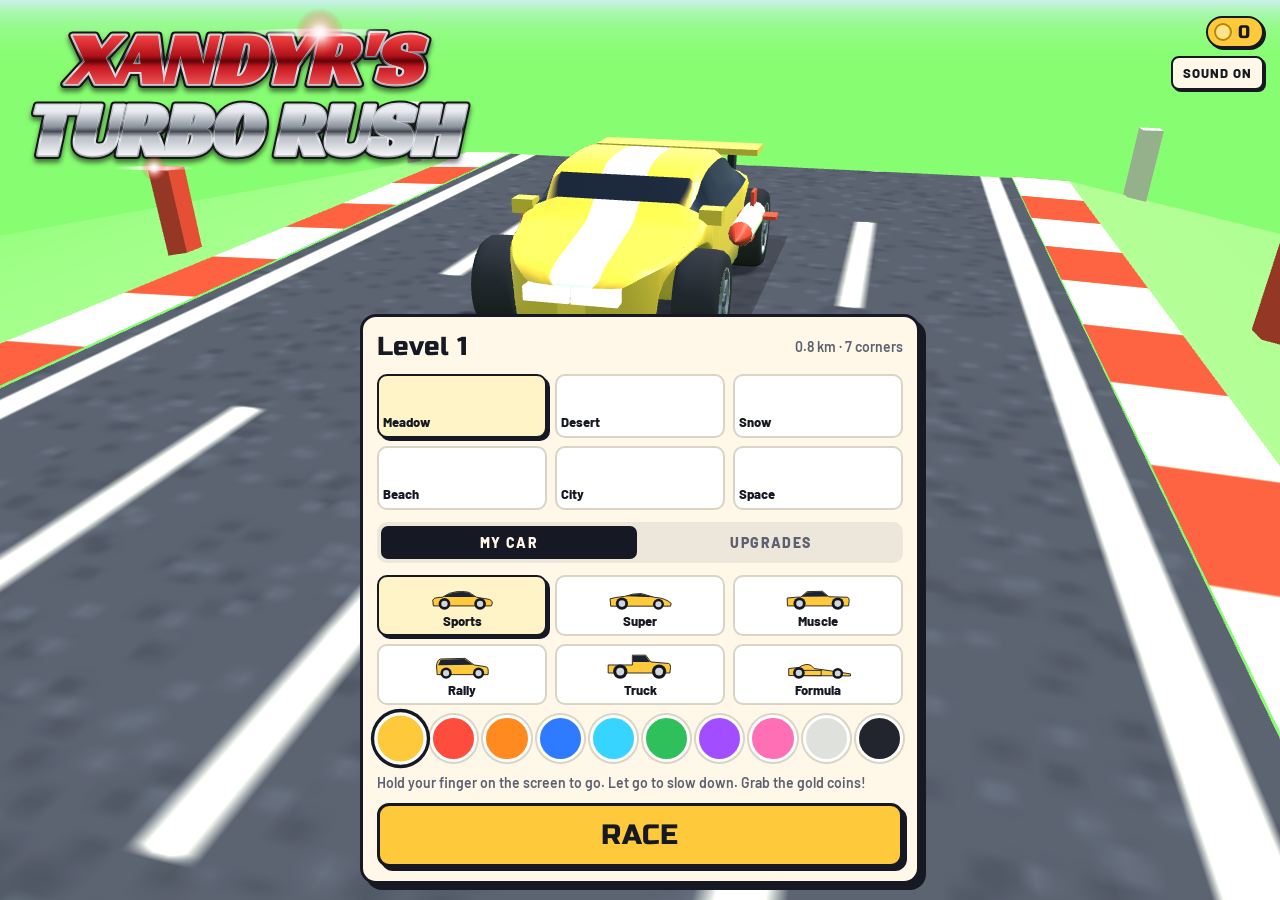
==== app/src/main/assets/game/index.html @ 8b6d951c "Add Xandyr's Turbo Rush Android app with Turbo Pass subscription Full-screen WebView wrapper for the" ====
<!doctype html><html lang="en"><head><meta charset="utf-8">
<meta name="viewport" content="width=device-width, initial-scale=1, viewport-fit=cover, user-scalable=no">
<style>:root{padding-top:env(safe-area-inset-top,0px);padding-bottom:env(safe-area-inset-bottom,0px)}[hidden]{display:none!important}img{max-width:100%}</style>
</head><body>
<link rel="stylesheet" href="fonts/fonts.css">
<title>Xandyr's Turbo Rush</title>
<meta name="claude:viewport-fit-sides" content="cover">
<style>
/* Layout: full-bleed 3D canvas; HUD pinned to the edges; menus are sticker-style panels docked to the bottom so the car stays in view. */
:root {
  --ink: #161823;
  --paper: #fff8e8;
  --sun: #ffc93c;
  --hot: #ff4d3d;
  --sky: #9ad8ff;
  --grass: #5aa64c;
  --muted: #5d6070;
  --turbo: #37d4ff;
  --racing: "Racing Sans One", "Russo One", "Arial Black", sans-serif;
  --display: "Russo One", "Arial Black", Impact, sans-serif;
  --body: "Barlow", "Segoe UI", Roboto, system-ui, sans-serif;
  color-scheme: light;
}
[hidden] { display: none !important; }
html, body { height: 100%; margin: 0; overflow: hidden; }
body {
  background: var(--sky); color: var(--ink); font-family: var(--body);
  user-select: none; -webkit-user-select: none; -webkit-touch-callout: none;
  -webkit-tap-highlight-color: transparent;
}
#cv { position: fixed; inset: 0; width: 100%; height: 100%; display: block; touch-action: none; }

/* HUD */
#hud { position: fixed; inset: 0; pointer-events: none; }
.hud-top {
  position: absolute; left: 0; right: 0; top: 0;
  padding-top: calc(env(safe-area-inset-top, 0px) + 12px);
  padding-left: max(16px, env(safe-area-inset-left, 0px));
  padding-right: max(16px, env(safe-area-inset-right, 0px));
  display: flex; align-items: center; gap: 14px;
}
.pos { flex: none; width: 112px; line-height: 0; }
.pos svg { width: 100%; height: auto; }

/* Chrome racing lettering (title, countdown, pop-ups, results). Gradients live in #chromeDefs. */
.chrome { display: block; width: 100%; height: auto; overflow: visible; font-family: var(--racing); }
.chrome text { paint-order: stroke; stroke-linejoin: round; }
.cs-outer { fill: #121318; stroke: #121318; stroke-width: 18px; filter: url(#cs-drop); }
.cs-bevel { fill: none; stroke: url(#cs-chrome); stroke-width: 9px; }
.cs-fill { stroke: rgba(255, 255, 255, .6); stroke-width: 1.3px; }
.prog {
  position: relative; flex: 1; min-width: 0; height: 12px; border-radius: 6px;
  background: rgba(22, 24, 35, .45); border: 2px solid var(--ink);
}
.prog .flag {
  position: absolute; right: -4px; top: -9px; width: 10px; height: 26px; border-radius: 2px;
  background: repeating-conic-gradient(var(--ink) 0 25%, var(--paper) 0 50%) 0 0 / 6px 6px;
  border: 2px solid var(--ink);
}
.dot {
  position: absolute; top: 50%; width: 14px; height: 14px; margin: -7px 0 0 -7px;
  border-radius: 50%; border: 2px solid var(--ink);
}
.dot.me { width: 20px; height: 20px; margin: -10px 0 0 -10px; z-index: 2; }
.coin-pill {
  flex: none; display: flex; align-items: center; gap: 6px;
  font-family: var(--display); font-size: 18px; color: var(--ink);
  background: var(--sun); border: 2px solid var(--ink); border-radius: 999px; padding: 3px 12px 3px 6px;
  box-shadow: 2px 2px 0 var(--ink); font-variant-numeric: tabular-nums;
}
.coin-ico {
  width: 18px; height: 18px; border-radius: 50%; background: #ffe48a;
  border: 2px solid #b8860b; box-sizing: border-box;
}
.speedo {
  position: absolute; right: max(16px, env(safe-area-inset-right, 0px));
  bottom: calc(env(safe-area-inset-bottom, 0px) + 130px);
  font-family: var(--display); color: var(--paper); text-shadow: 3px 3px 0 var(--ink);
  text-align: right; font-variant-numeric: tabular-nums;
}
.speedo b { font-size: 52px; font-weight: 400; display: block; line-height: 1; }
.speedo span { font-size: 15px; letter-spacing: .08em; }
.grip {
  margin-top: 8px; width: 132px; height: 10px; margin-left: auto;
  border: 2px solid var(--ink); border-radius: 5px; background: rgba(22, 24, 35, .45); overflow: hidden;
}
.grip i { display: block; height: 100%; width: 0; background: var(--sun); }
.grip-label { font-family: var(--body); font-weight: 800; font-size: 11px; letter-spacing: .12em; margin-top: 3px; text-shadow: 1px 1px 0 var(--ink); }
.warn {
  position: absolute; left: 50%; top: 24%; transform: translateX(-50%);
  font-family: var(--display); font-size: clamp(22px, 6vw, 34px); color: var(--paper);
  background: var(--hot); border: 3px solid var(--ink); border-radius: 10px; padding: 6px 16px;
  box-shadow: 4px 4px 0 var(--ink); white-space: nowrap; display: flex; gap: 10px; align-items: center;
}
.warn.blink { animation: blink .35s steps(2) infinite; }
@keyframes blink { 50% { opacity: .55; } }
.count { position: absolute; left: 50%; top: 30%; width: min(46vw, 230px); transform: translateX(-50%); }
.hint {
  position: absolute; left: 0; right: 0; bottom: calc(env(safe-area-inset-bottom, 0px) + 240px);
  padding-left: max(16px, env(safe-area-inset-left, 0px)); padding-right: max(16px, env(safe-area-inset-right, 0px));
  text-align: center; font-weight: 800; font-size: 17px; color: var(--paper);
  text-shadow: 2px 2px 0 var(--ink); transition: opacity .6s;
}
.fx { position: absolute; inset: 0; width: 100%; height: 100%; }
.horn {
  position: absolute; pointer-events: auto; touch-action: none;
  left: max(16px, env(safe-area-inset-left, 0px)); bottom: calc(env(safe-area-inset-bottom, 0px) + 18px);
  width: 92px; height: 92px; border-radius: 50%;
  font-family: var(--display); font-size: 20px; color: var(--ink);
  background: radial-gradient(circle at 35% 30%, #fff1b8, var(--sun) 55%, #e0a400);
  border: 4px solid var(--ink); box-shadow: 4px 4px 0 var(--ink); cursor: pointer;
}
.turbo {
  --charge: 1;
  position: absolute; pointer-events: auto; touch-action: none;
  right: max(16px, env(safe-area-inset-right, 0px)); bottom: calc(env(safe-area-inset-bottom, 0px) + 18px);
  width: 100px; height: 100px; border-radius: 50%; padding: 7px; box-sizing: border-box;
  border: 4px solid var(--ink); box-shadow: 4px 4px 0 var(--ink); cursor: pointer;
  background: conic-gradient(var(--turbo) calc(var(--charge) * 360deg), #c9ccd6 0);
}
.turbo span {
  display: grid; place-items: center; width: 100%; height: 100%; border-radius: 50%;
  border: 3px solid var(--ink); box-sizing: border-box;
  background: radial-gradient(circle at 35% 30%, #d6fbff, var(--turbo) 60%, #1c86c9);
  font-family: var(--display); font-size: 17px; color: var(--ink);
}
.turbo:disabled span { background: #e4e6ee; color: #8d8f9a; }
.turbo.on span { animation: pulse .25s ease-in-out infinite alternate; }
@keyframes pulse { to { transform: scale(1.08); } }
.rocket {
  --charge: 1;
  position: absolute; pointer-events: auto; touch-action: none;
  left: 50%; transform: translateX(-50%); bottom: calc(env(safe-area-inset-bottom, 0px) + 18px);
  width: 100px; height: 100px; border-radius: 50%; padding: 7px; box-sizing: border-box;
  border: 4px solid var(--ink); box-shadow: 4px 4px 0 var(--ink); cursor: pointer;
  background: conic-gradient(var(--hot) calc(var(--charge) * 360deg), #c9ccd6 0);
}
.rocket span {
  display: grid; place-items: center; width: 100%; height: 100%; border-radius: 50%;
  border: 3px solid var(--ink); box-sizing: border-box;
  background: radial-gradient(circle at 35% 30%, #ffd2cc, var(--hot) 60%, #c22a1d);
  font-family: var(--display); font-size: 15px; color: var(--paper); text-shadow: 1px 1px 0 var(--ink);
}
.rocket b { position: absolute; left: 0; right: 0; bottom: -2px; display: flex; justify-content: center; gap: 5px; }
.rocket b i { width: 12px; height: 12px; border-radius: 50%; background: #c9ccd6; border: 2px solid var(--ink); }
.rocket b i.on { background: var(--sun); }
.rocket:disabled span { background: #e4e6ee; color: #8d8f9a; text-shadow: none; }
.rocket.press { transform: translateX(-50%) translate(3px, 3px) scale(.96); box-shadow: 1px 1px 0 var(--ink); }
.turbo-pop {
  position: absolute; left: 50%; top: 27%; width: min(84vw, 440px); margin-left: calc(min(84vw, 440px) / -2);
  animation: pop .9s ease-out forwards;
}
@keyframes pop { 0% { opacity: 0; transform: scale(.4); } 25% { opacity: 1; transform: scale(1.12); } 70% { opacity: 1; transform: scale(1); } 100% { opacity: 0; transform: scale(1.3); } }
.horn:active, .horn.press { transform: translate(3px, 3px) scale(.96); box-shadow: 1px 1px 0 var(--ink); }

/* Screens */
.screen {
  position: fixed; inset: 0; display: flex; flex-direction: column; justify-content: space-between;
  padding-left: max(16px, env(safe-area-inset-left, 0px)); padding-right: max(16px, env(safe-area-inset-right, 0px));
  padding-block: calc(env(safe-area-inset-top, 0px) + 16px) calc(env(safe-area-inset-bottom, 0px) + 16px);
  box-sizing: border-box; overflow-y: auto;
}
.topbar { display: flex; justify-content: space-between; align-items: flex-start; gap: 12px; }
.logo { margin: 0; flex: 1; max-width: 460px; min-width: 0; line-height: 0; }
.sr-only { position: absolute; width: 1px; height: 1px; overflow: hidden; clip: rect(0 0 0 0); white-space: nowrap; }
.iconbtn {
  pointer-events: auto; font: 800 13px var(--body); letter-spacing: .08em; text-transform: uppercase;
  background: var(--paper); color: var(--ink); border: 2px solid var(--ink); border-radius: 8px; padding: 7px 10px;
  box-shadow: 2px 2px 0 var(--ink); cursor: pointer;
}
.panel {
  width: 100%; max-width: 560px; margin: 0 auto; box-sizing: border-box; gap: 12px;
  background: var(--paper); border: 3px solid var(--ink); border-radius: 16px;
  box-shadow: 6px 6px 0 var(--ink); padding: 14px; display: flex; flex-direction: column;
}
.row { display: flex; justify-content: space-between; align-items: center; gap: 10px; flex-wrap: wrap; }
.lvl { font-family: var(--display); font-size: 26px; }
.meta { color: var(--muted); font-weight: 600; font-size: 14px; }
.label { font-weight: 800; font-size: 12px; letter-spacing: .14em; text-transform: uppercase; color: var(--muted); }
.garage { display: grid; grid-template-columns: repeat(3, 1fr); gap: 8px; }
.tracks { display: grid; grid-template-columns: repeat(3, 1fr); gap: 8px; }
/* Turbo Pass (Android app only) */
.pass-bar {
  display: flex; align-items: center; justify-content: space-between; gap: 10px; flex-wrap: wrap;
  background: linear-gradient(180deg, #454a54, #1b1d23); color: #eef1f5; border: 2px solid #121318;
  box-shadow: inset 0 0 0 1px #aeb4bd; border-radius: 10px; padding: 8px 10px; font-weight: 800; font-size: 14px;
}
.pass-bar b { color: var(--sun); font-variant-numeric: tabular-nums; }
.pass-bar button {
  font: 400 15px var(--racing); letter-spacing: .03em; color: #fff; text-shadow: 1px 1px 0 #3a0003; cursor: pointer;
  border: 2px solid #121318; border-radius: 8px; padding: 6px 12px;
  background: linear-gradient(180deg, #ffa3a3 0%, #e0262b 38%, #7a0a10 50%, #c4161f 66%, #ff6a6a 100%);
}
.is-locked { position: relative; }
.is-locked > * { opacity: .45; }
.is-locked::after {
  content: ""; position: absolute; top: 3px; right: 3px; width: 18px; height: 18px; border-radius: 50%;
  background: #121318 url("data:image/svg+xml,%3Csvg xmlns='http://www.w3.org/2000/svg' viewBox='0 0 24 24'%3E%3Crect x='5' y='11' width='14' height='10' rx='2' fill='%23ffc93c'/%3E%3Cpath d='M8 11V8a4 4 0 0 1 8 0v3' fill='none' stroke='%23ffc93c' stroke-width='2.5'/%3E%3C/svg%3E") no-repeat center / 12px;
}
.swatch.is-locked { opacity: .45; }
.swatch.is-locked::after { top: 50%; right: 50%; transform: translate(50%, -50%); }
#paywall .panel { gap: 12px;
  background: linear-gradient(180deg, #454a54 0%, #24272e 38%, #17191e 62%, #2b2e36 100%); border: 3px solid #121318; color: #eef1f5;
  box-shadow: inset 0 0 0 2px #aeb4bd, inset 0 3px 0 2px rgba(255, 255, 255, .35), 6px 6px 0 #121318; }
#paywall .perks { margin: 0; padding: 0; list-style: none; display: grid; gap: 6px; font-weight: 700; }
#paywall .perks li::before { content: "\2713"; color: var(--sun); font-weight: 800; margin-right: 8px; }
#paywall .price { text-align: center; font: 400 22px var(--racing); color: #fff; }
#paywall .fine { font-size: 12px; color: #b9bec8; margin: 0; text-align: center; }
#paywall .go { font-family: var(--racing); color: #fff; text-shadow: 2px 2px 0 #3a0003; border-color: #121318;
  background: linear-gradient(180deg, #ffa3a3 0%, #e0262b 38%, #7a0a10 50%, #c4161f 66%, #ff6a6a 100%); }
#paywall .go.alt { color: #121318; text-shadow: 0 1px 0 #fff; font-size: 18px;
  background: linear-gradient(180deg, #ffffff 0%, #dfe3e8 35%, #858c96 50%, #c4c9d1 65%, #f7f8fa 100%); }
.gate { display: grid; gap: 10px; text-align: center; }
.gate p { margin: 0; font-weight: 800; }
.gate .q { font: 400 34px var(--racing); color: #fff; }
.gate .answers { display: grid; grid-template-columns: repeat(4, 1fr); gap: 8px; }
.gate .answers button { font: 400 22px var(--racing); padding: 10px 0; border-radius: 10px; border: 2px solid #121318; cursor: pointer;
  background: linear-gradient(180deg, #ffffff 0%, #dfe3e8 35%, #858c96 50%, #c4c9d1 65%, #f7f8fa 100%); color: #121318; }
.gate .msg { min-height: 1.2em; color: #ffb3b3; }
.track {
  display: flex; flex-direction: column; gap: 4px; padding: 4px 4px 6px; min-width: 0;
  background: #fff; border: 2px solid #d9d4c6; border-radius: 10px; cursor: pointer;
  font: 800 13px var(--body); color: var(--ink);
}
.track i { display: block; height: 30px; border-radius: 6px; }
.track[aria-pressed="true"] { border-color: var(--ink); box-shadow: 3px 3px 0 var(--ink); background: #fff3c8; }
.tabs { display: grid; grid-template-columns: 1fr 1fr; gap: 6px; background: #ece7da; border-radius: 10px; padding: 4px; }
.tabs button {
  font: 800 14px var(--body); letter-spacing: .1em; border: 0; border-radius: 7px; padding: 8px;
  background: transparent; color: var(--muted); cursor: pointer;
}
.tabs button[aria-selected="true"] { background: var(--ink); color: var(--paper); }
.pane { display: flex; flex-direction: column; gap: 10px; }
.styles { display: grid; grid-template-columns: repeat(3, 1fr); gap: 8px; }
.style {
  display: flex; flex-direction: column; align-items: center; gap: 2px; padding: 6px 4px 5px;
  background: #fff; border: 2px solid #d9d4c6; border-radius: 10px; cursor: pointer; min-width: 0;
  font: 800 13px var(--body); color: var(--ink);
}
.style svg { width: 100%; height: 28px; }
.style[aria-pressed="true"] { border-color: var(--ink); box-shadow: 3px 3px 0 var(--ink); background: #fff3c8; }
.swatches { display: grid; grid-template-columns: repeat(10, 1fr); gap: 6px; }
.swatch {
  width: 100%; aspect-ratio: 1; max-width: 100%; border-radius: 50%; border: 3px solid #fff; box-shadow: 0 0 0 2px #d9d4c6;
  cursor: pointer; padding: 0;
}
.swatch[aria-pressed="true"] { box-shadow: 0 0 0 3px var(--ink); transform: scale(1.12); }
.upg {
  border: 2px solid var(--ink); border-radius: 10px; padding: 9px; display: flex; flex-direction: column; gap: 6px;
  background: #fff; min-width: 0;
}
.upg h3 { margin: 0; font-family: var(--display); font-weight: 400; font-size: 16px; }
.upg p { margin: 0; font-size: 12px; color: var(--muted); font-weight: 600; }
.pips { display: flex; gap: 2px; }
.pips i { flex: 1; height: 6px; border-radius: 2px; background: #e4dfd2; }
.pips i.on { background: var(--hot); }
.upg button {
  font: 800 13px var(--body); border: 2px solid var(--ink); border-radius: 7px; padding: 6px 4px;
  background: var(--sun); color: var(--ink); cursor: pointer; display: flex; justify-content: center; align-items: center; gap: 4px;
  font-variant-numeric: tabular-nums;
}
.upg button:disabled { background: #ece7da; color: #8d8f9a; border-color: #b9b6ad; cursor: default; }
.upg button .coin-ico { width: 13px; height: 13px; border-width: 1.5px; }
.go {
  font-family: var(--display); font-size: 28px; letter-spacing: .04em; color: var(--ink);
  background: var(--sun); border: 3px solid var(--ink); border-radius: 12px; padding: 12px;
  box-shadow: 4px 4px 0 var(--ink); cursor: pointer; transition: transform .08s, box-shadow .08s;
}
.go:active { transform: translate(3px, 3px); box-shadow: 1px 1px 0 var(--ink); }
.go.alt { background: var(--paper); font-size: 20px; padding: 10px; }
button:focus-visible { outline: 3px solid var(--hot); outline-offset: 2px; }
.how { font-size: 14px; font-weight: 600; color: var(--muted); margin: 0; }
.place { width: min(60%, 260px); margin: 0 auto; line-height: 0; }
/* Results box: dark brushed metal with a chrome rim, like the title. */
#results .panel {
  background: linear-gradient(180deg, #454a54 0%, #24272e 38%, #17191e 62%, #2b2e36 100%);
  border: 3px solid #121318; color: #eef1f5;
  box-shadow: inset 0 0 0 2px #aeb4bd, inset 0 3px 0 2px rgba(255, 255, 255, .35), 6px 6px 0 #121318;
}
#results .ledger .total { border-top-color: #aeb4bd; }
#results .verdict { color: #ffffff; }
#results .go {
  font-family: var(--racing); color: #fff; text-shadow: 2px 2px 0 #3a0003; border-color: #121318;
  background: linear-gradient(180deg, #ffa3a3 0%, #e0262b 38%, #7a0a10 50%, #c4161f 66%, #ff6a6a 100%);
}
#results .go.alt {
  color: #121318; text-shadow: 0 1px 0 #fff;
  background: linear-gradient(180deg, #ffffff 0%, #dfe3e8 35%, #858c96 50%, #c4c9d1 65%, #f7f8fa 100%);
}
.verdict { text-align: center; font-weight: 800; font-size: 18px; margin: 0; }
.ledger { display: flex; flex-direction: column; gap: 6px; font-weight: 600; font-variant-numeric: tabular-nums; }
.ledger div { display: flex; justify-content: space-between; gap: 12px; }
.ledger .total { border-top: 2px dashed var(--ink); padding-top: 6px; font-weight: 800; font-size: 18px; }
.btns { display: grid; grid-template-columns: 1fr 1fr; gap: 10px; }
@media (max-width: 380px) { .garage { grid-template-columns: 1fr; } .btns { grid-template-columns: 1fr; } }
@media (prefers-reduced-motion: reduce) { .turbo.on span, .turbo-pop { animation: none; } .warn.blink { animation: none; } .go { transition: none; } }
</style>

<canvas id="cv"></canvas>
<svg width="0" height="0" style="position:absolute" aria-hidden="true" id="chromeDefs">
  <defs>
    <linearGradient id="cs-red" x1="0" y1="0" x2="0" y2="1">
      <stop offset="0" stop-color="#ffc2c2"/><stop offset=".2" stop-color="#ff4b4b"/><stop offset=".46" stop-color="#b3121a"/>
      <stop offset=".52" stop-color="#5c0408"/><stop offset=".58" stop-color="#c4161f"/><stop offset=".86" stop-color="#ff6a6a"/><stop offset="1" stop-color="#ffd0d0"/>
    </linearGradient>
    <linearGradient id="cs-silver" x1="0" y1="0" x2="0" y2="1">
      <stop offset="0" stop-color="#ffffff"/><stop offset=".3" stop-color="#e6e9ee"/><stop offset=".47" stop-color="#8b929c"/>
      <stop offset=".52" stop-color="#454a52"/><stop offset=".58" stop-color="#b9bec6"/><stop offset=".82" stop-color="#ffffff"/><stop offset="1" stop-color="#a3a9b2"/>
    </linearGradient>
    <linearGradient id="cs-blue" x1="0" y1="0" x2="0" y2="1">
      <stop offset="0" stop-color="#e2fbff"/><stop offset=".22" stop-color="#4fd9ff"/><stop offset=".47" stop-color="#0d6fb0"/>
      <stop offset=".52" stop-color="#06345a"/><stop offset=".58" stop-color="#1287cc"/><stop offset=".86" stop-color="#6fe2ff"/><stop offset="1" stop-color="#d8f7ff"/>
    </linearGradient>
    <linearGradient id="cs-gold" x1="0" y1="0" x2="0" y2="1">
      <stop offset="0" stop-color="#fff6c8"/><stop offset=".22" stop-color="#ffd23f"/><stop offset=".47" stop-color="#b8790a"/>
      <stop offset=".52" stop-color="#5e3a02"/><stop offset=".58" stop-color="#d69a12"/><stop offset=".86" stop-color="#ffe27a"/><stop offset="1" stop-color="#fff3c0"/>
    </linearGradient>
    <linearGradient id="cs-chrome" x1="0" y1="0" x2="0" y2="1">
      <stop offset="0" stop-color="#ffffff"/><stop offset=".4" stop-color="#a5acb6"/><stop offset=".5" stop-color="#2c2f35"/>
      <stop offset=".6" stop-color="#e2e6eb"/><stop offset="1" stop-color="#6b717b"/>
    </linearGradient>
    <radialGradient id="cs-flare">
      <stop offset="0" stop-color="#ffffff"/><stop offset=".25" stop-color="#ffe9e9" stop-opacity=".9"/><stop offset="1" stop-color="#ff3b3b" stop-opacity="0"/>
    </radialGradient>
    <linearGradient id="cs-streak" x1="0" y1="0" x2="1" y2="0">
      <stop offset="0" stop-color="#fff" stop-opacity="0"/><stop offset=".5" stop-color="#fff"/><stop offset="1" stop-color="#fff" stop-opacity="0"/>
    </linearGradient>
    <filter id="cs-drop" x="-10%" y="-20%" width="120%" height="150%">
      <feDropShadow dx="0" dy="5" stdDeviation="4" flood-color="#000" flood-opacity=".55"/>
    </filter>
  </defs>
</svg>

<div id="hud" hidden>
  <canvas class="fx" id="fx"></canvas>
  <div class="hud-top">
    <div class="pos" id="pos" aria-live="polite"></div>
    <div class="prog" id="prog"><div class="flag"></div></div>
    <div class="coin-pill"><span class="coin-ico"></span><span id="raceCoins">0</span></div>
  </div>
  <div class="count" id="count" hidden></div>
  <div class="warn" id="warn" hidden><span id="warnArrow">◀</span><span id="warnText">SLOW DOWN</span></div>
  <button class="horn" id="horn" type="button" aria-label="Honk the horn">HONK</button>
  <button class="rocket" id="rocket" type="button" aria-label="Fire a rocket"><span>ROCKET</span><b id="ammo"></b></button>
  <button class="turbo" id="turbo" type="button" aria-label="Turbo boost"><span>TURBO</span></button>
  <div class="turbo-pop" id="turboPop" hidden></div>
  <div class="hint" id="hint">Hold your finger on the screen to go!</div>
  <div class="speedo">
    <b id="spd">0</b><span>KM/H</span>
  </div>
</div>

<section class="screen" id="menu">
  <div class="topbar">
    <h1 class="logo" id="logo"><span class="sr-only">Xandyr's Turbo Rush</span></h1>
    <div style="display:flex;flex-direction:column;align-items:flex-end;gap:8px">
      <div class="coin-pill"><span class="coin-ico"></span><span id="bank">0</span></div>
      <button class="iconbtn" id="muteBtn" type="button">Sound on</button>
    </div>
  </div>
  <div class="panel">
    <div class="row">
      <div class="lvl" id="lvlName">Level 1</div>
      <div class="meta" id="lvlMeta">1.4 km · 9 corners</div>
    </div>
    <div class="pass-bar" id="passBar" hidden></div>
    <div class="tracks" id="tracks"></div>
    <div class="tabs" role="tablist">
      <button type="button" role="tab" id="tabCar" aria-selected="true" aria-controls="paneCar">MY CAR</button>
      <button type="button" role="tab" id="tabGarage" aria-selected="false" aria-controls="paneGarage">UPGRADES</button>
    </div>
    <div class="pane" id="paneCar" role="tabpanel">
      <div class="styles" id="styles"></div>
      <div class="swatches" id="swatches"></div>
    </div>
    <div class="pane" id="paneGarage" role="tabpanel" hidden>
      <div class="garage" id="garage"></div>
    </div>
    <p class="how">Hold your finger on the screen to go. Let go to slow down. Grab the gold coins!</p>
    <button class="go" id="startBtn" type="button">RACE</button>
  </div>
</section>

<section class="screen" id="paywall" hidden>
  <div></div>
  <div class="panel" role="dialog" aria-labelledby="payTitle">
    <h2 class="sr-only" id="payTitle">Turbo Pass</h2>
    <div id="payLogo" style="width:min(80%,320px);margin:0 auto;line-height:0"></div>
    <div id="payOffer">
      <ul class="perks">
        <li>All 6 tracks: Desert, Snow, Beach, City and Space</li>
        <li>Rockets and Turbo boost</li>
        <li>All 6 car shapes and 10 paint colors</li>
      </ul>
    </div>
    <div class="price" id="payPrice"></div>
    <p class="fine" id="payFine">Billed through Google Play. Cancel any time in Google Play subscriptions.</p>
    <div class="gate" id="gate" hidden>
      <p>Grown-ups only</p>
      <div class="q" id="gateQ"></div>
      <div class="answers" id="gateA"></div>
      <p class="msg" id="gateMsg" aria-live="polite"></p>
    </div>
    <button class="go" id="payBtn" type="button">ASK A GROWN-UP</button>
    <div class="btns">
      <button class="go alt" id="restoreBtn" type="button">RESTORE</button>
      <button class="go alt" id="payClose" type="button">NOT NOW</button>
    </div>
  </div>
</section>

<section class="screen" id="results" hidden>
  <div></div>
  <div class="panel">
    <div class="place" id="place"></div>
    <p class="verdict" id="verdict">Track cleared. Level 2 unlocked.</p>
    <div class="ledger" id="ledger"></div>
    <div class="btns">
      <button class="go alt" id="garageBtn" type="button">GARAGE</button>
      <button class="go" id="againBtn" type="button">NEXT</button>
    </div>
  </div>
</section>

<script src="three.min.js"></script>
<script>
(() => {
'use strict';

// ---------- Save data ----------
const SAVE_KEY = 'hairpin-rush-v1';
const save = { track: 'meadow', level: 1, coins: 0, eng: 0, acc: 0, grip: 0, mute: false, carStyle: 'gt', carColor: '#ffc93c' };
try { Object.assign(save, JSON.parse(localStorage.getItem(SAVE_KEY)) || {}); } catch (e) {}
function persist() { try { localStorage.setItem(SAVE_KEY, JSON.stringify(save)); } catch (e) {} }

const UPGRADES = [
  { key: 'eng', name: 'Engine', desc: 'Top speed' },
  { key: 'acc', name: 'Turbo', desc: 'Acceleration' },
  { key: 'grip', name: 'Tires', desc: 'Corner grip' },
];
const MAX_UPG = 10;
const upgCost = lv => Math.round(60 * Math.pow(1.45, lv));
function playerStats() {
  return { vmax: 33 + save.eng * 1.6, accel: 10 + save.acc * 1.3, grip: 13 + save.grip * 1.1, brake: 5 };
}

// ---------- Constants ----------
const HALF_W = 6;        // road half width (m)
const CURB = 1.2;
const SKIRT = 40;
const GROUND_Y = -8;
const START_S = 10;
const ROCKET_MAX = 2, ROCKET_RELOAD = 2.5, SPIN_TIME = 1.4;
const TURBO_TIME = 2.5, TURBO_RECHARGE = 6, TURBO_SPEED = 1.45;
const PAINTS = [
  ['#ffc93c', 'Yellow'], ['#ff4d3d', 'Red'], ['#ff8a1f', 'Orange'], ['#2f7bff', 'Blue'], ['#37d4ff', 'Sky blue'],
  ['#2fbf5b', 'Green'], ['#a24dff', 'Purple'], ['#ff6fb5', 'Pink'], ['#dfe1dc', 'White'], ['#23252e', 'Black'],
];
let racerColors = [];

// ---------- Chrome lettering ----------
// lines: [{ t: text, fill: 'red' | 'silver' | 'blue' | 'gold', fit: 0..1 share of width to stretch to }]
const escXml = t => String(t).replace(/[&<>"']/g, c => ({ '&': '&amp;', '<': '&lt;', '>': '&gt;', '"': '&quot;', "'": '&#39;' })[c]);
function chromeSvg(lines, { size = 100, width, flares = [], edge = 1 } = {}) {
  const W = width || Math.max(...lines.map(l => String(l.t).length)) * size * 0.62 + 60;
  const lineH = size * 0.98, H = lines.length * lineH + 34;
  let out = '';
  lines.forEach((l, i) => {
    const y = 14 + (i + 1) * lineH - size * 0.17;
    const fit = l.fit ? ` textLength="${Math.round((W - 40) * l.fit)}" lengthAdjust="spacingAndGlyphs"` : '';
    const at = `x="${W / 2}" y="${y}" text-anchor="middle" font-size="${l.size || size}"${fit}`;
    const t = escXml(l.t);
    out += `<text ${at} class="cs-outer" style="stroke-width:${18 * edge}px">${t}</text><text ${at} class="cs-bevel" style="stroke-width:${9 * edge}px">${t}</text><text ${at} class="cs-fill" fill="url(#cs-${l.fill})">${t}</text>`;
  });
  for (const [fx, fy, fr] of flares) {
    out += `<ellipse cx="${fx * W}" cy="${fy * H}" rx="${fr * 3.2}" ry="${fr * 0.16}" fill="url(#cs-streak)"/>` +
      `<circle cx="${fx * W}" cy="${fy * H}" r="${fr}" fill="url(#cs-flare)"/>`;
  }
  return `<svg class="chrome" viewBox="0 0 ${W} ${H}" aria-hidden="true">${out}</svg>`;
}

// ---------- Helpers ----------
const clamp = (v, a, b) => Math.min(b, Math.max(a, v));
const lerp = (a, b, t) => a + (b - a) * t;
const smooth = (e0, e1, x) => { const t = clamp((x - e0) / (e1 - e0), 0, 1); return t * t * (3 - 2 * t); };
function mulberry(seed) {
  return () => {
    seed = seed + 0x6D2B79F5 | 0;
    let t = Math.imul(seed ^ seed >>> 15, 1 | seed);
    t = t + Math.imul(t ^ t >>> 7, 61 | t) ^ t;
    return ((t ^ t >>> 14) >>> 0) / 4294967296;
  };
}

// ---------- Track themes ----------
const THEMES = {
  meadow: { name: 'Meadow', sky: '#9ad8ff', fog: '#d4efff', hemiSky: 0xe8f6ff, hemiGround: 0x4f8a42, sun: 0xfff3d6,
    inner: '#74c463', outer: '#5aa64c', ground: '#5aa64c', curb: '#e8412c', scenery: [['pine', 1]] },
  desert: { name: 'Desert', sky: '#a9d9f2', fog: '#f4ddb4', hemiSky: 0xfff1d8, hemiGround: 0xb98a4f, sun: 0xffe2b0,
    inner: '#ecc98c', outer: '#dcab64', ground: '#dcab64', curb: '#ff8a1f', scenery: [['cactus', 0.6], ['rock', 0.4]] },
  snow: { name: 'Snow', sky: '#bfd6ee', fog: '#eef4fb', hemiSky: 0xf2f7ff, hemiGround: 0x9fb4cc, sun: 0xffffff,
    inner: '#ffffff', outer: '#e3ecf6', ground: '#e3ecf6', curb: '#2f7bff', scenery: [['snowpine', 0.85], ['snowman', 0.15]], snow: true },
  beach: { name: 'Beach', sky: '#74ccff', fog: '#d6f2ff', hemiSky: 0xeefaff, hemiGround: 0x5fb9cf, sun: 0xfff6dc,
    inner: '#f6e3ab', outer: '#ecd08a', ground: '#2fb3d6', curb: '#ffc93c', scenery: [['palm', 1]] },
  city: { name: 'City', sky: '#8fd6ff', fog: '#dff3ff', hemiSky: 0xf4fbff, hemiGround: 0x8e95a5, sun: 0xffffff,
    inner: '#d4d7df', outer: '#b9bdc8', ground: '#9aa0ae', curb: '#ffc93c', scenery: [['roundtree', 1]], sparse: 0.8, buildings: true },
  space: { name: 'Space', sky: '#0b0f2a', fog: '#1d1645', hemiSky: 0xd6ceff, hemiGround: 0x4a3c8a, sun: 0xffffff,
    inner: '#7a68b8', outer: '#4f3f8f', ground: '#3b2f6b', curb: '#a24dff', scenery: [['crystal', 0.55], ['moonrock', 0.45]], sparse: 0.6, space: true },
};
const THEME_KEYS = Object.keys(THEMES);
const theme = () => THEMES[save.track] || THEMES.meadow;

// ---------- Track generation (1 sample per metre) ----------
function genTrack(level, trackKey = save.track) {
  const R = mulberry(level * 7919 + 13 + Math.max(0, THEME_KEYS.indexOf(trackKey)) * 977);
  const segs = [{ len: 80, k: 0 }];
  const lim = 85 * Math.PI / 180;
  let h = 0, corners = 0;
  const n = Math.min(6 + level, 16);
  for (let i = 0; i < n; i++) {
    const radius = Math.max(15, 58 - level * 2.4 - R() * 22);
    let ang = (35 + R() * 95) * Math.PI / 180;
    let dir = R() < 0.5 ? 1 : -1;
    if (Math.abs(h) > 0.6) dir = -Math.sign(h);
    let room = dir > 0 ? lim - h : lim + h;
    if (room < 0.4) { dir = -dir; room = dir > 0 ? lim - h : lim + h; }
    ang = Math.min(ang, room);
    segs.push({ len: ang * radius, k: dir / radius });
    h += dir * ang; corners++;
    segs.push({ len: 25 + R() * 70, k: 0 });
  }
  segs.push({ len: 140, k: 0 });

  const raw = [];
  for (const sg of segs) for (let j = 0; j < Math.round(sg.len); j++) raw.push(sg.k);
  const N = raw.length;
  // Smooth curvature so corners ease in like real road transitions.
  const K = new Float32Array(N), RW = 9;
  for (let i = 0; i < N; i++) {
    let s = 0, c = 0;
    for (let j = i - RW; j <= i + RW; j++) if (j >= 0 && j < N) { s += raw[j]; c++; }
    K[i] = s / c;
  }
  const X = new Float32Array(N), Z = new Float32Array(N), Y = new Float32Array(N), H = new Float32Array(N);
  const amp = Math.min(1 + level * 0.7, 7), p1 = R() * 6, p2 = R() * 6;
  let x = 0, z = 0; h = 0;
  for (let i = 0; i < N; i++) {
    X[i] = x; Z[i] = z; H[i] = h;
    const win = smooth(0, 120, i) * smooth(0, 160, N - i);
    Y[i] = amp * (Math.sin(i * 0.019 + p1) * 0.6 + Math.sin(i * 0.043 + p2) * 0.4) * win;
    h += K[i]; x += Math.sin(h); z += Math.cos(h);
  }
  const finish = N - 90;
  return { N, X, Y, Z, H, K, finish, corners, length: finish - START_S };
}

function trackAt(T, s, d, out) {
  s = clamp(s, 0, T.N - 1.001);
  const i = Math.floor(s), t = s - i;
  const h = lerp(T.H[i], T.H[i + 1], t);
  const nx = Math.cos(h), nz = -Math.sin(h);
  out.x = lerp(T.X[i], T.X[i + 1], t) + nx * d;
  out.z = lerp(T.Z[i], T.Z[i + 1], t) + nz * d;
  out.y = lerp(T.Y[i], T.Y[i + 1], t);
  out.h = h; out.k = T.K[i];
  out.slope = T.Y[i + 1] - T.Y[i];
  return out;
}

// ---------- Three.js setup ----------
const canvas = document.getElementById('cv');
const renderer = new THREE.WebGLRenderer({ canvas, antialias: true, powerPreference: 'high-performance' });
renderer.setPixelRatio(Math.min(window.devicePixelRatio || 1, 2));
renderer.shadowMap.enabled = true;
renderer.shadowMap.type = THREE.PCFSoftShadowMap;
const scene = new THREE.Scene();
scene.background = new THREE.Color('#9ad8ff');
scene.fog = new THREE.Fog('#d4efff', 110, 480);
const camera = new THREE.PerspectiveCamera(60, 1, 0.5, 900);
const hemi = new THREE.HemisphereLight(0xe8f6ff, 0x4f8a42, 0.95);
scene.add(hemi);
const sunLight = new THREE.DirectionalLight(0xfff3d6, 0.75);
sunLight.position.set(80, 120, -50);
sunLight.castShadow = true;
sunLight.shadow.mapSize.set(1024, 1024);
Object.assign(sunLight.shadow.camera, { left: -24, right: 24, top: 24, bottom: -24, near: 1, far: 160 });
sunLight.shadow.bias = -0.0006;
sunLight.shadow.normalBias = 0.03;
scene.add(sunLight, sunLight.target);
// Sky reflections for car paint, glass and chrome, rebuilt from each track's colours.
const pmrem = new THREE.PMREMGenerator(renderer);
let envRT = null;
function setEnvironment(TH) {
  const dim = (c, f) => '#' + new THREE.Color(c).multiplyScalar(f).getHexString();
  const tex = canvasTex(512, 256, (g, w, h) => {
    const grd = g.createLinearGradient(0, 0, 0, h);
    grd.addColorStop(0, dim(TH.sky, 0.75)); grd.addColorStop(0.42, TH.sky); grd.addColorStop(0.49, TH.fog);
    grd.addColorStop(0.53, dim(TH.outer, 0.55)); grd.addColorStop(0.6, '#3f424a'); grd.addColorStop(1, '#202227');
    g.fillStyle = grd; g.fillRect(0, 0, w, h);
    g.fillStyle = 'rgba(0,0,0,0.3)'; g.fillRect(0, 0, w, h * 0.5);
    // Soft light panels give the paint long highlights; the sun gives a bright spot.
    g.fillStyle = 'rgba(255,255,255,0.55)';
    for (const x of [40, 170, 300, 430]) g.fillRect(x, 70, 50, 18);
    const sun = g.createRadialGradient(140, 40, 0, 140, 40, 30);
    sun.addColorStop(0, '#ffffff'); sun.addColorStop(1, 'rgba(255,255,255,0)');
    g.fillStyle = sun; g.fillRect(100, 0, 80, 80);
  }, false, false);
  tex.mapping = THREE.EquirectangularReflectionMapping;
  if (envRT) envRT.dispose();
  envRT = pmrem.fromEquirectangular(tex);
  scene.environment = envRT.texture;
  tex.dispose();
}

function resize() {
  const w = window.innerWidth, h = window.innerHeight;
  renderer.setSize(w, h, false);
  camera.aspect = w / h;
  camera.updateProjectionMatrix();
}
window.addEventListener('resize', resize);
resize();

function canvasTex(w, h, draw, rx, ry) {
  const c = document.createElement('canvas'); c.width = w; c.height = h;
  draw(c.getContext('2d'), w, h);
  const t = new THREE.CanvasTexture(c);
  t.wrapS = rx ? THREE.RepeatWrapping : THREE.ClampToEdgeWrapping;
  t.wrapT = ry ? THREE.RepeatWrapping : THREE.ClampToEdgeWrapping;
  t.anisotropy = renderer.capabilities.getMaxAnisotropy();
  return t;
}
const roadTex = canvasTex(128, 128, (g, w, h) => {
  g.fillStyle = '#3d414c'; g.fillRect(0, 0, w, h);
  const r = mulberry(5);
  for (let i = 0; i < 900; i++) { g.fillStyle = r() < .5 ? '#363a44' : '#454a56'; g.fillRect(r() * w, r() * h, 2, 2); }
  g.fillStyle = '#f4f1e8'; g.fillRect(3, 0, 4, h); g.fillRect(w - 7, 0, 4, h);
  for (const u of [w / 4, w / 2, 3 * w / 4]) g.fillRect(u - 1.5, 0, 3, h / 2);
}, false, true);
const curbTexCache = {};
const curbTex = col => curbTexCache[col] || (curbTexCache[col] = canvasTex(8, 64, (g, w, h) => {
  g.fillStyle = col; g.fillRect(0, 0, w, h / 2);
  g.fillStyle = '#f7f3ea'; g.fillRect(0, h / 2, w, h / 2);
}, false, true));
const checkTex = canvasTex(64, 16, (g) => {
  for (let x = 0; x < 16; x++) for (let y = 0; y < 4; y++) { g.fillStyle = (x + y) % 2 ? '#161823' : '#fff8e8'; g.fillRect(x * 4, y * 4, 4, 4); }
}, true, true);
checkTex.magFilter = THREE.NearestFilter;
function arrowTex(left) {
  return canvasTex(128, 64, (g, w, h) => {
    g.fillStyle = '#ffc93c'; g.fillRect(0, 0, w, h);
    g.fillStyle = '#161823'; g.fillRect(0, 0, w, 5); g.fillRect(0, h - 5, w, 5);
    for (const x0 of [22, 58, 94]) {
      g.beginPath();
      if (left) { g.moveTo(x0 + 14, 10); g.lineTo(x0 - 8, 32); g.lineTo(x0 + 14, 54); g.lineTo(x0 + 24, 54); g.lineTo(x0 + 2, 32); g.lineTo(x0 + 24, 10); }
      else { g.moveTo(x0 - 14, 10); g.lineTo(x0 + 8, 32); g.lineTo(x0 - 14, 54); g.lineTo(x0 - 24, 54); g.lineTo(x0 - 2, 32); g.lineTo(x0 - 24, 10); }
      g.fill();
    }
  });
}
const arrowTexL = arrowTex(true), arrowTexR = arrowTex(false);

// ---------- Scenery models (parts share one transform per instance) ----------
const matCache = {};
const sceneryMat = c => matCache[c] || (matCache[c] = c[0] === '*'
  ? new THREE.MeshLambertMaterial({ color: c.slice(1), emissive: c.slice(1), emissiveIntensity: 0.55 })
  : new THREE.MeshLambertMaterial({ color: c }));
function part(geo, color, x, y, z, rx = 0, ry = 0, rz = 0, sx = 1, sy = 1, sz = 1) {
  const mm = new THREE.Matrix4().compose(new THREE.Vector3(x, y, z), new THREE.Quaternion().setFromEuler(new THREE.Euler(rx, ry, rz, 'YXZ')), new THREE.Vector3(sx, sy, sz));
  return { geo, color, m: mm };
}
const trunkGeo = new THREE.CylinderGeometry(0.35, 0.45, 2, 6);
const cactusGeo = new THREE.CylinderGeometry(0.42, 0.48, 5, 8);
const armGeo = new THREE.CylinderGeometry(0.28, 0.28, 1.5, 8);
const elbowGeo = new THREE.CylinderGeometry(0.28, 0.28, 0.9, 8);
const leafGeo = new THREE.BoxGeometry(3.2, 0.1, 0.8);
const crystalGeo = new THREE.OctahedronGeometry(1, 0);
const SCENERY = {
  roundtree: [
    part(new THREE.SphereGeometry(1.8, 10, 8), '#3fae55', 0, 3.6, 0),
    part(new THREE.CylinderGeometry(0.25, 0.32, 2.4, 6), '#7a5233', 0, 1.2, 0),
  ],
  crystal: [
    part(crystalGeo, '*#37d4ff', 0, 2.2, 0, 0, 0, 0, 0.9, 2.4, 0.9),
    part(crystalGeo, '*#ff6fb5', 1.3, 1.2, 0.4, 0, 0, -0.5, 0.5, 1.4, 0.5),
    part(crystalGeo, '*#a24dff', -1.1, 1.0, -0.3, 0, 0, 0.45, 0.45, 1.2, 0.45),
  ],
  moonrock: [
    part(new THREE.DodecahedronGeometry(1.5, 0), '#8c86a8', 0, 0.5, 0, 0, 0, 0, 1, 0.6, 1),
    part(new THREE.TorusGeometry(1.6, 0.35, 6, 14), '#6f6a8f', 2.8, 0.05, 1.0, Math.PI / 2), // crater rim
  ],
  pine: [part(new THREE.ConeGeometry(2.2, 6, 7), '#2f7d4a', 0, 4.8, 0), part(trunkGeo, '#7a5233', 0, 1, 0)],
  snowpine: [
    part(new THREE.ConeGeometry(2.2, 6, 7), '#2b6b47', 0, 4.8, 0),
    part(new THREE.ConeGeometry(1.25, 2.4, 7), '#ffffff', 0, 6.75, 0),
    part(new THREE.CylinderGeometry(2.0, 2.15, 0.5, 7), '#ffffff', 0, 2.05, 0),
    part(trunkGeo, '#7a5233', 0, 1, 0),
  ],
  snowman: [
    part(new THREE.SphereGeometry(1.0, 14, 10), '#ffffff', 0, 0.95, 0),
    part(new THREE.SphereGeometry(0.72, 14, 10), '#ffffff', 0, 2.35, 0),
    part(new THREE.SphereGeometry(0.48, 14, 10), '#ffffff', 0, 3.35, 0),
    part(new THREE.ConeGeometry(0.11, 0.6, 8), '#ff8a1f', 0, 3.35, 0.7, Math.PI / 2),
    part(new THREE.CylinderGeometry(0.36, 0.36, 0.55, 12), '#161823', 0, 3.95, 0),
    part(new THREE.CylinderGeometry(0.55, 0.55, 0.06, 12), '#161823', 0, 3.7, 0),
    part(new THREE.BoxGeometry(1.2, 0.18, 0.18), '#ff4d3d', 0, 2.85, 0.35), // scarf
    part(new THREE.SphereGeometry(0.07, 8, 6), '#161823', 0.17, 3.48, 0.42),
    part(new THREE.SphereGeometry(0.07, 8, 6), '#161823', -0.17, 3.48, 0.42),
  ],
  cactus: [
    part(cactusGeo, '#3f9a4a', 0, 2.5, 0),
    part(elbowGeo, '#3f9a4a', 0.75, 2.2, 0, 0, 0, Math.PI / 2),
    part(armGeo, '#3f9a4a', 1.15, 2.85, 0),
    part(elbowGeo, '#3f9a4a', -0.7, 3.0, 0, 0, 0, Math.PI / 2),
    part(armGeo, '#3f9a4a', -1.1, 3.6, 0),
    part(new THREE.SphereGeometry(0.28, 10, 8), '#ff6fb5', 0, 5.05, 0), // flower
  ],
  rock: [
    part(new THREE.DodecahedronGeometry(1.4, 0), '#c98f5a', 0, 0.6, 0),
    part(new THREE.DodecahedronGeometry(0.8, 0), '#b77d4b', 1.4, 0.3, 0.5),
  ],
  palm: [
    part(new THREE.CylinderGeometry(0.22, 0.34, 7, 7), '#a07a4c', 0.35, 3.5, 0, 0, 0, -0.1),
    ...Array.from({ length: 6 }, (_, k) => {
      const a = k * Math.PI / 3;
      return part(leafGeo, k % 2 ? '#3aa35a' : '#2f8f4c', 0.7 + Math.cos(a) * 1.4, 6.8, Math.sin(a) * 1.4, 0, -a, -0.38);
    }),
    part(new THREE.SphereGeometry(0.26, 10, 8), '#6b4a2b', 0.9, 6.6, 0.25),
    part(new THREE.SphereGeometry(0.26, 10, 8), '#6b4a2b', 0.5, 6.6, -0.2),
  ],
};

// ---------- City buildings ----------
const windowTex = canvasTex(64, 128, (g, w, h) => {
  g.fillStyle = '#ffffff'; g.fillRect(0, 0, w, h);
  g.fillStyle = '#3a4560';
  for (let y = 6; y < h - 4; y += 16) for (let x = 6; x < w - 4; x += 15) g.fillRect(x, y, 9, 10);
}, true, true);
const BUILDING_COLORS = ['#ff5e7e', '#ffb627', '#3ec1d3', '#8f6bff', '#ff8a1f', '#2fbf71', '#ff6fb5', '#4d8bff'];
function addBuildings(T, group) {
  const R = mulberry(T.N * 17 + 5), spots = [];
  for (let i = 30; i < T.N; i += 13) {
    for (const sgn of [1, -1]) {
      if (R() < 0.15) continue;
      const w = 8 + R() * 8, dpt = 8 + R() * 8, hgt = 10 + R() * 34;
      const off = sgn * (HALF_W + CURB + 6 + w / 2 + R() * 6);
      const nx = Math.cos(T.H[i]), nz = -Math.sin(T.H[i]);
      const x = T.X[i] + nx * off, z = T.Z[i] + nz * off;
      const clear = (HALF_W + CURB + 3 + Math.hypot(w, dpt) / 2) ** 2;
      let ok = true;
      for (let j = Math.max(0, i - 150); j < Math.min(T.N, i + 150); j += 3) {
        const dx = T.X[j] - x, dz = T.Z[j] - z;
        if (dx * dx + dz * dz < clear) { ok = false; break; }
      }
      for (const b of spots) if ((b.x - x) ** 2 + (b.z - z) ** 2 < ((b.w + w) / 2 + 1) ** 2) { ok = false; break; }
      if (ok) spots.push({ x, z, w, dpt, hgt, yaw: T.H[i], col: BUILDING_COLORS[Math.floor(R() * BUILDING_COLORS.length)] });
    }
  }
  const side = new THREE.MeshLambertMaterial({ map: windowTex }), roof = new THREE.MeshLambertMaterial({ color: '#ffffff' });
  const geo = new THREE.BoxGeometry(1, 1, 1).translate(0, 0.5, 0);
  const im = new THREE.InstancedMesh(geo, [side, side, roof, roof, side, side], spots.length);
  const m = new THREE.Matrix4(), q = new THREE.Quaternion(), up = new THREE.Vector3(0, 1, 0), col = new THREE.Color();
  spots.forEach((b, i) => {
    m.compose(new THREE.Vector3(b.x, GROUND_Y, b.z), q.setFromAxisAngle(up, b.yaw), new THREE.Vector3(b.w, b.hgt - GROUND_Y, b.dpt));
    im.setMatrixAt(i, m);
    im.setColorAt(i, col.set(b.col));
  });
  group.add(im);
}

// ---------- Space sky: stars and planets that stay far away ----------
const skyDome = new THREE.Group();
{
  const n = 1600, pos = new Float32Array(n * 3);
  for (let i = 0; i < n; i++) {
    const u = Math.random() * 2 - 1, a = Math.random() * Math.PI * 2, rr = Math.sqrt(1 - u * u);
    pos[i * 3] = rr * Math.cos(a) * 700; pos[i * 3 + 1] = Math.abs(u) * 700 - 60; pos[i * 3 + 2] = rr * Math.sin(a) * 700;
  }
  const g = new THREE.BufferGeometry(); g.setAttribute('position', new THREE.BufferAttribute(pos, 3));
  skyDome.add(new THREE.Points(g, new THREE.PointsMaterial({ color: '#ffffff', size: 2.2, sizeAttenuation: false, fog: false })));
  const planet = (rad, col, x, y, z) => {
    const m = new THREE.Mesh(new THREE.SphereGeometry(rad, 32, 20), new THREE.MeshBasicMaterial({ color: col, fog: false }));
    m.position.set(x, y, z); skyDome.add(m); return m;
  };
  // Low in the sky in every direction, so a planet is in view whichever way the road turns.
  const ringed = planet(60, '#ffb35c', 330, 105, 470);
  const ring = new THREE.Mesh(new THREE.TorusGeometry(100, 8, 4, 60), new THREE.MeshBasicMaterial({ color: '#ffe0a8', fog: false }));
  ring.rotation.set(1.2, 0, 0.35); ringed.add(ring);
  planet(40, '#3ec1d3', -380, 80, 470);
  planet(30, '#ff6fb5', -560, 120, -120);
  planet(75, '#8f6bff', 470, 95, -380);
  planet(35, '#2fbf71', 590, 70, 90);
  planet(50, '#ff8a1f', -60, 115, -590);
}
skyDome.visible = false;
skyDome.frustumCulled = false;
scene.add(skyDome);

// Falling snow: a box of flakes that follows the camera.
const SNOW_N = 1400;
const snowPos = new Float32Array(SNOW_N * 3);
for (let i = 0; i < SNOW_N; i++) { snowPos[i * 3] = (Math.random() - .5) * 80; snowPos[i * 3 + 1] = Math.random() * 40; snowPos[i * 3 + 2] = (Math.random() - .5) * 80; }
const snowGeo = new THREE.BufferGeometry();
snowGeo.setAttribute('position', new THREE.BufferAttribute(snowPos, 3));
const snowfall = new THREE.Points(snowGeo, new THREE.PointsMaterial({ color: '#ffffff', size: 0.35, transparent: true, opacity: 0.9, depthWrite: false }));
snowfall.frustumCulled = false;
scene.add(snowfall);
function updateSnow(dt) {
  if (skyDome.visible) skyDome.position.copy(camera.position);
  if (!snowfall.visible) return;
  snowfall.position.set(camera.position.x, camera.position.y - 20, camera.position.z);
  for (let i = 0; i < SNOW_N; i++) {
    let y = snowPos[i * 3 + 1] - dt * (2.5 + (i % 5) * 0.4);
    if (y < 0) y += 40;
    snowPos[i * 3 + 1] = y;
    snowPos[i * 3] += Math.sin(clock * 1.3 + i) * dt * 0.4;
  }
  snowGeo.attributes.position.needsUpdate = true;
}

// ---------- Track meshes ----------
let trackGroup = null;
function strip(T, step, offA, offB, yA, yB, uvA, uvB, colA, colB) {
  const pos = [], uv = [], col = [], idx = [];
  let j = 0;
  for (let i = 0; i < T.N; i += step, j++) {
    const nx = Math.cos(T.H[i]), nz = -Math.sin(T.H[i]);
    const ya = typeof yA === 'function' ? yA(i) : T.Y[i] + yA;
    const yb = typeof yB === 'function' ? yB(i) : T.Y[i] + yB;
    pos.push(T.X[i] + nx * offA, ya, T.Z[i] + nz * offA, T.X[i] + nx * offB, yb, T.Z[i] + nz * offB);
    uv.push(uvA, i, uvB, i);
    if (colA) col.push(colA.r, colA.g, colA.b, colB.r, colB.g, colB.b);
    if (j > 0) { const a = 2 * (j - 1); idx.push(a, a + 1, a + 2, a + 1, a + 3, a + 2); }
  }
  const g = new THREE.BufferGeometry();
  g.setAttribute('position', new THREE.Float32BufferAttribute(pos, 3));
  g.setAttribute('uv', new THREE.Float32BufferAttribute(uv, 2));
  if (colA) g.setAttribute('color', new THREE.Float32BufferAttribute(col, 3));
  g.setIndex(idx);
  g.computeVertexNormals();
  return g;
}

function buildTrackMeshes(T, coins) {
  const TH = theme();
  scene.background = new THREE.Color(TH.sky);
  scene.fog.color.set(TH.fog);
  hemi.color.setHex(TH.hemiSky); hemi.groundColor.setHex(TH.hemiGround);
  sunLight.color.setHex(TH.sun);
  setEnvironment(TH);
  snowfall.visible = !!TH.snow;
  if (trackGroup) {
    scene.remove(trackGroup);
    trackGroup.traverse(o => { if (o.geometry) o.geometry.dispose(); });
  }
  trackGroup = new THREE.Group();
  const DS = THREE.DoubleSide;

  const roadGeo = strip(T, 2, HALF_W, -HALF_W, 0.03, 0.03, 0, 1);
  const uvs = roadGeo.attributes.uv;
  for (let i = 0; i < uvs.count; i++) uvs.setY(i, uvs.getY(i) / 10);
  trackGroup.add(new THREE.Mesh(roadGeo, new THREE.MeshLambertMaterial({ map: roadTex, side: DS })));

  for (const sgn of [1, -1]) {
    const cg = strip(T, 1, sgn * HALF_W, sgn * (HALF_W + CURB), 0.06, 0.02, 0, 1);
    const cu = cg.attributes.uv;
    for (let i = 0; i < cu.count; i++) cu.setY(i, cu.getY(i) / 4);
    trackGroup.add(new THREE.Mesh(cg, new THREE.MeshLambertMaterial({ map: curbTex(TH.curb), side: DS })));
    const inner = new THREE.Color(TH.inner), outer = new THREE.Color(TH.outer);
    trackGroup.add(new THREE.Mesh(
      strip(T, 3, sgn * (HALF_W + CURB), sgn * (HALF_W + CURB + SKIRT), 0.02, () => GROUND_Y, 0, 1, inner, outer),
      new THREE.MeshLambertMaterial({ vertexColors: true, side: DS })));
  }

  const ground = new THREE.Mesh(new THREE.PlaneGeometry(5000, 5000), new THREE.MeshLambertMaterial({ color: TH.ground }));
  ground.rotation.x = -Math.PI / 2;
  ground.position.set(T.X[T.N >> 1], GROUND_Y - 0.05, T.Z[T.N >> 1]);
  trackGroup.add(ground);

  // Roadside posts flick past to give a sense of speed.
  const postGeo = new THREE.BoxGeometry(0.4, 1.5, 0.4);
  const posts = [[], []];
  for (let i = 0; i < T.N; i += 9) {
    const nx = Math.cos(T.H[i]), nz = -Math.sin(T.H[i]);
    const y = lerp(T.Y[i], GROUND_Y, 1.4 / SKIRT) + 0.7;
    for (const sgn of [1, -1]) {
      const off = sgn * (HALF_W + CURB + 1.4);
      posts[(i / 9) % 2].push([T.X[i] + nx * off, y, T.Z[i] + nz * off]);
    }
  }
  const pm = new THREE.Matrix4();
  ['#fff8e8', '#ff4d3d'].forEach((col, k) => {
    const im = new THREE.InstancedMesh(postGeo, new THREE.MeshLambertMaterial({ color: col }), posts[k].length);
    posts[k].forEach(([x, y, z], i) => { pm.makeTranslation(x, y, z); im.setMatrixAt(i, pm); });
    trackGroup.add(im);
  });
  // Yellow arrow boards on the outside of tight corners.
  const boardGeo = new THREE.PlaneGeometry(2.6, 1.3);
  const legGeo = new THREE.BoxGeometry(0.15, 1.2, 0.15);
  const legMat = new THREE.MeshLambertMaterial({ color: '#161823' });
  for (let i = 30; i < T.finish; i += 14) {
    const k = T.K[i];
    if (Math.abs(k) < 0.022) continue;
    const sgn = -Math.sign(k), nx = Math.cos(T.H[i]), nz = -Math.sin(T.H[i]);
    const off = sgn * (HALF_W + CURB + 2.5);
    const b = new THREE.Group();
    b.position.set(T.X[i] + nx * off, lerp(T.Y[i], GROUND_Y, 2.5 / SKIRT), T.Z[i] + nz * off);
    b.rotation.y = T.H[i] + Math.PI;
    const face = new THREE.Mesh(boardGeo, new THREE.MeshBasicMaterial({ map: k > 0 ? arrowTexL : arrowTexR, side: THREE.DoubleSide }));
    face.position.y = 1.9; b.add(face);
    const leg = new THREE.Mesh(legGeo, legMat); leg.position.y = 0.6; b.add(leg);
    trackGroup.add(b);
  }

  // Start + finish gantries
  const p = {};
  for (const [s, label] of [[START_S + 24, 'start'], [T.finish, 'finish']]) {
    trackAt(T, s, 0, p);
    const g = new THREE.Group();
    g.position.set(p.x, p.y, p.z); g.rotation.y = p.h;
    const line = new THREE.Mesh(new THREE.PlaneGeometry(HALF_W * 2, 2), new THREE.MeshLambertMaterial({ map: checkTex }));
    line.rotation.x = -Math.PI / 2; line.position.y = 0.05;
    g.add(line);
    if (label === 'finish') {
      const poleMat = new THREE.MeshLambertMaterial({ color: '#161823' });
      for (const sx of [-1, 1]) {
        const pole = new THREE.Mesh(new THREE.BoxGeometry(0.6, 7, 0.6), poleMat);
        pole.position.set(sx * (HALF_W + 1), 3.5, 0); g.add(pole);
      }
      const ban = new THREE.Mesh(new THREE.BoxGeometry(HALF_W * 2 + 2.6, 1.6, 0.4), new THREE.MeshLambertMaterial({ map: checkTex }));
      ban.position.y = 6.6; g.add(ban);
    }
    trackGroup.add(g);
  }

  // Trees
  const R = mulberry(T.N * 31);
  const spots = [];
  for (let i = 20; i < T.N; i += 5) {
    for (const sgn of [1, -1]) {
      if (R() < (TH.sparse || 0.45)) continue;
      const off = sgn * (HALF_W + CURB + 5 + R() * 45);
      const nx = Math.cos(T.H[i]), nz = -Math.sin(T.H[i]);
      const x = T.X[i] + nx * off, z = T.Z[i] + nz * off;
      let ok = true;
      for (let j = Math.max(0, i - 120); j < Math.min(T.N, i + 120); j += 3) {
        const dx = T.X[j] - x, dz = T.Z[j] - z;
        if (dx * dx + dz * dz < (HALF_W + CURB + 4) ** 2) { ok = false; break; }
      }
      if (!ok) continue;
      const a = Math.abs(off) - (HALF_W + CURB);
      const y = a >= SKIRT ? GROUND_Y : lerp(T.Y[i], GROUND_Y, a / SKIRT);
      // Pick a scenery type by weight; face it toward the road (snowmen look at the cars).
      let roll = R(), type = TH.scenery[0][0];
      for (const [t, wgt] of TH.scenery) { if (roll < wgt) { type = t; break; } roll -= wgt; }
      spots.push({ type, x, y, z, s: 0.7 + R() * 0.8, yaw: Math.atan2(T.X[i] - x, T.Z[i] - z) });
    }
  }
  const m = new THREE.Matrix4(), partM = new THREE.Matrix4(), q = new THREE.Quaternion(), sc = new THREE.Vector3(), v = new THREE.Vector3(), up = new THREE.Vector3(0, 1, 0);
  for (const type of new Set(spots.map(sp => sp.type))) {
    const mine = spots.filter(sp => sp.type === type);
    for (const part of SCENERY[type]) {
      const im = new THREE.InstancedMesh(part.geo, sceneryMat(part.color), mine.length);
      mine.forEach((sp, i) => {
        m.compose(v.set(sp.x, sp.y, sp.z), q.setFromAxisAngle(up, sp.yaw), sc.set(sp.s, sp.s, sp.s));
        im.setMatrixAt(i, partM.multiplyMatrices(m, part.m));
      });
      trackGroup.add(im);
    }
  }

  if (TH.buildings) addBuildings(T, trackGroup);
  skyDome.visible = !!TH.space;

  // Coins
  const coinGeo = new THREE.CylinderGeometry(0.75, 0.75, 0.2, 18);
  coinGeo.rotateX(Math.PI / 2);
  const coinMat = new THREE.MeshLambertMaterial({ color: '#ffd23f', emissive: '#7a5500' });
  for (const c of coins) {
    trackAt(T, c.s, c.d, p);
    c.mesh = new THREE.Mesh(coinGeo, coinMat);
    c.mesh.position.set(p.x, p.y + 1.1, p.z);
    trackGroup.add(c.mesh);
  }
  trackGroup.children.forEach(o => { if (o.isMesh && !o.isInstancedMesh) o.receiveShadow = true; });
  scene.add(trackGroup);
}

function placeCoins(T) {
  const coins = [];
  const R = mulberry(T.N * 7 + 3);
  let s = 70;
  while (s < T.finish - 20) {
    const k = T.K[Math.floor(s)];
    if (Math.abs(k) < 0.002) {
      for (let j = 0; j < 5; j++) coins.push({ s: s + j * 5, d: 0 });
      s += 25 + 40 + R() * 60;
    } else if (Math.abs(k) > 0.012) {
      // Coins on the outside of a corner: only a car sliding near its limit can grab them.
      const d = 0;
      for (let j = 0; j < 4; j++) coins.push({ s: s + j * 4, d });
      s += 16 + 50 + R() * 50;
    } else s += 6;
  }
  return coins;
}

// ---------- Cars ----------
const CAR_SCALE = 1.3;
// Side profiles are drawn nose-right in metres: 'm' move, 'l' line, 'q' quadratic curve.
// The underside is added automatically, with a wheel arch cut over each wheel.
const CAR_STYLES = {
  gt: {
    name: 'Sports', w: 1.8, belt: 1.05, bottom: 0.3, archTop: 0.86, stripe: true,
    wheels: [[1.42, 0.46], [-1.38, 0.46]], track: 0.98,
    body: [['m', -2.25, 0.3], ['l', -2.3, 0.75], ['q', -2.25, 0.93, -1.9, 0.96], ['l', -1.55, 0.98], ['q', -1.0, 1.38, -0.4, 1.42], ['q', 0.3, 1.46, 0.55, 1.36], ['l', 1.15, 0.98], ['q', 1.6, 0.9, 2.0, 0.84], ['q', 2.4, 0.78, 2.38, 0.5], ['l', 2.3, 0.3]],
    glass: [['m', -1.45, 1.0], ['q', -0.95, 1.33, -0.4, 1.37], ['q', 0.28, 1.41, 0.5, 1.33], ['l', 1.07, 1.0]],
    head: [0.62, 0.62, 2.3], tail: [0.62, 0.74, -2.33], exhaust: [0.45, 0.36, -2.3], mirror: [1.08, 1.02, 0.9],
    wing: { y: 1.27, z: -1.95, w: 2.0, strut: 0.32 },
  },
  super: {
    name: 'Super', w: 1.95, belt: 1.03, bottom: 0.28, archTop: 0.84,
    wheels: [[1.45, 0.43], [-1.42, 0.48]], track: 1.04,
    body: [['m', -2.3, 0.28], ['l', -2.35, 0.86], ['l', -1.9, 0.96], ['l', -1.2, 1.05], ['q', -0.5, 1.3, 0.1, 1.27], ['l', 1.15, 0.97], ['q', 2.0, 0.93, 2.45, 0.5], ['l', 2.4, 0.28]],
    glass: [['m', -1.1, 1.06], ['q', -0.5, 1.25, 0.05, 1.23], ['l', 1.08, 0.98]],
    head: [0.7, 0.66, 2.24], tail: [0.66, 0.76, -2.38], exhaust: [0.3, 0.42, -2.35], mirror: [1.12, 1.0, 0.95],
    wing: { y: 1.48, z: -1.95, w: 2.15, strut: 0.55 },
    extras: [['box', [0.06, 0.32, 0.9], 'trim', 1.09, 0.68, -0.85, true]], // side air intakes
  },
  muscle: {
    name: 'Muscle', w: 1.9, belt: 1.08, bottom: 0.3, archTop: 0.9, stripe: true,
    wheels: [[1.55, 0.48], [-1.45, 0.48]], track: 1.0,
    body: [['m', -2.4, 0.3], ['l', -2.42, 0.92], ['l', -1.75, 0.98], ['l', -1.35, 1.0], ['l', -0.85, 1.42], ['l', 0.35, 1.45], ['l', 0.85, 1.02], ['l', 2.3, 0.98], ['q', 2.46, 0.96, 2.45, 0.7], ['l', 2.4, 0.3]],
    glass: [['m', -1.3, 1.01], ['l', -0.83, 1.38], ['l', 0.33, 1.41], ['l', 0.8, 1.03]],
    head: [0.68, 0.72, 2.42], tail: [0.66, 0.8, -2.45], exhaust: [0.5, 0.34, -2.42], mirror: [1.1, 1.08, 0.75],
    extras: [
      ['box', [0.7, 0.16, 0.9], 'paint', 0, 1.14, 1.35], // hood scoop
      ['box', [0.5, 0.08, 0.06], 'trim', 0, 1.17, 1.81],
      ['box', [2.05, 0.14, 0.16], 'chrome', 0, 0.42, 2.5], // bumpers
      ['box', [2.05, 0.14, 0.16], 'chrome', 0, 0.42, -2.52],
      ['box', [1.3, 0.24, 0.08], 'trim', 0, 0.68, 2.5], // grille
    ],
  },
  rally: {
    name: 'Rally', w: 1.8, belt: 1.12, bottom: 0.32, archTop: 0.9, stripe: true,
    wheels: [[1.3, 0.44], [-1.25, 0.44]], track: 0.98,
    body: [['m', -1.95, 0.32], ['l', -2.0, 1.0], ['q', -1.98, 1.45, -1.7, 1.55], ['l', 0.25, 1.6], ['l', 0.95, 1.08], ['q', 1.6, 1.0, 1.95, 0.92], ['q', 2.1, 0.85, 2.05, 0.32]],
    glass: [['m', -1.88, 1.05], ['l', -1.68, 1.5], ['l', 0.2, 1.55], ['l', 0.88, 1.09]],
    head: [0.6, 0.7, 2.0], tail: [0.68, 0.95, -2.02], exhaust: [0.5, 0.38, -2.0], mirror: [1.06, 1.15, 0.8],
    wing: { y: 1.62, z: -1.75, w: 1.85, strut: 0 },
    extras: [
      ['box', [0.55, 0.16, 0.6], 'paint', 0, 1.74, -0.3], // roof scoop
      ['lamp', 0.42, 0.98, 1.98], ['lamp', 0.14, 0.98, 1.98], ['lamp', -0.14, 0.98, 1.98], ['lamp', -0.42, 0.98, 1.98], // light pod
      ['box', [0.4, 0.35, 0.04], 'trim', 0.95, 0.3, -1.78, true], // mud flaps
    ],
  },
  truck: {
    name: 'Truck', w: 1.95, belt: 1.38, bottom: 0.45, archTop: 1.02,
    wheels: [[1.5, 0.56], [-1.55, 0.56]], track: 1.04,
    body: [['m', -2.5, 0.45], ['l', -2.5, 1.08], ['l', -0.6, 1.08], ['l', -0.6, 1.85], ['l', 0.45, 1.85], ['l', 0.85, 1.32], ['l', 2.25, 1.2], ['q', 2.42, 1.15, 2.4, 0.9], ['l', 2.35, 0.45]],
    glass: [['m', -0.55, 1.32], ['l', -0.55, 1.8], ['l', 0.42, 1.8], ['l', 0.78, 1.32]],
    head: [0.72, 1.0, 2.36], tail: [0.78, 0.95, -2.52], exhaust: [0.6, 0.5, -2.5], mirror: [1.15, 1.4, 0.7],
    extras: [
      ['box', [1.72, 0.06, 1.75], 'trim', 0, 1.07, -1.55], // open bed
      ['box', [1.25, 0.32, 0.08], 'chrome', 0, 0.98, 2.43], // grille
      ['box', [2.1, 0.16, 0.18], 'chrome', 0, 0.55, 2.47],
      ['box', [1.3, 0.12, 0.22], 'trim', 0, 1.98, 0.15], // roof light bar
      ['lamp', 0.45, 1.98, 0.27], ['lamp', 0.15, 1.98, 0.27], ['lamp', -0.15, 1.98, 0.27], ['lamp', -0.45, 1.98, 0.27],
    ],
  },
  formula: {
    name: 'Formula', w: 0.75, bottom: 0.22, formula: true,
    wheels: [[1.55, 0.42], [-1.5, 0.46]], track: 1.0, tireW: 0.52,
    body: [['m', -2.3, 0.25], ['l', -2.3, 0.8], ['l', -1.5, 0.88], ['q', -1.0, 1.25, -0.55, 1.05], ['l', -0.3, 0.8], ['l', 1.0, 0.62], ['l', 2.55, 0.38], ['l', 2.55, 0.22]],
    tail: [0, 0.5, -2.36], exhaust: [0, 0.62, -2.34],
    wing: { y: 1.2, z: -2.15, w: 1.7, strut: 0.4, plates: true },
    extras: [
      ['box', [1.75, 0.42, 1.7], 'paint', 0, 0.45, -0.6], // sidepods
      ['box', [2.3, 0.06, 0.5], 'paint', 0, 0.2, 2.35], // front wing
      ['box', [0.06, 0.26, 0.55], 'trim', 1.15, 0.28, 2.35, true],
      ['box', [0.5, 0.05, 0.6], 'trim', 0, 0.8, 0.0], // cockpit opening
      ['helmet', 0, 0.98, -0.12],
    ],
  },
};
const STYLE_KEYS = Object.keys(CAR_STYLES);

function buildShape(cmds, st, withArches) {
  const shape = new THREE.Shape();
  for (const c of cmds) {
    if (c[0] === 'm') shape.moveTo(c[1], c[2]);
    else if (c[0] === 'l') shape.lineTo(c[1], c[2]);
    else shape.quadraticCurveTo(c[1], c[2], c[3], c[4]);
  }
  if (withArches && !st.formula) {
    for (const [x, r] of st.wheels) {
      const ra = r + 0.09;
      shape.lineTo(x + ra, st.bottom);
      shape.absellipse(x, r, ra, st.archTop - r, 0, Math.PI, false);
      shape.lineTo(x - ra, st.bottom);
    }
  }
  return shape;
}
function sideExtrude(shape, width, bevel) {
  const g = new THREE.ExtrudeGeometry(shape, { depth: width, bevelEnabled: true, bevelThickness: bevel, bevelSize: bevel, bevelSegments: 3, curveSegments: 10 });
  g.translate(0, 0, -width / 2);
  g.rotateY(-Math.PI / 2); // profile x becomes the car's length (+z = nose)
  return g;
}
// ---------- Lofted car bodies ----------
// The body is swept along the car from cross-sections: a rounded lower body that tapers at the nose
// and tail in plan view, and a cabin that narrows toward the roof. Height comes from the side profile.
function profileFn(st) {
  const pts = buildShape(st.body, st, false).getPoints(16);
  let minX = Infinity, maxX = -Infinity;
  for (const p of pts) { minX = Math.min(minX, p.x); maxX = Math.max(maxX, p.x); }
  const at = x => {
    let lo = Infinity, hi = -Infinity;
    for (let i = 0; i < pts.length; i++) {
      const a = pts[i], b = pts[(i + 1) % pts.length];
      if (a.x === b.x || (a.x - x) * (b.x - x) > 0) continue;
      const y = a.y + (b.y - a.y) * (x - a.x) / (b.x - a.x);
      lo = Math.min(lo, y); hi = Math.max(hi, y);
    }
    return [lo, hi];
  };
  return { minX, maxX, at };
}
function bodyRows(key) {
  const st = CAR_STYLES[key], pf = profileFn(st);
  const N = 96, Wmax = st.w / 2 + 0.1, L = pf.maxX - pf.minX, zc = (pf.maxX + pf.minX) / 2;
  const rows = [];
  for (let i = 0; i < N; i++) {
    const z = zc - Math.cos(Math.PI * i / (N - 1)) * L / 2 * 0.998;
    let [b, t] = pf.at(z);
    b -= 0.08; t += 0.08;
    // Wheel arches: lift the underside over each wheel.
    for (const [wx, rad] of st.wheels) {
      const ra = rad + 0.1, dz = (z - wx) / ra;
      if (Math.abs(dz) < 1) b = Math.max(b, rad + (st.archTop + 0.04 - rad) * Math.sqrt(1 - dz * dz));
    }
    b = Math.min(b, t - 0.06);
    const tn = (z - zc) / (L / 2), pw = tn > 0 ? 2.6 : 4; // rounder nose, squarer tail
    const W = Math.max(0.03, Wmax * Math.pow(Math.max(0, 1 - Math.pow(Math.abs(tn), pw)), 1 / pw));
    const belt = Math.min(st.belt, t - 0.06);
    rows.push({ z, b, t, W, belt, c: clamp((t - belt - 0.08) / 0.2, 0, 1) });
  }
  rows.forEach((row, i) => {
    const a = rows[Math.max(0, i - 1)], n = rows[Math.min(N - 1, i + 1)];
    row.slope = Math.abs((n.t - a.t) / ((n.z - a.z) || 1));
  });
  return rows;
}
function section(row, stripe) {
  const { b, t, W, belt, c } = row, roofW = W * 0.74;
  const mix = (cabin, flat) => lerp(flat, cabin, c);
  const side = c > 0.5 ? 'g' : 'p';
  const top = c > 0.5 && row.slope > 0.45 ? 'g' : 'p';
  const x7 = mix(roofW * 0.9, W * 0.6);
  const x6 = mix(roofW + (W * 0.9 - roofW) * 0.2, W * 0.74), y6 = mix(t - 0.08, t - 0.015);
  return [
    [0, b, 'p'], [W * 0.8, b, 'p'], [W * 0.97, b + 0.07, 'p'], [W, b + (belt - b) * 0.45, 'p'], [W * 0.97, belt, 'p'],
    // Repeated points with a new colour give the windows crisp edges instead of a blur.
    [W * 0.97, belt, side],
    [mix(W * 0.9, W * 0.88), mix(belt + 0.04, belt + (t - belt) * 0.55), side],
    [x6, y6, side], [x6, y6, 'p'],
    [x7, t, top],
    [Math.min(0.24, x7 * 0.9), t, top],
    [Math.min(0.22, x7 * 0.86), t, top === 'g' ? 'g' : stripe ? 's' : 'p'],
    [0, t, top === 'g' ? 'g' : stripe ? 's' : 'p'],
  ];
}
const loftCache = {};
function loftGeo(key, color, stripeCol) {
  const ck = key + color + stripeCol;
  if (loftCache[ck]) return loftCache[ck];
  const st = CAR_STYLES[key], rows = bodyRows(key);
  const pal = { p: new THREE.Color(color), g: new THREE.Color('#141b29'), s: new THREE.Color(stripeCol) };
  const pos = [], col = [], idx = [];
  let base = 0;
  // Where the colours change from one cross-section to the next (windscreen edges), repeat the
  // section with the old colours so the edge is sharp.
  const secs = [];
  rows.forEach((row, i) => {
    const sec = section(row, st.stripe).map(p => [p[0], p[1], row.z, p[2]]);
    const prev = secs[secs.length - 1];
    if (prev && prev.some((p, j) => p[3] !== sec[j][3])) secs.push(sec.map((p, j) => [p[0], p[1], p[2], prev[j][3]]));
    secs.push(sec);
  });
  for (const sx of [1, -1]) {
    const M = secs[0].length;
    for (const sec of secs) for (const [x, y, z, k] of sec) { pos.push(sx * x, y, z); const cc = pal[k]; col.push(cc.r, cc.g, cc.b); }
    for (let i = 0; i < secs.length - 1; i++) for (let j = 0; j < M - 1; j++) {
      const a = base + i * M + j, b2 = a + M;
      if (sx > 0) idx.push(a, b2, a + 1, a + 1, b2, b2 + 1); else idx.push(a, a + 1, b2, a + 1, b2 + 1, b2);
    }
    base += secs.length * M;
  }
  const g = new THREE.BufferGeometry();
  g.setAttribute('position', new THREE.Float32BufferAttribute(pos, 3));
  g.setAttribute('color', new THREE.Float32BufferAttribute(col, 3));
  g.setIndex(idx);
  g.computeVertexNormals();
  const front = rows[rows.length - 9], back = rows[6];
  const mz = st.mirror ? st.mirror[2] : 0;
  const mRow = rows.reduce((best, row) => Math.abs(row.z - mz) < Math.abs(best.z - mz) ? row : best, rows[0]);
  return (loftCache[ck] = {
    geo: g,
    head: [front.W * 0.55, front.t - 0.1, front.z],
    tail: [back.W * 0.58, back.t - 0.13, back.z],
    mirror: [mRow.W * 0.98, mRow.belt + 0.07, mRow.z],
  });
}

const geoCache = {};
function styleGeo(key) {
  if (geoCache[key]) return geoCache[key];
  const st = CAR_STYLES[key];
  return (geoCache[key] = st.formula ? { body: sideExtrude(buildShape(st.body, st, true), st.w, 0.1) } : {});
}
const tireCache = {};
function tireGeo(r, w) {
  const k = r + ':' + w;
  // Rounded tyre (lathed cross-section), alloy rim with five spokes, brake disc and caliper.
  const prof = [[0.66, -0.5], [0.9, -0.5], [0.98, -0.38], [1, -0.2], [1, 0.2], [0.98, 0.38], [0.9, 0.5], [0.66, 0.5]]
    .map(([a, b]) => new THREE.Vector2(a * r, b * w));
  return tireCache[k] || (tireCache[k] = {
    tire: new THREE.LatheGeometry(prof, 30).rotateZ(Math.PI / 2),
    barrel: new THREE.CylinderGeometry(r * 0.66, r * 0.66, w * 0.92, 26, 1, true).rotateZ(Math.PI / 2),
    face: new THREE.CylinderGeometry(r * 0.64, r * 0.64, 0.03, 26).rotateZ(Math.PI / 2),
    lip: new THREE.TorusGeometry(r * 0.64, 0.035, 6, 30).rotateY(Math.PI / 2),
    spoke: new THREE.BoxGeometry(0.06, r * 0.56, 0.1).translate(0, r * 0.33, 0),
    cap: new THREE.CylinderGeometry(r * 0.13, r * 0.13, 0.07, 14).rotateZ(Math.PI / 2),
    disc: new THREE.CylinderGeometry(r * 0.5, r * 0.5, 0.04, 22).rotateZ(Math.PI / 2),
    caliper: new THREE.BoxGeometry(0.12, r * 0.36, r * 0.3),
  });
}
const CAR_GEO = {
  lamp: new THREE.BoxGeometry(0.42, 0.13, 0.24),
  roundLamp: new THREE.CylinderGeometry(0.11, 0.11, 0.1, 12).rotateX(Math.PI / 2),
  strut: new THREE.BoxGeometry(0.08, 1, 0.2),
  plate: new THREE.BoxGeometry(0.06, 0.5, 0.55),
  mirror: new THREE.BoxGeometry(0.22, 0.14, 0.2),
  pipe: new THREE.CylinderGeometry(0.1, 0.1, 0.3, 10).rotateX(Math.PI / 2),
  flame: new THREE.ConeGeometry(0.2, 1.0, 10).translate(0, 0.5, 0).rotateX(-Math.PI / 2),
  helmet: new THREE.SphereGeometry(0.26, 16, 12),
  visor: new THREE.BoxGeometry(0.34, 0.1, 0.2),
  shadow: new THREE.PlaneGeometry(2.7, 5.2).rotateX(-Math.PI / 2),
};
const paintMat = (color, extra = {}) => new THREE.MeshPhysicalMaterial({
  color, metalness: 0.25, roughness: 0.42, clearcoat: 1, clearcoatRoughness: 0.05, envMapIntensity: 0.6, ...extra,
});
const CAR_MAT = {
  glass: new THREE.MeshStandardMaterial({ color: '#0d121b', metalness: 0.9, roughness: 0.08 }),
  tire: new THREE.MeshStandardMaterial({ color: '#1c1d21', roughness: 0.88, metalness: 0 }),
  chrome: new THREE.MeshStandardMaterial({ color: '#f2f4f7', metalness: 1, roughness: 0.12 }),
  alloy: new THREE.MeshStandardMaterial({ color: '#d7dbe2', metalness: 0.85, roughness: 0.3 }),
  wheelFace: new THREE.MeshStandardMaterial({ color: '#2a2d33', metalness: 0.6, roughness: 0.45 }),
  disc: new THREE.MeshStandardMaterial({ color: '#80858d', metalness: 0.9, roughness: 0.45 }),
  caliper: new THREE.MeshStandardMaterial({ color: '#d8232a', metalness: 0.2, roughness: 0.35 }),
  trim: new THREE.MeshStandardMaterial({ color: '#16181d', metalness: 0.2, roughness: 0.5 }),
  head: new THREE.MeshStandardMaterial({ color: '#ffffff', emissive: '#fff4d6', emissiveIntensity: 1.1, roughness: 0.1 }),
  tail: new THREE.MeshStandardMaterial({ color: '#ff2a1f', emissive: '#ff1a10', emissiveIntensity: 0.9, roughness: 0.2 }),
  helmet: paintMat('#fff8e8'),
  flame: new THREE.MeshBasicMaterial({ color: '#ff8a1f', transparent: true, opacity: 0.9, depthWrite: false }),
  turboFlame: new THREE.MeshBasicMaterial({ color: '#37d4ff', transparent: true, opacity: 0.95, depthWrite: false }),
  shadow: new THREE.MeshBasicMaterial({ color: '#000', transparent: true, opacity: 0.22, depthWrite: false }),
};
const boxCache = {};
const boxGeo = ([x, y, z]) => boxCache[x + ',' + y + ',' + z] || (boxCache[x + ',' + y + ',' + z] = new THREE.BoxGeometry(x, y, z));

function makeCar(color, key = 'gt') {
  if (!CAR_STYLES[key]) key = 'gt';
  const st = CAR_STYLES[key] || CAR_STYLES.gt, geo = styleGeo(key);
  const g = new THREE.Group();
  const paint = paintMat(color);
  const light = new THREE.Color(color).getHSL({}).l > 0.75;
  const mats = { paint, trim: CAR_MAT.trim, chrome: CAR_MAT.chrome };
  const add = (gm, mat, x, y, z, parent = g) => { const m = new THREE.Mesh(gm, mat); m.position.set(x, y, z); parent.add(m); return m; };
  let head = st.head, tail = st.tail, mirror = st.mirror;
  if (st.formula) {
    add(geo.body, paint, 0, 0, 0);
  } else {
    const loft = loftGeo(key, color, light ? '#23252e' : '#fff8e8');
    add(loft.geo, paintMat('#ffffff', { vertexColors: true, side: THREE.DoubleSide }), 0, 0, 0);
    head = loft.head; tail = loft.tail; mirror = st.mirror && loft.mirror;
  }
  const both = (fn, x) => (x ? [-1, 1] : [0]).forEach(sx => fn(sx * x));
  if (head) both(x => add(CAR_GEO.lamp, CAR_MAT.head, x, head[1], head[2]), head[0]);
  both(x => add(CAR_GEO.lamp, CAR_MAT.tail, x, tail[1], tail[2]), tail[0]);
  if (mirror) both(x => add(CAR_GEO.mirror, paint, x, mirror[1], mirror[2]), mirror[0]);
  const [ex, ey, ez] = st.exhaust;
  both(x => add(CAR_GEO.pipe, CAR_MAT.chrome, x, ey, ez), ex);
  const flames = [];
  both(x => flames.push(add(CAR_GEO.flame, CAR_MAT.flame, x, ey, ez - 0.12)), ex);
  if (st.wing) {
    const wg = st.wing;
    add(boxGeo([wg.w, 0.07, 0.48]), paint, 0, wg.y, wg.z);
    if (wg.strut) both(x => add(CAR_GEO.strut, CAR_MAT.trim, x, wg.y - wg.strut / 2, wg.z).scale.set(1, wg.strut, 1), wg.plates ? 0.001 : wg.w * 0.33);
    if (wg.plates) both(x => add(CAR_GEO.plate, CAR_MAT.trim, x, wg.y - 0.12, wg.z), wg.w / 2);
  }
  for (const e of st.extras || []) {
    if (e[0] === 'box') both(x => add(boxGeo(e[1]), mats[e[2]], x, e[4], e[5]), e[6] ? e[3] : 0);
    else if (e[0] === 'lamp') add(CAR_GEO.roundLamp, CAR_MAT.head, e[1], e[2], e[3]);
    else if (e[0] === 'helmet') {
      add(CAR_GEO.helmet, CAR_MAT.helmet, e[1], e[2], e[3]);
      add(CAR_GEO.visor, CAR_MAT.glass, e[1], e[2] + 0.02, e[3] + 0.18);
    }
  }
  const wheels = [];
  for (const [z, rad] of st.wheels) {
    const tw = st.tireW || 0.42, tg = tireGeo(rad, tw);
    for (const sx of [-1, 1]) {
      // mount (steers) > spin (rolls) > tyre, rim, spokes. The caliper stays put on the mount.
      const mount = new THREE.Group(), spin = new THREE.Group();
      mount.position.set(sx * st.track, rad, z);
      mount.rotation.order = 'YXZ';
      mount.add(spin);
      add(tg.tire, CAR_MAT.tire, 0, 0, 0, spin);
      add(tg.barrel, CAR_MAT.wheelFace, 0, 0, 0, spin);
      add(tg.face, CAR_MAT.wheelFace, sx * tw * 0.2, 0, 0, spin);
      add(tg.disc, CAR_MAT.disc, sx * tw * 0.05, 0, 0, spin);
      add(tg.lip, CAR_MAT.alloy, sx * tw * 0.42, 0, 0, spin);
      for (let k = 0; k < 5; k++) add(tg.spoke, CAR_MAT.alloy, sx * tw * 0.4, 0, 0, spin).rotation.x = k * Math.PI * 2 / 5;
      add(tg.cap, CAR_MAT.chrome, sx * tw * 0.44, 0, 0, spin);
      add(tg.caliper, CAR_MAT.caliper, sx * tw * 0.12, rad * 0.3, -rad * 0.28, mount);
      g.add(mount);
      mount.spin = spin;
      wheels.push(mount);
    }
  }
  add(CAR_GEO.shadow, CAR_MAT.shadow, 0, 0.07, 0);
  g.traverse(o => { if (o.isMesh && o.material !== CAR_MAT.shadow && !flames.includes(o)) o.castShadow = true; });
  g.scale.setScalar(CAR_SCALE);
  g.rotation.order = 'YXZ';
  const root = new THREE.Group();
  root.add(g);
  scene.add(root);
  return { root, body: g, wheels, flames, wheelR: st.wheels[0][1] };
}

// Flat side view of a car style for the picker buttons.
function carSvg(key, color) {
  const st = CAR_STYLES[key];
  const Y = y => (2.1 - y).toFixed(2);
  const path = cmds => cmds.map(c => c[0] === 'q' ? `Q${c[1]} ${Y(c[2])} ${c[3]} ${Y(c[4])}` : `${c[0].toUpperCase()}${c[1]} ${Y(c[2])}`).join(' ') + 'Z';
  let out = `<path d="${path(st.body)}" fill="${color}" stroke="#161823" stroke-width="0.07"/>`;
  if (st.glass) out += `<path d="${path(st.glass)}" fill="#1a2233"/>`;
  if (st.formula) out += `<rect x="-1.45" y="${Y(0.66)}" width="1.7" height="0.42" fill="${color}" stroke="#161823" stroke-width="0.07"/>`;
  for (const [x, r] of st.wheels) out += `<circle cx="${x}" cy="${Y(r)}" r="${r}" fill="#16171c"/><circle cx="${x}" cy="${Y(r)}" r="${(r * 0.55).toFixed(2)}" fill="#cfd6e0"/>`;
  return `<svg viewBox="-2.7 0 5.4 2.2" aria-hidden="true">${out}</svg>`;
}

// ---------- Audio ----------
let audio = null;
function initAudio() {
  if (audio || save.mute) return;
  try {
    const ctx = new (window.AudioContext || window.webkitAudioContext)();
    const master = ctx.createGain(); master.gain.value = 0.9; master.connect(ctx.destination);
    // Cartoon engine: two oscillators through a resonant filter, with a fast tremolo for the "brrrm".
    const o1 = ctx.createOscillator(); o1.type = 'sawtooth';
    const o2 = ctx.createOscillator(); o2.type = 'square';
    const lp = ctx.createBiquadFilter(); lp.type = 'lowpass'; lp.frequency.value = 600; lp.Q.value = 5;
    const trem = ctx.createGain(); trem.gain.value = 0.6;
    const lfo = ctx.createOscillator(); lfo.frequency.value = 18;
    const lfoAmt = ctx.createGain(); lfoAmt.gain.value = 0.4;
    lfo.connect(lfoAmt).connect(trem.gain);
    const eng = ctx.createGain(); eng.gain.value = 0;
    o1.connect(lp); o2.connect(lp); lp.connect(trem).connect(eng).connect(master);
    o1.start(); o2.start(); lfo.start();
    const buf = ctx.createBuffer(1, ctx.sampleRate, ctx.sampleRate);
    const ch = buf.getChannelData(0);
    for (let i = 0; i < ch.length; i++) ch[i] = Math.random() * 2 - 1;
    audio = { ctx, master, eng, o1, o2, lp, lfo, noise: buf };
  } catch (e) { audio = null; }
}
function tone(freq, start, dur, type = 'square', vol = 0.08, slideTo = 0) {
  if (!audio) return;
  const { ctx, master } = audio, t = ctx.currentTime + start;
  const o = ctx.createOscillator(), g = ctx.createGain();
  o.type = type; o.frequency.setValueAtTime(freq, t);
  if (slideTo) o.frequency.exponentialRampToValueAtTime(slideTo, t + dur);
  g.gain.setValueAtTime(0.0001, t);
  g.gain.exponentialRampToValueAtTime(vol, t + 0.012);
  g.gain.exponentialRampToValueAtTime(0.0001, t + dur);
  o.connect(g).connect(master); o.start(t); o.stop(t + dur + 0.05);
}
function whoosh(start, dur, vol, from = 300, to = 2600) {
  if (!audio) return;
  const { ctx, master } = audio, t = ctx.currentTime + start;
  const n = ctx.createBufferSource(); n.buffer = audio.noise;
  const bp = ctx.createBiquadFilter(); bp.type = 'bandpass'; bp.Q.value = 1.4;
  bp.frequency.setValueAtTime(from, t); bp.frequency.exponentialRampToValueAtTime(to, t + dur);
  const g = ctx.createGain();
  g.gain.setValueAtTime(0.0001, t);
  g.gain.exponentialRampToValueAtTime(vol, t + dur * 0.4);
  g.gain.exponentialRampToValueAtTime(0.0001, t + dur);
  n.connect(bp).connect(g).connect(master); n.start(t); n.stop(t + dur + 0.05);
}
const sfx = {
  coin() { tone(988, 0, 0.09, 'triangle', 0.14); tone(1319, 0.07, 0.25, 'triangle', 0.14); },
  horn() { tone(370, 0, 0.38, 'square', 0.08); tone(466, 0, 0.38, 'square', 0.08); },
  beepBeep() { tone(740, 0, 0.09, 'square', 0.05); tone(740, 0.14, 0.09, 'square', 0.05); },
  boing() { tone(160, 0, 0.35, 'sine', 0.22, 560); },
  vroom() { tone(80, 0, 0.55, 'sawtooth', 0.07, 240); },
  pass() { whoosh(0, 0.5, 0.18); sfx.beepBeep(); },
  launch() { whoosh(0, 0.6, 0.22, 500, 3500); tone(300, 0, 0.5, 'sawtooth', 0.06, 1200); },
  bonk() {
    tone(220, 0, 0.12, 'square', 0.1, 110); sfx.boing();
    [1568, 2093, 2637].forEach((f, i) => tone(f, 0.12 + i * 0.07, 0.15, 'triangle', 0.08)); // twinkle stars
  },
  turbo() { whoosh(0, 1.0, 0.3, 200, 4500); tone(180, 0, 0.9, 'sawtooth', 0.09, 900); tone(360, 0.05, 0.85, 'square', 0.04, 1500); },
  count(go) { go ? tone(1046, 0, 0.5, 'square', 0.08) : tone(523, 0, 0.22, 'square', 0.07); },
  upgrade() { tone(660, 0, 0.1, 'triangle', 0.12); tone(880, 0.08, 0.1, 'triangle', 0.12); tone(1320, 0.16, 0.3, 'triangle', 0.12); },
  fanfare() {
    [523, 659, 784].forEach((f, i) => tone(f, i * 0.14, 0.14, 'square', 0.07));
    tone(1046, 0.42, 0.7, 'square', 0.08); tone(784, 0.42, 0.7, 'triangle', 0.07);
    whoosh(0.4, 1.6, 0.07, 1200, 1800); // crowd cheer
  },
};
function setEngine(v, vmax, slip, on) {
  if (!audio) return;
  const t = audio.ctx.currentTime, r = clamp(v / vmax, 0, 1);
  const f = 52 + r * 160 + (throttle ? 10 : 0);
  audio.o1.frequency.setTargetAtTime(f, t, 0.06);
  audio.o2.frequency.setTargetAtTime(f * 0.5, t, 0.06);
  audio.lfo.frequency.setTargetAtTime(14 + r * 28, t, 0.1);
  audio.lp.frequency.setTargetAtTime(450 + r * 1500 + (throttle ? 300 : 0), t, 0.1);
  audio.eng.gain.setTargetAtTime(on ? (throttle ? 0.055 : 0.03) : 0, t, 0.1);
}

// ---------- Game state ----------
let T = null, coins = [], player = null, ais = [], cars = [];
let state = 'menu', stateT = 0, finishOrder = [], raceCoins = 0, throttle = false, hintShown = 0;
const tmp = {}, tmp2 = {};

function newRace() {
  T = genTrack(save.level);
  coins = placeCoins(T);
  buildTrackMeshes(T, coins);
  cars.forEach(c => scene.remove(c.root));
  // Rivals get their own paint and a random body, different each level.
  const pick = mulberry(save.level * 131 + 7);
  const others = PAINTS.map(p => p[0]).filter(c => c !== save.carColor).sort(() => pick() - 0.5);
  racerColors = [save.carColor, others[0], others[1], others[2]];
  cars = racerColors.map((c, i) => makeCar(c, i === 0 ? save.carStyle : STYLE_KEYS[Math.floor(pick() * STYLE_KEYS.length)]));
  const st = playerStats();
  player = { id: 0, ammo: ROCKET_MAX, reload: 0, turbo: 0, charge: 1, s: START_S, d: 0, lane: 0, v: 0, vl: 0, load: 0, crash: null, finished: false, invuln: 0, stats: st, car: cars[0], spin: 0 };
  // Corner speed limit for the player: holding the screen never takes a corner too fast.
  player.safe = new Float32Array(T.N);
  for (let i = 0; i < T.N; i++) player.safe[i] = Math.sqrt(st.grip * 0.95 / Math.max(Math.abs(T.K[i]), 1e-4));
  for (let i = T.N - 2; i >= 0; i--) player.safe[i] = Math.min(player.safe[i], Math.sqrt(player.safe[i + 1] ** 2 + 2 * 12));
  const L = save.level;
  // Rivals are kept well below the player's speed so a young driver can win.
  const vmaxAI = Math.min(21 + L * 0.6, 28), gripAI = 10;
  const base = 0.88;
  // Corner speed profile with look-ahead braking, shared by all AI drivers.
  const safe = new Float32Array(T.N);
  for (let i = 0; i < T.N; i++) safe[i] = Math.min(60, Math.sqrt(gripAI / Math.max(Math.abs(T.K[i]), 1e-4)));
  for (let i = T.N - 2; i >= 0; i--) safe[i] = Math.min(safe[i], Math.sqrt(safe[i + 1] ** 2 + 2 * 15));
  const grid = [[START_S + 10, -3.6], [START_S + 10, 3.6], [START_S + 20, 0]];
  ais = grid.map(([s, d], i) => ({
    id: i + 1, s, d, lane: d, v: 0, vmax: vmaxAI, accel: 9 + L * 0.6, skill: base + [-0.06, -0.03, 0][i],
    safe, finished: false, car: cars[i + 1], spin: 0,
  }));
  finishOrder = []; raceCoins = 0;
  clearRockets();
  addRocketPods(player.car, save.carStyle);
  buildProgressDots();
  placeCars(0);
}

function placeCars(dt) {
  for (const r of [player, ...ais]) {
    const c = r.car;
    if (r.crash) continue;
    trackAt(T, r.s, r.d, tmp);
    c.root.position.set(tmp.x, tmp.y + (r.spinT > 0 ? Math.abs(Math.sin(r.spinT * 7)) * 0.9 : 0), tmp.z);
    const yawSlide = r === player ? clamp(-player.vl * 0.09, -0.6, 0.6) : 0;
    // Nose lifts a little when speeding up and dips when slowing (suspension feel).
    if (dt > 0) {
      const accel = (r.v - (r.prevV ?? r.v)) / dt;
      r.pitch = lerp(r.pitch || 0, clamp(-accel * 0.004, -0.05, 0.05), Math.min(1, dt * 6));
    }
    r.prevV = r.v;
    c.body.rotation.set(-Math.atan(tmp.slope) + (r.pitch || 0), tmp.h + yawSlide + (r.yawLean || 0), clamp((r.v * r.v * tmp.k) * -0.004, -0.08, 0.08));
    r.spin += r.v * dt / (c.wheelR * CAR_SCALE);
    const steer = clamp(tmp.k * 3.8, -0.4, 0.4);
    c.wheels.forEach((w, i) => { w.spin.rotation.x = r.spin; if (i < 2) w.rotation.y = steer; });
    const racing = state === 'race' || state === 'done';
    const flameOn = racing && !r.finished && (r === player ? throttle : r.v > 4);
    const boosting = r === player && r.turbo > 0;
    for (const f of c.flames) {
      f.visible = flameOn || boosting;
      f.material = boosting ? CAR_MAT.turboFlame : CAR_MAT.flame;
      if (f.visible) { const big = boosting ? 2.2 : 1; f.scale.set(big * 0.8, big * 0.8, (0.6 + Math.random() * 0.8) * big); }
    }
    c.root.visible = !(r.invuln > 0 && Math.floor(r.invuln * 10) % 2) && (r === player || state !== 'menu');
  }
}

function updatePlayer(dt) {
  const P = player, st = P.stats;
  if (P.crash) {
    const c = P.crash;
    c.t -= dt; c.vy -= 26 * dt;
    const pos = P.car.root.position;
    pos.x += c.vx * dt; pos.y += c.vy * dt; pos.z += c.vz * dt;
    if (pos.y < GROUND_Y + 0.4 && c.vy < 0) { pos.y = GROUND_Y + 0.4; c.vy *= -0.35; c.vx *= 0.6; c.vz *= 0.6; }
    P.car.body.rotation.x += c.rx * dt; P.car.body.rotation.z += c.rz * dt;
    if (c.t <= 0) { P.crash = null; P.d = 0; P.vl = 0; P.v = 0; P.lane = 0; P.invuln = 1.2; }
    return;
  }
  P.invuln = Math.max(0, P.invuln - dt);
  P.bumpCd = (P.bumpCd || 0) - dt;
  if (P.ammo < ROCKET_MAX && state === 'race') {
    P.reload += dt / ROCKET_RELOAD;
    if (P.reload >= 1) { P.ammo++; P.reload = 0; }
  }
  if (P.turbo > 0) P.turbo = Math.max(0, P.turbo - dt);
  else if (state === 'race') P.charge = Math.min(1, P.charge + dt / TURBO_RECHARGE);
  if (P.finished) P.v = Math.max(0, P.v - 14 * dt);
  else if (P.turbo > 0) {
    // Turbo: a big push past normal top speed, and the car drives itself while it lasts.
    P.v += st.accel * 2.6 * (1 - (P.v / (st.vmax * TURBO_SPEED)) ** 2) * dt;
  }
  else if (throttle && state === 'race') P.v += st.accel * (1 - (P.v / st.vmax) ** 2) * dt;
  else P.v = Math.max(0, P.v - st.brake * dt);
  const cornerMax = P.safe[Math.floor(clamp(P.s, 0, T.N - 1))] * (P.turbo > 0 ? 1.15 : 1);
  if (P.v > cornerMax) P.v = Math.max(cornerMax, P.v - 14 * dt);

  const k = T.K[Math.floor(clamp(P.s, 0, T.N - 1))];
  const lat = P.v * P.v * Math.abs(k);
  const excess = lat - st.grip;
  P.load = lat / st.grip;
  if (excess > 0) {
    P.vl += -Math.sign(k) * excess * 1.4 * dt;
    P.v *= 1 - 0.12 * dt;
  } else {
    P.vl += (-(P.d - P.lane) * 2.2 - P.vl * 2.8) * dt;
  }
  // Auto-steer around a slower car directly ahead.
  let blocked = null;
  for (const a of ais) {
    const ds = a.s - P.s;
    if (ds > 0 && ds < 18 && Math.abs(a.d - P.d) < 2.8) blocked = a;
  }
  if (blocked) P.lane = clamp(blocked.d + (blocked.d > 0.3 ? -3.7 : 3.7), -HALF_W + 1.5, HALF_W - 1.5);
  else if (excess <= 0) P.lane *= 1 - 0.4 * dt;
  P.d += P.vl * dt;
  P.s += P.v * dt;

  for (const a of ais) {
    const ds = a.s - P.s, dd = P.d - a.d;
    if (Math.abs(ds) < 6.2 && Math.abs(dd) < 2.7) {
      const push = (2.7 - Math.abs(dd)) * 0.5 * (Math.sign(dd) || 1);
      if (P.bumpCd <= 0) { sfx.boing(); P.bumpCd = 0.8; }
      P.d += push; a.d -= push;
      if (ds > 0) P.v = Math.min(P.v, a.v + 1);
    }
  }

  P.d = clamp(P.d, -HALF_W + 1.4, HALF_W - 1.4);
  for (const a of ais) {
    const ahead = a.s > P.s;
    if (a.wasAhead && !ahead && state === 'race') sfx.pass();
    a.wasAhead = ahead;
  }
  if (!P.finished && P.s >= T.finish) { P.finished = true; finishOrder.push(0); onPlayerFinish(); }

  for (const c of coins) {
    if (c.taken) continue;
    if (Math.abs(c.s - P.s) < 1.8 && Math.abs(c.d - P.d) < 1.9) {
      c.taken = true; c.mesh.visible = false; raceCoins++; sfx.coin();
    }
  }
}

function updateAI(dt) {
  const gap = player.s;
  for (const a of ais) {
    const i = Math.floor(clamp(a.s, 0, T.N - 1));
    let rb = 1;
    if (a.s - gap > 30) rb = 0.75; else if (gap - a.s > 80) rb = 1.08;
    let target = state === 'race' || state === 'done' ? Math.min(a.vmax * a.skill * rb, a.safe[i] * a.skill) : 0;
    if (a.finished) target = 0;
    if (a.spinT > 0) {
      a.spinT = Math.max(0, a.spinT - dt);
      target = Math.min(target, 4);
      a.yawLean = (1 - a.spinT / SPIN_TIME) * Math.PI * 4; // two full spins
    } else a.yawLean = 0;
    if (a.v < target) a.v = Math.min(target, a.v + a.accel * (1.1 - (a.v / a.vmax) ** 2) * dt);
    else a.v = Math.max(target, a.v - 20 * dt);
    a.s = Math.min(a.s + a.v * dt, T.N - 2);
    const k = T.K[i];
    a.d += ((a.lane - Math.sign(k) * Math.min(a.v * a.v * Math.abs(k) / 14, 1) * 1.2) - a.d) * Math.min(1, 1.5 * dt);
    a.d = clamp(a.d, -HALF_W + 1.1, HALF_W - 1.1);
    if (!a.finished && a.s >= T.finish) { a.finished = true; finishOrder.push(a.id); }
  }
}

function playerRank() {
  if (player.finished) return finishOrder.indexOf(0) + 1;
  let r = 1;
  for (const a of ais) if (a.finished || a.s > player.s) r++;
  return r;
}

// ---------- Camera ----------
let shake = 0;
const camTarget = new THREE.Vector3(), camLook = new THREE.Vector3();
function updateCamera(dt, t) {
  const P = player;
  if (state === 'menu') {
    const pos = P.car.root.position;
    const a = t * 0.25;
    camera.position.set(pos.x + Math.sin(a) * 13, pos.y + 4.2, pos.z + Math.cos(a) * 13);
    camera.lookAt(pos.x, pos.y - 2.6, pos.z);
    camera.fov = 52; camera.updateProjectionMatrix();
    return;
  }
  if (!P.crash) {
    trackAt(T, P.s, P.d * 0.6, tmp);
    const back = 11.5 - Math.min(P.v / 40, 1) * 1.5;
    camTarget.set(tmp.x - Math.sin(tmp.h) * back, tmp.y + 4.8, tmp.z - Math.cos(tmp.h) * back);
    trackAt(T, P.s + 10, P.d * 0.4, tmp2);
    camLook.set(tmp2.x, tmp2.y + 1.2, tmp2.z);
    camera.position.lerp(camTarget, 1 - Math.exp(-7 * dt));
  } else {
    camLook.lerp(P.car.root.position, 1 - Math.exp(-5 * dt));
  }
  if (shake > 0) {
    shake = Math.max(0, shake - dt);
    camera.position.x += (Math.random() - .5) * shake;
    camera.position.y += (Math.random() - .5) * shake;
  }
  const rumble = clamp((P.v - 18) / 20, 0, 1) * 0.05;
  camera.position.y += (Math.random() - .5) * rumble;
  camera.lookAt(camLook);
  camera.fov = 60 + clamp(P.v / P.stats.vmax, 0, 1.4) * 14;
  camera.updateProjectionMatrix();
}

// ---------- HUD ----------
const $ = id => document.getElementById(id);
const hud = $('hud'), menu = $('menu'), results = $('results');
const ord = n => ['th', 'st', 'nd', 'rd'][n] || 'th';
let dots = [];
function buildProgressDots() {
  const prog = $('prog');
  prog.querySelectorAll('.dot').forEach(d => d.remove());
  dots = racerColors.map((c, i) => {
    const d = document.createElement('div');
    d.className = 'dot' + (i === 0 ? ' me' : '');
    d.style.background = c;
    prog.appendChild(d);
    return d;
  });
}
function updateHud() {
  rocketBtn.style.setProperty('--charge', player.ammo >= ROCKET_MAX ? 1 : player.reload);
  rocketBtn.disabled = player.ammo < 1;
  ammoEl.innerHTML = Array.from({ length: ROCKET_MAX }, (_, i) => `<i class="${i < player.ammo ? 'on' : ''}"></i>`).join('');
  player.car.pods?.forEach((pd, i) => { pd.visible = i < player.ammo; });
  turboBtn.style.setProperty('--charge', player.turbo > 0 ? player.turbo / TURBO_TIME : player.charge);
  turboBtn.disabled = !(player.turbo > 0) && player.charge < 1;
  turboBtn.classList.toggle('on', player.turbo > 0);
  const P = player;
  const r = playerRank();
  if (r !== updateHud.rank) {
    updateHud.rank = r;
    $('pos').innerHTML = chromeSvg([{ t: r + ord(r), fill: r === 1 ? 'gold' : 'silver' }], { size: 100, width: 250, edge: 0.65 });
    $('pos').setAttribute('aria-label', r + ord(r) + ' place');
  }
  $('raceCoins').textContent = raceCoins;
  $('spd').textContent = Math.round(P.v * 3.6);
  const racers = [P, ...ais];
  racers.forEach((rc, i) => { dots[i].style.left = clamp((rc.s - START_S) / T.length, 0, 1) * 100 + '%'; });

}

function swapPlayerCar() {
  scene.remove(player.car.root);
  cars[0] = player.car = makeCar(save.carColor, save.carStyle);
  addRocketPods(player.car, save.carStyle);
  racerColors[0] = save.carColor;
  if (dots[0]) dots[0].style.background = save.carColor;
}
function renderPicker() {
  const sEl = $('styles'), cEl = $('swatches');
  sEl.innerHTML = ''; cEl.innerHTML = '';
  for (const key of STYLE_KEYS) {
    const b = document.createElement('button');
    b.type = 'button'; b.className = 'style'; b.id = 'style-' + key;
    b.setAttribute('aria-pressed', key === save.carStyle);
    b.innerHTML = carSvg(key, save.carColor) + `<span>${CAR_STYLES[key].name}</span>`;
    b.classList.toggle('is-locked', !freeStyle(key));
    b.addEventListener('click', () => {
      if (!freeStyle(key)) return openPaywall();
      save.carStyle = key; persist(); initAudio(); sfx.vroom(); swapPlayerCar(); renderPicker();
    });
    sEl.appendChild(b);
  }
  for (const [col, name] of PAINTS) {
    const b = document.createElement('button');
    b.type = 'button'; b.className = 'swatch'; b.id = 'paint-' + name.replace(' ', '-').toLowerCase();
    b.style.background = col;
    b.setAttribute('aria-label', name + ' paint');
    b.setAttribute('aria-pressed', col === save.carColor);
    b.classList.toggle('is-locked', !freePaint(col));
    b.addEventListener('click', () => {
      if (!freePaint(col)) return openPaywall();
      save.carColor = col; persist(); initAudio(); sfx.coin(); swapPlayerCar(); renderPicker();
    });
    cEl.appendChild(b);
  }
}
function showTab(car) {
  $('tabCar').setAttribute('aria-selected', car);
  $('tabGarage').setAttribute('aria-selected', !car);
  $('paneCar').hidden = !car; $('paneGarage').hidden = car;
}
$('tabCar').addEventListener('click', () => showTab(true));
$('tabGarage').addEventListener('click', () => showTab(false));

function renderTracks() {
  const el = $('tracks');
  el.innerHTML = '';
  for (const key of THEME_KEYS) {
    const th = THEMES[key], b = document.createElement('button');
    b.type = 'button'; b.className = 'track'; b.id = 'track-' + key;
    b.setAttribute('aria-pressed', key === save.track);
    b.innerHTML = `<i style="background:linear-gradient(${th.sky} 0 45%, ${th.inner} 45% 72%, ${th.ground} 72%)"></i>${th.name}`;
    b.classList.toggle('is-locked', !freeTrack(key));
    b.addEventListener('click', () => {
      if (!freeTrack(key)) return openPaywall();
      if (save.track === key) return;
      save.track = key; persist(); initAudio(); sfx.beepBeep();
      newRace(); renderGarage();
    });
    el.appendChild(b);
  }
}

function renderGarage() {
  renderPicker();
  renderTracks();
  $('bank').textContent = save.coins;
  $('lvlName').textContent = 'Level ' + save.level;
  const preview = genTrack(save.level);
  $('lvlMeta').textContent = (preview.length / 1000).toFixed(1) + ' km · ' + preview.corners + ' corners';
  const g = $('garage');
  g.innerHTML = '';
  for (const u of UPGRADES) {
    const lv = save[u.key], cost = upgCost(lv), maxed = lv >= MAX_UPG;
    const el = document.createElement('div');
    el.className = 'upg';
    el.innerHTML = `<h3>${u.name}</h3><p>${u.desc}</p><div class="pips">${Array.from({ length: MAX_UPG }, (_, i) => `<i class="${i < lv ? 'on' : ''}"></i>`).join('')}</div>`;
    const b = document.createElement('button');
    b.type = 'button'; b.id = 'upg-' + u.key;
    b.innerHTML = maxed ? 'MAX' : `<span class="coin-ico"></span>${cost}`;
    b.disabled = maxed || save.coins < cost;
    b.setAttribute('aria-label', maxed ? `${u.name} maxed` : `Upgrade ${u.name} for ${cost} coins`);
    b.addEventListener('click', () => {
      if (save.coins < cost || maxed) return;
      save.coins -= cost; save[u.key]++; persist();
      initAudio(); sfx.upgrade();
      player.stats = playerStats();
      renderGarage();
    });
    el.appendChild(b);
    g.appendChild(el);
  }
  $('muteBtn').textContent = save.mute ? 'Sound off' : 'Sound on';
}

// ---------- Speed lines ----------
const fx = $('fx'), fxc = fx.getContext('2d');
const reduceMotion = window.matchMedia && matchMedia('(prefers-reduced-motion: reduce)').matches;
const newStreak = any => ({ a: Math.random() * Math.PI * 2, r: any ? Math.random() : 0.2 + Math.random() * 0.15, len: 0.06 + Math.random() * 0.12 });
const streaks = Array.from({ length: 48 }, () => newStreak(true));
function drawSpeedLines(dt, v) {
  const w = window.innerWidth, h = window.innerHeight;
  if (fx.width !== w || fx.height !== h) { fx.width = w; fx.height = h; }
  fxc.clearRect(0, 0, w, h);
  const k = reduceMotion ? 0 : clamp((v - 14) / 14, 0, 1);
  if (k <= 0) return;
  const cx = w / 2, cy = h * 0.45, R = Math.hypot(w, h) * 0.6;
  fxc.strokeStyle = player.turbo > 0 ? `rgba(120, 230, 255, ${0.8 * k})` : `rgba(255, 255, 255, ${0.5 * k})`;
  fxc.lineWidth = player.turbo > 0 ? 5 : 3;
  fxc.lineCap = 'round';
  fxc.beginPath();
  for (const st of streaks) {
    st.r += dt * (0.5 + v / 18) * (0.3 + st.r);
    if (st.r > 1.1) Object.assign(st, newStreak(false));
    if (st.r < 0.38) continue; // keep the middle of the screen clear
    const r0 = st.r * R, r1 = (st.r + st.len * k) * R;
    fxc.moveTo(cx + Math.cos(st.a) * r0, cy + Math.sin(st.a) * r0 * 0.8);
    fxc.lineTo(cx + Math.cos(st.a) * r1, cy + Math.sin(st.a) * r1 * 0.8);
  }
  fxc.stroke();
}

// ---------- Flow ----------
let wakeLock = null;
function startRace() {
  updateHud.rank = 0; $('count').dataset.label = '';
  initAudio();
  if (audio && audio.ctx.state === 'suspended') audio.ctx.resume();
  if (navigator.wakeLock) navigator.wakeLock.request('screen').then(l => { wakeLock = l; }).catch(() => {});
  newRace();
  menu.hidden = true; results.hidden = true; hud.hidden = false;
  rocketBtn.hidden = turboBtn.hidden = locked();
  $('hint').style.opacity = 1;
  hintShown = 0;
  state = 'countdown'; stateT = 3;
  // Put the chase camera behind the grid right away.
  trackAt(T, player.s, 0, tmp);
  camera.position.set(tmp.x - Math.sin(tmp.h) * 12, tmp.y + 5, tmp.z - Math.cos(tmp.h) * 12);
  camLook.set(tmp.x, tmp.y + 1, tmp.z);
}

function onPlayerFinish() {
  state = 'done'; stateT = 1.6;
  sfx.fanfare();
}

function showResults() {
  const place = finishOrder.indexOf(0) + 1;
  const prize = [100, 60, 35, 20][place - 1] + save.level * 15;
  const pickup = raceCoins * 5;
  const won = place === 1;
  const lvl = save.level;
  save.coins += prize + pickup;
  save.level++;
  persist();
  hud.hidden = true; results.hidden = false;
  $('place').innerHTML = chromeSvg([{ t: place + ord(place), fill: place === 1 ? 'red' : 'silver' }], { size: 120, width: 300, flares: [[0.7, 0.18, 22]] });
  $('verdict').textContent = won ? 'You won! Great driving!' : 'Great driving! Ready for the next race?';
  $('ledger').innerHTML =
    `<div><span>Level ${lvl} prize, ${place}${ord(place)} place</span><span>${prize}</span></div>` +
    `<div><span>Coins picked up: ${raceCoins} × 5</span><span>${pickup}</span></div>` +
    `<div class="total"><span>Earned</span><span>${prize + pickup}</span></div>`;
  $('againBtn').textContent = 'NEXT';
  state = 'results';
  if (wakeLock) { wakeLock.release().catch(() => {}); wakeLock = null; }
}

function toMenu() {
  readPass(); applyPass();
  newRace();
  renderGarage();
  results.hidden = true; hud.hidden = true; menu.hidden = false;
  state = 'menu';
}

$('startBtn').addEventListener('click', startRace);

// ---------- Turbo Pass ----------
// Only the Android app provides window.XandyrApp (Google Play Billing + the 24-hour trial clock).
// Without it (web version) everything stays unlocked.
const bridge = window.XandyrApp || null;
const FREE = { track: 'meadow', style: 'gt', paint: '#ffc93c' };
const pass = { app: !!bridge, subscribed: false, trialEndsAt: 0, price: '', billingReady: false };
const locked = () => pass.app && !pass.subscribed && Date.now() >= pass.trialEndsAt;
const freeTrack = k => !locked() || k === FREE.track;
const freeStyle = k => !locked() || k === FREE.style;
const freePaint = c => !locked() || c === FREE.paint;
function readPass() {
  if (!bridge) return;
  try { Object.assign(pass, JSON.parse(bridge.getEntitlement())); } catch (e) {}
}
window.onEntitlement = data => {
  try { Object.assign(pass, typeof data === 'string' ? JSON.parse(data) : data); } catch (e) {}
  applyPass();
  if ($('paywall').hidden) return;
  if (pass.subscribed) { closePaywall(); popText('THANKS!', 'gold'); restoring = false; return; }
  $('payPrice').textContent = restoring ? 'No Turbo Pass found on this Google account.' : pass.price;
  restoring = false;
};
let restoring = false;
window.onPassMessage = msg => { $('payPrice').textContent = msg; };
let wasLocked = null;
function applyPass() {
  const lock = locked();
  if (lock && (save.track !== FREE.track || save.carStyle !== FREE.style || save.carColor !== FREE.paint)) {
    // Trial over: fall back to the free track and car (choices come back after subscribing).
    save.track = FREE.track; save.carStyle = FREE.style; save.carColor = FREE.paint; persist();
    if (state === 'menu') newRace();
  }
  if (lock !== wasLocked && state === 'menu') renderGarage();
  wasLocked = lock;
  updatePassBar();
}
function fmtLeft(ms) {
  const m = Math.max(0, Math.ceil(ms / 60000)), h = Math.floor(m / 60);
  return h ? `${h}h ${m % 60}m` : `${m}m`;
}
function updatePassBar() {
  const bar = $('passBar');
  bar.hidden = !pass.app;
  if (!pass.app) return;
  if (pass.subscribed) bar.innerHTML = '<span>Turbo Pass is on. Everything is unlocked!</span>';
  else if (!locked()) bar.innerHTML = `<span>Free trial: <b>${fmtLeft(pass.trialEndsAt - Date.now())}</b> left</span><button type="button" data-pay>TURBO PASS</button>`;
  else bar.innerHTML = '<span>Free trial is over</span><button type="button" data-pay>UNLOCK ALL</button>';
  bar.querySelector('[data-pay]')?.addEventListener('click', openPaywall);
}
$('payLogo').innerHTML = chromeSvg([{ t: 'TURBO PASS', fill: 'red', fit: 1 }], { size: 100, width: 600, edge: 0.6, flares: [[0.7, 0.15, 26]] });
function openPaywall() {
  readPass();
  $('payPrice').textContent = pass.price ? pass.price : (pass.billingReady ? '' : 'Connecting to Google Play...');
  $('gate').hidden = true; $('payBtn').hidden = false;
  menu.hidden = true; $('paywall').hidden = false;
}
function closePaywall() {
  $('paywall').hidden = true;
  if (state === 'menu') menu.hidden = false;
}
// Parent gate: a times-table question a young child can't answer, before Google Play opens.
function askGate() {
  const a = 3 + Math.floor(Math.random() * 7), b = 3 + Math.floor(Math.random() * 7), ans = a * b;
  const opts = new Set([ans]);
  while (opts.size < 4) opts.add(ans + (Math.floor(Math.random() * 9) - 4) * (Math.random() < .5 ? 1 : a) || ans + 1);
  $('gateQ').textContent = `${a} × ${b} = ?`;
  $('gateMsg').textContent = '';
  const box = $('gateA'); box.innerHTML = '';
  [...opts].sort(() => Math.random() - .5).forEach(v => {
    const btn = document.createElement('button');
    btn.type = 'button'; btn.textContent = v;
    btn.addEventListener('click', () => {
      if (v === ans) { $('gate').hidden = true; $('payBtn').hidden = false; bridge && bridge.subscribe(); }
      else { $('gateMsg').textContent = 'Not quite. Ask a grown-up to help.'; setTimeout(askGate, 900); }
    });
    box.appendChild(btn);
  });
  $('gate').hidden = false; $('payBtn').hidden = true;
}
$('payBtn').addEventListener('click', askGate);
$('restoreBtn').addEventListener('click', () => { if (!bridge) return; restoring = true; $('payPrice').textContent = 'Checking Google Play...'; bridge.restore(); });
$('payClose').addEventListener('click', closePaywall);
readPass();
applyPass();
setInterval(() => { readPass(); applyPass(); }, 20000);
$('againBtn').addEventListener('click', startRace);
$('garageBtn').addEventListener('click', toMenu);
$('muteBtn').addEventListener('click', () => {
  save.mute = !save.mute; persist();
  if (save.mute && audio) { audio.ctx.close(); audio = null; }
  else initAudio();
  renderGarage();
});

// ---------- Input ----------
canvas.addEventListener('pointerdown', e => {
  if (state !== 'race' && state !== 'countdown') return;
  if (!throttle && state === 'race') sfx.vroom();
  throttle = true; throttlePointer = e.pointerId;
  try { canvas.setPointerCapture(e.pointerId); } catch (err) {}
});
// Only the finger holding the road releases the gas, so tapping HONK with another finger keeps driving.
let throttlePointer = null;
for (const ev of ['pointerup', 'pointercancel']) window.addEventListener(ev, e => { if (e.pointerId === throttlePointer) { throttle = false; throttlePointer = null; } });
const THROTTLE_KEYS = ['Space', 'ArrowUp', 'KeyW'];
window.addEventListener('keydown', e => {
  if (THROTTLE_KEYS.includes(e.code) && (state === 'race' || state === 'countdown')) { if (!throttle && !e.repeat && state === 'race') sfx.vroom(); throttle = true; e.preventDefault(); }
});
window.addEventListener('keyup', e => { if (THROTTLE_KEYS.includes(e.code)) throttle = false; });
window.addEventListener('blur', () => { throttle = false; });
canvas.addEventListener('contextmenu', e => e.preventDefault());
const horn = $('horn');
function honk() {
  initAudio();
  sfx.horn();
  horn.classList.add('press'); setTimeout(() => horn.classList.remove('press'), 150);
  // Cars just ahead politely move over.
  for (const a of ais) {
    const ds = a.s - player.s;
    if (ds > 0 && ds < 40 && Math.abs(a.d - player.d) < 3) a.lane = player.d > a.d ? -3.7 : 3.7;
  }
}
horn.addEventListener('pointerdown', e => { e.preventDefault(); e.stopPropagation(); honk(); });
horn.addEventListener('keydown', e => { if (e.key === 'Enter' || e.key === ' ') { e.preventDefault(); e.stopPropagation(); honk(); } });
window.addEventListener('keydown', e => { if (e.code === 'KeyH' && !hud.hidden) honk(); });
const turboBtn = $('turbo'), turboPop = $('turboPop');
function fireTurbo() {
  if (locked()) return;
  if (state !== 'race' || player.finished || player.turbo > 0 || player.charge < 1) return;
  initAudio();
  player.turbo = TURBO_TIME; player.charge = 0;
  sfx.turbo(); shake = 0.35;
  popText('TURBO!', 'blue');
}
turboBtn.addEventListener('pointerdown', e => { e.preventDefault(); e.stopPropagation(); fireTurbo(); });
turboBtn.addEventListener('keydown', e => { if (e.key === 'Enter' || e.key === ' ') { e.preventDefault(); e.stopPropagation(); fireTurbo(); } });
window.addEventListener('keydown', e => { if ((e.code === 'KeyT' || e.code === 'ShiftLeft') && !hud.hidden) fireTurbo(); });

// ---------- Rockets ----------
const rocketBtn = $('rocket'), ammoEl = $('ammo');
const ROCKET_GEO = {
  body: new THREE.CylinderGeometry(0.17, 0.17, 1.3, 12).rotateX(Math.PI / 2),
  nose: new THREE.ConeGeometry(0.17, 0.45, 12).rotateX(Math.PI / 2),
  fin: new THREE.BoxGeometry(0.05, 0.32, 0.3),
};
const ROCKET_MAT = {
  body: new THREE.MeshPhongMaterial({ color: '#fff8e8', shininess: 60 }),
  red: new THREE.MeshPhongMaterial({ color: '#ff4d3d', shininess: 60 }),
};
function makeRocket(withFlame) {
  const g = new THREE.Group();
  g.add(new THREE.Mesh(ROCKET_GEO.body, ROCKET_MAT.body));
  const nose = new THREE.Mesh(ROCKET_GEO.nose, ROCKET_MAT.red); nose.position.z = 0.87; g.add(nose);
  for (let k = 0; k < 4; k++) {
    const f = new THREE.Mesh(ROCKET_GEO.fin, ROCKET_MAT.red);
    f.position.z = -0.5; f.rotation.z = k * Math.PI / 2; f.position.x = 0; f.translateY(0.2);
    g.add(f);
  }
  if (withFlame) {
    const fl = new THREE.Mesh(CAR_GEO.flame, CAR_MAT.flame); fl.position.z = -0.65; fl.scale.set(0.9, 0.9, 1.4); g.add(fl);
  }
  return g;
}
// Two rockets mounted on the sides of the player's car; they disappear when fired and come back on reload.
function addRocketPods(car, key) {
  const st = CAR_STYLES[key] || CAR_STYLES.gt;
  const y = st.formula ? 0.78 : st.bottom + 0.5;
  car.pods = [-1, 1].map(sx => {
    const pod = makeRocket(false);
    pod.scale.setScalar(0.75);
    pod.position.set(sx * (st.formula ? 0.98 : st.w / 2 + 0.24), y, -0.2);
    car.body.add(pod);
    return pod;
  });
}
let rockets = [], particles = [];
function clearRockets() {
  rockets.forEach(rk => scene.remove(rk.mesh));
  particles.forEach(pt => { scene.remove(pt.mesh); pt.mesh.material.dispose(); });
  rockets = []; particles = [];
}
function fireRocket() {
  if (locked()) return;
  if (state !== 'race' || player.finished || player.ammo < 1) return;
  initAudio();
  player.ammo--;
  if (player.reload === 0) player.reload = 0.001;
  sfx.launch();
  rocketBtn.classList.add('press'); setTimeout(() => rocketBtn.classList.remove('press'), 150);
  // Home in on the nearest car ahead that isn't already spinning.
  let target = null;
  for (const a of ais) {
    const ds = a.s - player.s;
    if (ds > -3 && ds < 160 && !(a.spinT > 0) && !a.finished && (!target || ds < target.s - player.s)) target = a;
  }
  const mesh = makeRocket(true);
  mesh.scale.setScalar(1.3);
  mesh.rotation.order = 'YXZ';
  scene.add(mesh);
  rockets.push({ s: player.s + 3, d: player.d, v: player.v + 25, life: 3.5, mesh, target, puff: 0 });
}
const STAR_GEO = new THREE.OctahedronGeometry(0.35, 0), PUFF_GEO = new THREE.SphereGeometry(0.35, 8, 6);
function spawnParticle(geo, color, pos, vel, life, grow) {
  const mesh = new THREE.Mesh(geo, new THREE.MeshBasicMaterial({ color, transparent: true, opacity: 1, depthWrite: false }));
  mesh.position.copy(pos);
  scene.add(mesh);
  particles.push({ mesh, vel, life, max: life, grow });
}
function bonk(a) {
  a.spinT = SPIN_TIME;
  a.v *= 0.35;
  sfx.bonk(); shake = Math.max(shake, 0.2);
  const pos = a.car.root.position.clone(); pos.y += 2;
  for (let k = 0; k < 14; k++) {
    const ang = k / 14 * Math.PI * 2;
    spawnParticle(STAR_GEO, k % 2 ? '#ffc93c' : '#fff8e8', pos, new THREE.Vector3(Math.cos(ang) * 5, 4 + Math.random() * 4, Math.sin(ang) * 5), 0.9, 0);
  }
  popText('BONK!', 'red');
}
function updateRockets(dt) {
  for (const rk of rockets) {
    rk.life -= dt;
    rk.v = Math.min(rk.v + 30 * dt, 80);
    if (rk.target && !(rk.target.spinT > 0)) rk.d += clamp(rk.target.d - rk.d, -7 * dt, 7 * dt);
    rk.s += rk.v * dt;
    if (rk.s > T.N - 3) rk.life = 0;
    trackAt(T, rk.s, rk.d, tmp);
    rk.mesh.position.set(tmp.x, tmp.y + 1.1, tmp.z);
    rk.mesh.rotation.set(0, tmp.h, rk.mesh.rotation.z + dt * 10);
    rk.puff -= dt;
    if (rk.puff <= 0) {
      rk.puff = 0.03;
      spawnParticle(PUFF_GEO, '#e9ecf4', rk.mesh.position, new THREE.Vector3((Math.random() - .5), 0.8, (Math.random() - .5)), 0.5, 2.2);
    }
    for (const a of ais) {
      if (!(a.spinT > 0) && Math.abs(a.s - rk.s) < 3.4 && Math.abs(a.d - rk.d) < 2.4) { bonk(a); rk.life = 0; break; }
    }
  }
  rockets = rockets.filter(rk => {
    if (rk.life > 0) return true;
    for (let k = 0; k < 6; k++) spawnParticle(PUFF_GEO, '#ffffff', rk.mesh.position, new THREE.Vector3((Math.random() - .5) * 4, Math.random() * 3, (Math.random() - .5) * 4), 0.5, 2.5);
    scene.remove(rk.mesh);
    return false;
  });
}
function updateParticles(dt) {
  particles = particles.filter(pt => {
    pt.life -= dt;
    if (pt.life <= 0) { scene.remove(pt.mesh); pt.mesh.material.dispose(); return false; }
    pt.vel.y -= (pt.grow ? 0 : 9) * dt;
    pt.mesh.position.addScaledVector(pt.vel, dt);
    pt.mesh.rotation.y += dt * 6;
    const k = pt.life / pt.max;
    pt.mesh.material.opacity = k;
    if (pt.grow) pt.mesh.scale.setScalar(1 + (1 - k) * pt.grow);
    return true;
  });
}
function popText(txt, fill) {
  turboPop.innerHTML = chromeSvg([{ t: txt, fill }], { size: 110, width: 520, flares: [[0.72, 0.2, 26]] });
  turboPop.hidden = true; void turboPop.offsetWidth; turboPop.hidden = false;
  clearTimeout(popText.t);
  popText.t = setTimeout(() => { turboPop.hidden = true; }, 900);
}
rocketBtn.addEventListener('pointerdown', e => { e.preventDefault(); e.stopPropagation(); fireRocket(); });
rocketBtn.addEventListener('keydown', e => { if (e.key === 'Enter' || e.key === ' ') { e.preventDefault(); e.stopPropagation(); fireRocket(); } });
window.addEventListener('keydown', e => { if ((e.code === 'KeyF' || e.code === 'KeyR') && !hud.hidden) fireRocket(); });

// ---------- Loop ----------
let last = performance.now(), clock = 0;
function frame(now) {
  const dt = Math.min((now - last) / 1000, 1 / 20);
  last = now; clock += dt;
  step(dt);
  renderer.render(scene, camera);
  requestAnimationFrame(frame);
}
function step(dt) {
  if (state === 'countdown') {
    const before = Math.ceil(stateT);
    stateT -= dt;
    const after = Math.ceil(stateT);
    const cnt = $('count');
    cnt.hidden = false;
    const label = after > 0 ? String(after) : 'GO!';
    if (cnt.dataset.label !== label) {
      cnt.dataset.label = label;
      cnt.innerHTML = chromeSvg([{ t: label, fill: after > 0 ? 'silver' : 'red' }], { size: 150, width: 300, flares: [[0.68, 0.2, 24]] });
    }
    if (after !== before) sfx.count(after <= 0);
    if (stateT <= 0) { state = 'race'; stateT = 0.7; }
  } else if (state === 'race' && stateT > 0) {
    stateT -= dt;
    if (stateT <= 0) $('count').hidden = true;
  }
  if (state === 'race' || state === 'done' || state === 'countdown') {
    for (let i = 0; i < 2; i++) { updatePlayer(dt / 2); updateAI(dt / 2); }
    if (state === 'race' && player.v > 5) { hintShown += dt; if (hintShown > 4) $('hint').style.opacity = 0; }
    if (state === 'done') {
      stateT -= dt;
      if (stateT <= 0) {
        // Rank anyone still running by distance so the result is final.
        ais.filter(a => !finishOrder.includes(a.id)).sort((a, b) => b.s - a.s).forEach(a => finishOrder.push(a.id));
        showResults();
      }
    }
    if (!hud.hidden) { updateHud(); drawSpeedLines(dt, player.v); }
    setEngine(player.v, player.stats.vmax, player.crash ? 0 : (player.load - 0.92) * 4, true);
  } else {
    setEngine(0, 1, 0, false);
  }
  if (state === 'results') updateAI(dt);
  for (const c of coins) if (c.mesh && c.mesh.visible) c.mesh.rotation.y = clock * 3;
  if (state === 'race' || state === 'done') updateRockets(dt);
  updateParticles(dt);
  placeCars(dt);
  updateCamera(dt, clock);
  updateSnow(dt);
  const pp = player.car.root.position;
  sunLight.position.set(pp.x + 35, pp.y + 70, pp.z - 25);
  sunLight.target.position.copy(pp);
}

$('logo').insertAdjacentHTML('beforeend', chromeSvg([
  { t: "XANDYR'S", fill: 'red', fit: 0.82 },
  { t: 'TURBO RUSH', fill: 'silver', fit: 1 },
], { size: 100, width: 640, edge: 0.6, flares: [[0.66, 0.1, 34], [0.3, 0.92, 18]] }));
newRace();
renderGarage();
requestAnimationFrame(frame);

window.__game = {
  get state() { return state; }, get player() { return player; }, get ais() { return ais; },
  get track() { return T; }, get finishOrder() { return finishOrder; }, save,
  setThrottle(b) { throttle = b; }, step, fireTurbo, fireRocket, pass,
};
})();
</script>
</body></html>
---- app/src/main/assets/game/fonts/fonts.css ----
@font-face{font-family:'Barlow';font-style:normal;font-weight:500;font-display:swap;src:url(Barlow-500.woff2) format('woff2');unicode-range:U+0000-00FF, U+0131, U+0152-0153, U+02BB-02BC, U+02C6, U+02DA, U+02DC, U+0304, U+0308, U+0329, U+2000-206F, U+20AC, U+2122, U+2191, U+2193, U+2212, U+2215, U+FEFF, U+FFFD}
@font-face{font-family:'Barlow';font-style:normal;font-weight:600;font-display:swap;src:url(Barlow-600.woff2) format('woff2');unicode-range:U+0000-00FF, U+0131, U+0152-0153, U+02BB-02BC, U+02C6, U+02DA, U+02DC, U+0304, U+0308, U+0329, U+2000-206F, U+20AC, U+2122, U+2191, U+2193, U+2212, U+2215, U+FEFF, U+FFFD}
@font-face{font-family:'Barlow';font-style:normal;font-weight:800;font-display:swap;src:url(Barlow-800.woff2) format('woff2');unicode-range:U+0000-00FF, U+0131, U+0152-0153, U+02BB-02BC, U+02C6, U+02DA, U+02DC, U+0304, U+0308, U+0329, U+2000-206F, U+20AC, U+2122, U+2191, U+2193, U+2212, U+2215, U+FEFF, U+FFFD}
@font-face{font-family:'Racing Sans One';font-style:normal;font-weight:400;font-display:swap;src:url(RacingSansOne-400.woff2) format('woff2');unicode-range:U+0000-00FF, U+0131, U+0152-0153, U+02BB-02BC, U+02C6, U+02DA, U+02DC, U+0304, U+0308, U+0329, U+2000-206F, U+20AC, U+2122, U+2191, U+2193, U+2212, U+2215, U+FEFF, U+FFFD}
@font-face{font-family:'Russo One';font-style:normal;font-weight:400;font-display:swap;src:url(RussoOne-400.woff2) format('woff2');unicode-range:U+0000-00FF, U+0131, U+0152-0153, U+02BB-02BC, U+02C6, U+02DA, U+02DC, U+0304, U+0308, U+0329, U+2000-206F, U+20AC, U+2122, U+2191, U+2193, U+2212, U+2215, U+FEFF, U+FFFD}
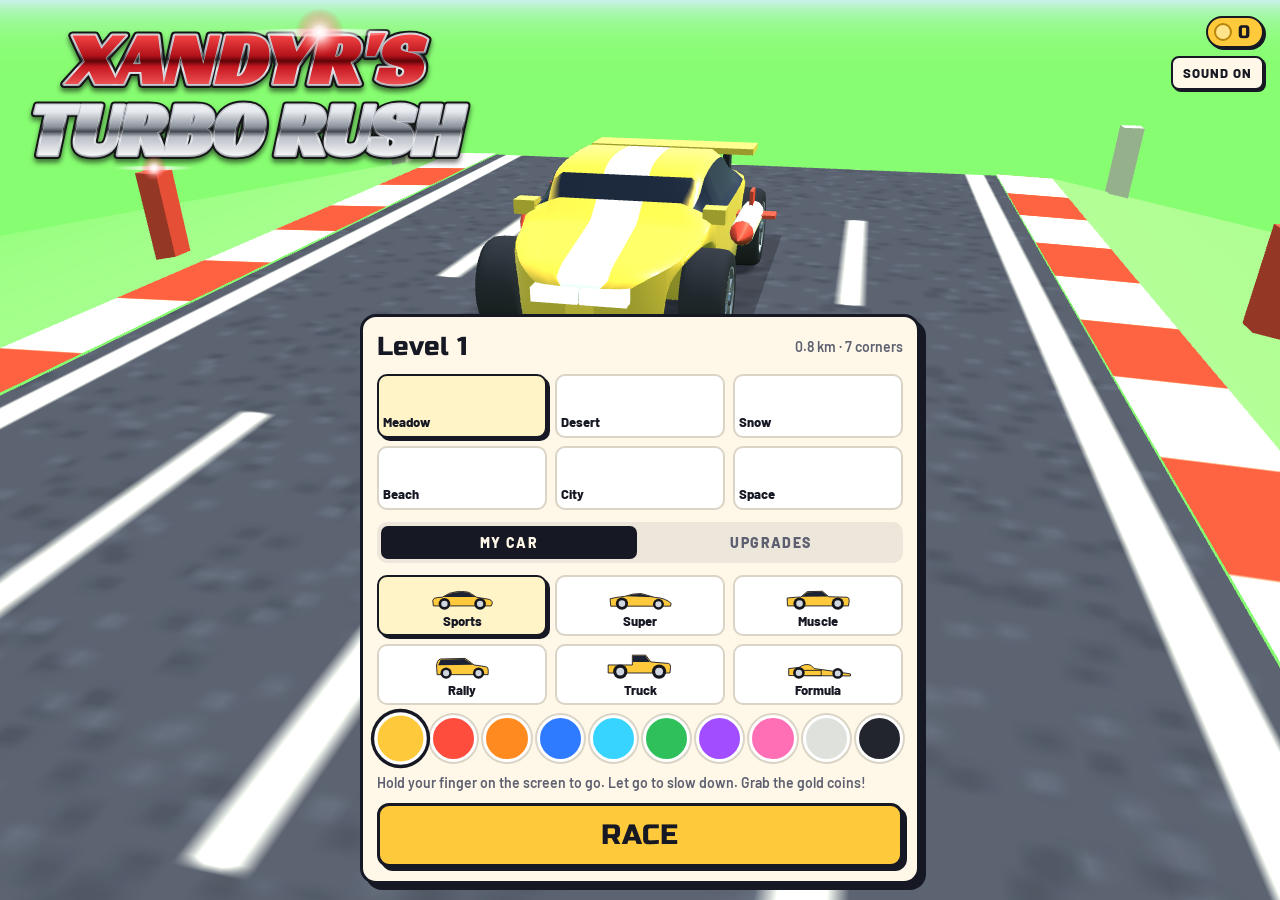
==== commit cf0c3e94: "Replace Play Store art with cinematic posters Seven 1080x1920 screenshots built from frozen in-game " ====
--- a/app/src/main/assets/game/index.html
+++ b/app/src/main/assets/game/index.html
@@ -2127,11 +2127,11 @@
 window.addEventListener('keydown', e => { if ((e.code === 'KeyF' || e.code === 'KeyR') && !hud.hidden) fireRocket(); });
 
 // ---------- Loop ----------
-let last = performance.now(), clock = 0;
+let last = performance.now(), clock = 0, paused = false;
 function frame(now) {
   const dt = Math.min((now - last) / 1000, 1 / 20);
   last = now; clock += dt;
-  step(dt);
+  if (!paused) step(dt); // paused only by store-screenshot tooling
   renderer.render(scene, camera);
   requestAnimationFrame(frame);
 }
@@ -2193,6 +2193,9 @@
   get state() { return state; }, get player() { return player; }, get ais() { return ais; },
   get track() { return T; }, get finishOrder() { return finishOrder; }, save,
   setThrottle(b) { throttle = b; }, step, fireTurbo, fireRocket, pass,
+  // For rendering store screenshots: freeze the simulation and aim the camera by hand.
+  get camera() { return camera; }, get scene() { return scene; }, get cars() { return cars; }, set paused(v) { paused = v; },
+  hideUi() { [hud, menu, results].forEach(el => { el.hidden = true; }); },
 };
 })();
 </script>
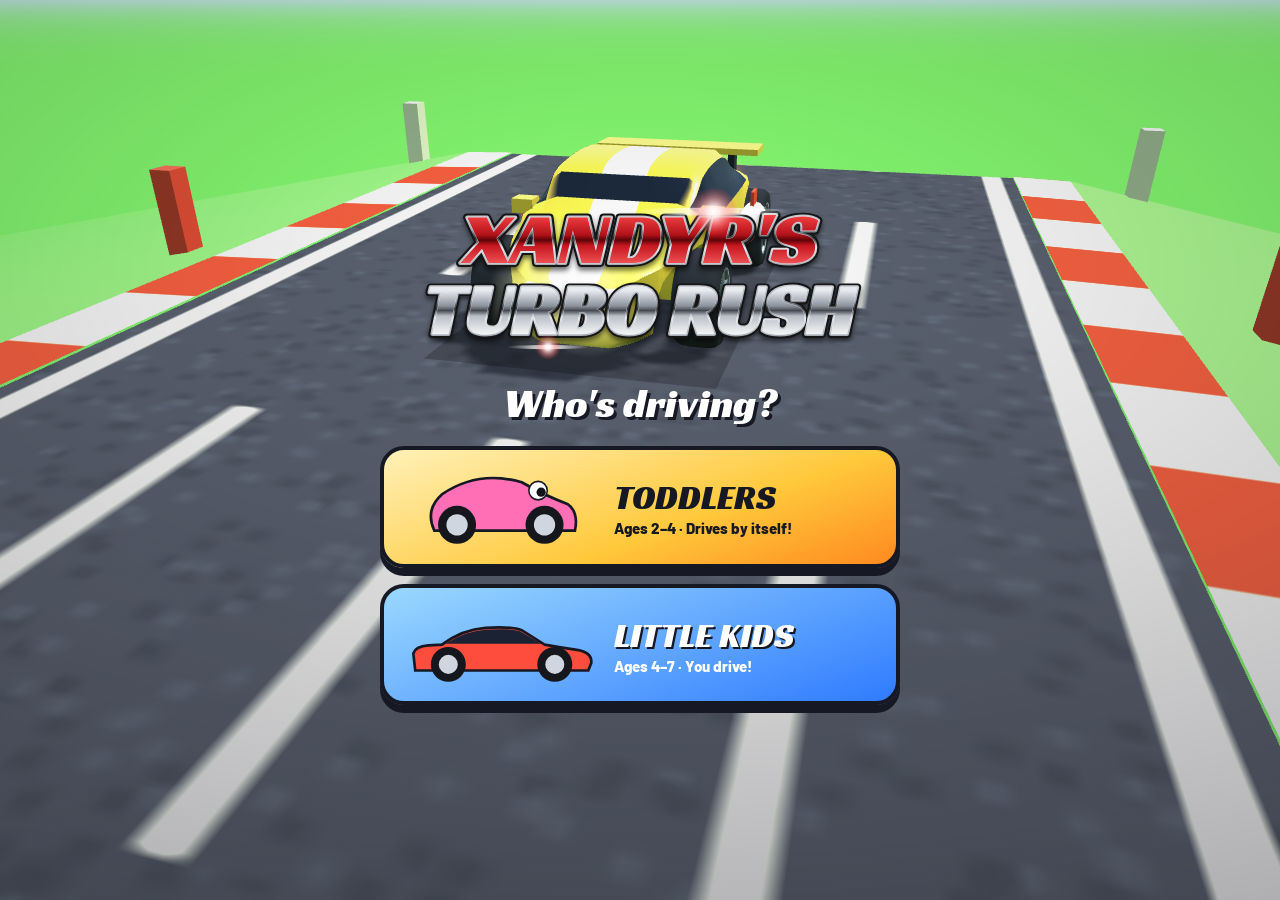
==== commit 755f8adb: "Add toddler mode, Sky and Water zones, new vehicles and per-vehicle horns - Opening 'Who's driving?'" ====
--- a/app/src/main/assets/game/index.html
+++ b/app/src/main/assets/game/index.html
@@ -231,7 +231,46 @@
 }
 .tabs button[aria-selected="true"] { background: var(--ink); color: var(--paper); }
 .pane { display: flex; flex-direction: column; gap: 10px; }
-.styles { display: grid; grid-template-columns: repeat(3, 1fr); gap: 8px; }
+.styles { display: grid; grid-template-columns: repeat(4, 1fr); gap: 6px; }
+/* Start lights */
+.lights { position: absolute; left: 50%; top: 19%; transform: translateX(-50%); display: flex; gap: 12px; padding: 10px 14px;
+  background: linear-gradient(180deg, #2b2e36, #121318); border: 3px solid #aeb4bd; border-radius: 18px; box-shadow: 0 6px 0 #121318; }
+.lights i { width: 42px; height: 42px; border-radius: 50%; background: #3a1414; box-shadow: inset 0 -4px 0 rgba(0,0,0,.4); }
+.lights i.on { background: radial-gradient(circle at 40% 35%, #ffb3b3, #ff2a2a 55%, #a00); box-shadow: 0 0 24px 6px rgba(255,42,42,.7); }
+.lights i.go { background: radial-gradient(circle at 40% 35%, #c8ffd8, #2fdd6a 55%, #0a8a35); box-shadow: 0 0 26px 8px rgba(47,221,106,.75); }
+/* Opening screen */
+#modePick { justify-content: center; gap: 18px; background: radial-gradient(120% 80% at 50% 30%, rgba(255,255,255,.0), rgba(18,19,24,.35)); }
+.mp-logo { width: min(90%, 460px); margin: 0 auto; line-height: 0; }
+.mp-ask { text-align: center; font: 400 clamp(26px, 8vw, 40px) var(--racing); color: #fff; text-shadow: 3px 3px 0 var(--ink); }
+.mp-cards { display: grid; gap: 16px; width: 100%; max-width: 520px; margin: 0 auto; }
+.mp-card { display: grid; grid-template-columns: 42% 1fr; grid-template-rows: auto auto; align-items: center; column-gap: 12px; text-align: left;
+  border: 4px solid var(--ink); border-radius: 24px; padding: 14px 16px; cursor: pointer; box-shadow: 0 8px 0 var(--ink); color: var(--ink);
+  animation: bob 2.4s ease-in-out infinite; }
+.mp-card.kids { animation-delay: -1.2s; background: linear-gradient(160deg, #9ad8ff, #2f7bff); color: #fff; }
+.mp-card.toddler { background: linear-gradient(160deg, #fff1b8, #ffc93c 60%, #ff8a1f); }
+.mp-card:active { transform: translateY(5px); box-shadow: 0 3px 0 var(--ink); }
+.mp-pic { grid-row: 1 / 3; line-height: 0; }
+.mp-pic svg { width: 100%; height: auto; }
+.mp-card b { font: 400 clamp(24px, 7vw, 34px) var(--racing); align-self: end; }
+.mp-card.kids b { text-shadow: 2px 2px 0 var(--ink); }
+.mp-card small { font: 800 15px var(--body); align-self: start; }
+@keyframes bob { 50% { transform: translateY(-6px); } }
+/* Toddler menu: big, simple, picture-first */
+.t-logo { width: min(70vw, 380px); }
+.t-panel { gap: 10px; }
+.t-title { font: 400 26px var(--racing); text-align: center; }
+.t-cars { display: grid; grid-template-columns: repeat(3, 1fr); gap: 10px; }
+.t-tracks { display: grid; grid-template-columns: repeat(4, 1fr); gap: 8px; }
+.tcard { position: relative; display: flex; flex-direction: column; align-items: center; gap: 2px; padding: 8px 4px; min-width: 0;
+  background: #fff; border: 3px solid #d9d4c6; border-radius: 18px; cursor: pointer; font: 800 15px var(--body); color: var(--ink); }
+.tcard svg { width: 100%; height: 54px; }
+.tcard.track i { display: block; width: 100%; height: 44px; border-radius: 12px; }
+.tcard[aria-pressed="true"] { border-color: var(--ink); background: #fff3c8; box-shadow: 0 5px 0 var(--ink); transform: translateY(-2px); }
+.t-go { width: 128px; height: 128px; border-radius: 50%; margin: 6px auto 0; cursor: pointer; border: 6px solid var(--ink);
+  font: 400 40px var(--racing); color: #fff; text-shadow: 3px 3px 0 var(--ink); box-shadow: 0 9px 0 var(--ink);
+  background: radial-gradient(circle at 35% 30%, #c8ffd8, #2fdd6a 55%, #0a8a35); animation: pulse2 1.2s ease-in-out infinite; }
+@keyframes pulse2 { 50% { transform: scale(1.06); } }
+.t-go:active { transform: translateY(5px); box-shadow: 0 4px 0 var(--ink); }
 .style {
   display: flex; flex-direction: column; align-items: center; gap: 2px; padding: 6px 4px 5px;
   background: #fff; border: 2px solid #d9d4c6; border-radius: 10px; cursor: pointer; min-width: 0;
@@ -293,7 +332,7 @@
 .ledger .total { border-top: 2px dashed var(--ink); padding-top: 6px; font-weight: 800; font-size: 18px; }
 .btns { display: grid; grid-template-columns: 1fr 1fr; gap: 10px; }
 @media (max-width: 380px) { .garage { grid-template-columns: 1fr; } .btns { grid-template-columns: 1fr; } }
-@media (prefers-reduced-motion: reduce) { .turbo.on span, .turbo-pop { animation: none; } .warn.blink { animation: none; } .go { transition: none; } }
+@media (prefers-reduced-motion: reduce) { .mp-card, .t-go { animation: none; } .turbo.on span, .turbo-pop { animation: none; } .warn.blink { animation: none; } .go { transition: none; } }
 </style>
 
 <canvas id="cv"></canvas>
@@ -338,6 +377,7 @@
     <div class="prog" id="prog"><div class="flag"></div></div>
     <div class="coin-pill"><span class="coin-ico"></span><span id="raceCoins">0</span></div>
   </div>
+  <div class="lights" id="lights" hidden><i></i><i></i><i></i></div>
   <div class="count" id="count" hidden></div>
   <div class="warn" id="warn" hidden><span id="warnArrow">◀</span><span id="warnText">SLOW DOWN</span></div>
   <button class="horn" id="horn" type="button" aria-label="Honk the horn">HONK</button>
@@ -350,12 +390,46 @@
   </div>
 </div>
 
-<section class="screen" id="menu">
+<section class="screen" id="modePick" hidden>
+  <div class="mp-logo" id="mpLogo"></div>
+  <div class="mp-ask">Who's driving?</div>
+  <div class="mp-cards">
+    <button class="mp-card toddler" id="mode-toddler" type="button">
+      <span class="mp-pic" id="mpToddlerPic"></span>
+      <b>TODDLERS</b><small>Ages 2–4 · Drives by itself!</small>
+    </button>
+    <button class="mp-card kids" id="mode-kids" type="button">
+      <span class="mp-pic" id="mpKidsPic"></span>
+      <b>LITTLE KIDS</b><small>Ages 4–7 · You drive!</small>
+    </button>
+  </div>
+</section>
+
+<section class="screen" id="tmenu" hidden>
+  <div class="topbar">
+    <div class="logo t-logo" id="tLogo"></div>
+    <div style="display:flex;flex-direction:column;align-items:flex-end;gap:8px">
+      <button class="iconbtn" id="tMute" type="button">Sound on</button>
+      <button class="iconbtn" id="tSwitch" type="button">Grown-ups</button>
+    </div>
+  </div>
+  <div class="panel t-panel">
+    <div class="pass-bar" id="tPassBar" hidden></div>
+    <div class="t-title" id="tRideTitle">Pick a car!</div>
+    <div class="t-cars" id="tCars"></div>
+    <div class="t-title">Pick a place!</div>
+    <div class="t-tracks" id="tTracks"></div>
+    <button class="t-go" id="tGo" type="button" aria-label="Go!">GO!</button>
+  </div>
+</section>
+
+<section class="screen" id="menu" hidden>
   <div class="topbar">
     <h1 class="logo" id="logo"><span class="sr-only">Xandyr's Turbo Rush</span></h1>
     <div style="display:flex;flex-direction:column;align-items:flex-end;gap:8px">
       <div class="coin-pill"><span class="coin-ico"></span><span id="bank">0</span></div>
       <button class="iconbtn" id="muteBtn" type="button">Sound on</button>
+      <button class="iconbtn" id="switchBtn" type="button">Change player</button>
     </div>
   </div>
   <div class="panel">
@@ -388,9 +462,10 @@
     <div id="payLogo" style="width:min(80%,320px);margin:0 auto;line-height:0"></div>
     <div id="payOffer">
       <ul class="perks">
-        <li>All 6 tracks: Desert, Snow, Beach, City and Space</li>
-        <li>Rockets and Turbo boost</li>
-        <li>All 6 car shapes and 10 paint colors</li>
+        <li>Sky Zone with planes, a helicopter, a jet and a UFO</li>
+        <li>Water Zone with speedboats and jet skis</li>
+        <li>Desert, Snow, Beach, City and Space tracks</li>
+        <li>Rockets, Turbo, all cars, trucks and colors</li>
       </ul>
     </div>
     <div class="price" id="payPrice"></div>
@@ -429,9 +504,11 @@
 
 // ---------- Save data ----------
 const SAVE_KEY = 'hairpin-rush-v1';
-const save = { track: 'meadow', level: 1, coins: 0, eng: 0, acc: 0, grip: 0, mute: false, carStyle: 'gt', carColor: '#ffc93c' };
+const save = { mode: null, pick: {}, music: true, track: 'meadow', level: 1, coins: 0, eng: 0, acc: 0, grip: 0, mute: false, carStyle: 'gt', carColor: '#ffc93c' };
 try { Object.assign(save, JSON.parse(localStorage.getItem(SAVE_KEY)) || {}); } catch (e) {}
 function persist() { try { localStorage.setItem(SAVE_KEY, JSON.stringify(save)); } catch (e) {} }
+// Chosen vehicle per player type and zone (road / sky / water).
+save.pick = Object.assign({ 'kids-road': save.carStyle || 'gt', 'kids-air': 'plane', 'kids-water': 'boat', 'toddler-road': 'bubble', 'toddler-air': 'heli', 'toddler-water': 'jetski' }, save.pick);
 
 const UPGRADES = [
   { key: 'eng', name: 'Engine', desc: 'Top speed' },
@@ -506,7 +583,17 @@
     inner: '#d4d7df', outer: '#b9bdc8', ground: '#9aa0ae', curb: '#ffc93c', scenery: [['roundtree', 1]], sparse: 0.8, buildings: true },
   space: { name: 'Space', sky: '#0b0f2a', fog: '#1d1645', hemiSky: 0xd6ceff, hemiGround: 0x4a3c8a, sun: 0xffffff,
     inner: '#7a68b8', outer: '#4f3f8f', ground: '#3b2f6b', curb: '#a24dff', scenery: [['crystal', 0.55], ['moonrock', 0.45]], sparse: 0.6, space: true },
+  sky: { name: 'Sky Zone', mode: 'air', sky: '#5fb8ff', fog: '#d2ecff', hemiSky: 0xf4fbff, hemiGround: 0x9fd08a, sun: 0xffffff,
+    inner: '#8fd46f', outer: '#6fbf5a', ground: '#79c35f', curb: '#ffffff', scenery: [['cloud', 0.8, 'air'], ['pine', 0.2]], sparse: 0.5,
+    thumb: 'linear-gradient(#5fb8ff 0 52%, #fff 52% 60%, #ff4d3d 60% 67%, #ffc93c 67% 74%, #2fbf71 74% 81%, #37d4ff 81% 88%, #a24dff 88%)' },
+  water: { name: 'Water Zone', mode: 'water', sky: '#7fd0ff', fog: '#dcf5ff', hemiSky: 0xeefaff, hemiGround: 0x5fb9cf, sun: 0xfff6dc,
+    inner: '#f6e3ab', outer: '#8fd46f', ground: '#7cc860', curb: '#f6e3ab', scenery: [['palm', 0.6], ['rock', 0.25], ['lighthouse', 0.15]],
+    thumb: 'linear-gradient(#7fd0ff 0 42%, #8fd46f 42% 52%, #f6e3ab 52% 60%, #2a9fd6 60%)' },
 };
+const zoneOf = key => (THEMES[key] && THEMES[key].mode) || 'road';
+// How high vehicles ride above the track line in each zone.
+const RIDE = { road: 0, air: 6, water: -0.1 };
+let ride = 0;
 const THEME_KEYS = Object.keys(THEMES);
 const theme = () => THEMES[save.track] || THEMES.meadow;
 
@@ -542,7 +629,8 @@
     K[i] = s / c;
   }
   const X = new Float32Array(N), Z = new Float32Array(N), Y = new Float32Array(N), H = new Float32Array(N);
-  const amp = Math.min(1 + level * 0.7, 7), p1 = R() * 6, p2 = R() * 6;
+  const zone = zoneOf(trackKey);
+  const amp = zone === 'water' ? 0 : Math.min(1 + level * 0.7, 7) * (zone === 'air' ? 2.2 : 1) + (zone === 'air' ? 2 : 0), p1 = R() * 6, p2 = R() * 6;
   let x = 0, z = 0; h = 0;
   for (let i = 0; i < N; i++) {
     X[i] = x; Z[i] = z; H[i] = h;
@@ -659,6 +747,23 @@
   });
 }
 const arrowTexL = arrowTex(true), arrowTexR = arrowTex(false);
+const rainbowTex = canvasTex(70, 4, (g) => {
+  ['#ff4d3d', '#ff8a1f', '#ffc93c', '#2fbf71', '#37d4ff', '#2f7bff', '#a24dff'].forEach((c, i) => { g.fillStyle = c; g.fillRect(i * 10, 0, 10, 4); });
+}, false, true);
+let waterTex = null;
+function makeWaterTex() {
+  const t = canvasTex(128, 128, (g, w, h) => {
+    g.fillStyle = '#2a9fd6'; g.fillRect(0, 0, w, h);
+    const R = mulberry(9);
+    for (let i = 0; i < 60; i++) {
+      g.strokeStyle = R() < .5 ? 'rgba(255,255,255,.55)' : 'rgba(150,230,255,.6)'; g.lineWidth = 2;
+      const x = R() * w, y = R() * h, l = 8 + R() * 18;
+      g.beginPath(); g.moveTo(x, y); g.quadraticCurveTo(x + l / 2, y - 4, x + l, y); g.stroke();
+    }
+  }, true, true);
+  t.repeat.set(2, 1);
+  return t;
+}
 
 // ---------- Scenery models (parts share one transform per instance) ----------
 const matCache = {};
@@ -675,7 +780,18 @@
 const elbowGeo = new THREE.CylinderGeometry(0.28, 0.28, 0.9, 8);
 const leafGeo = new THREE.BoxGeometry(3.2, 0.1, 0.8);
 const crystalGeo = new THREE.OctahedronGeometry(1, 0);
+const puffGeo = new THREE.SphereGeometry(1, 14, 10);
 const SCENERY = {
+  cloud: [
+    part(puffGeo, '*#ffffff', 0, 0, 0, 0, 0, 0, 2.6, 2.1, 2.4), part(puffGeo, '*#ffffff', 2.4, -0.5, 0.3, 0, 0, 0, 1.9, 1.6, 1.8),
+    part(puffGeo, '*#ffffff', -2.3, -0.4, -0.2, 0, 0, 0, 2.0, 1.6, 1.9), part(puffGeo, '*#f3f8ff', 0.6, 1.3, 0.5, 0, 0, 0, 1.6, 1.4, 1.5),
+    part(puffGeo, '*#f3f8ff', -0.6, -0.7, 1.7, 0, 0, 0, 1.6, 1.2, 1.4),
+  ],
+  lighthouse: [
+    part(new THREE.CylinderGeometry(1.1, 1.5, 3, 16), '#ff4d3d', 0, 1.5, 0), part(new THREE.CylinderGeometry(0.95, 1.1, 3, 16), '#fff8e8', 0, 4.5, 0),
+    part(new THREE.CylinderGeometry(0.8, 0.95, 3, 16), '#ff4d3d', 0, 7.5, 0), part(new THREE.CylinderGeometry(0.85, 0.85, 1.2, 16), '*#ffe27a', 0, 9.6, 0),
+    part(new THREE.ConeGeometry(1.1, 1.2, 16), '#ff4d3d', 0, 10.8, 0),
+  ],
   roundtree: [
     part(new THREE.SphereGeometry(1.8, 10, 8), '#3fae55', 0, 3.6, 0),
     part(new THREE.CylinderGeometry(0.25, 0.32, 2.4, 6), '#7a5233', 0, 1.2, 0),
@@ -855,36 +971,64 @@
   }
   trackGroup = new THREE.Group();
   const DS = THREE.DoubleSide;
-
-  const roadGeo = strip(T, 2, HALF_W, -HALF_W, 0.03, 0.03, 0, 1);
-  const uvs = roadGeo.attributes.uv;
-  for (let i = 0; i < uvs.count; i++) uvs.setY(i, uvs.getY(i) / 10);
-  trackGroup.add(new THREE.Mesh(roadGeo, new THREE.MeshLambertMaterial({ map: roadTex, side: DS })));
-
-  for (const sgn of [1, -1]) {
-    const cg = strip(T, 1, sgn * HALF_W, sgn * (HALF_W + CURB), 0.06, 0.02, 0, 1);
-    const cu = cg.attributes.uv;
-    for (let i = 0; i < cu.count; i++) cu.setY(i, cu.getY(i) / 4);
-    trackGroup.add(new THREE.Mesh(cg, new THREE.MeshLambertMaterial({ map: curbTex(TH.curb), side: DS })));
-    const inner = new THREE.Color(TH.inner), outer = new THREE.Color(TH.outer);
-    trackGroup.add(new THREE.Mesh(
-      strip(T, 3, sgn * (HALF_W + CURB), sgn * (HALF_W + CURB + SKIRT), 0.02, () => GROUND_Y, 0, 1, inner, outer),
-      new THREE.MeshLambertMaterial({ vertexColors: true, side: DS })));
-  }
-
-  const ground = new THREE.Mesh(new THREE.PlaneGeometry(5000, 5000), new THREE.MeshLambertMaterial({ color: TH.ground }));
+  const zone = TH.mode || 'road';
+  // Water: a river below grassy banks. Sky: the land is far below.
+  const groundY = zone === 'water' ? 1.2 : zone === 'air' ? GROUND_Y - 30 : GROUND_Y;
+  const skirtW = zone === 'water' ? 7 : SKIRT;
+  waterTex = null;
+
+  if (zone === 'air') {
+    // A see-through rainbow sky road under the flyers, with glowing hoops to fly through.
+    const rb = strip(T, 2, HALF_W, -HALF_W, ride - 1.3, ride - 1.3, 0, 1);
+    trackGroup.add(new THREE.Mesh(rb, new THREE.MeshBasicMaterial({ map: rainbowTex, transparent: true, opacity: 0.55, side: DS, depthWrite: false })));
+    const hoop = new THREE.TorusGeometry(7.6, 0.45, 10, 40);
+    const hues = ['#ff4d3d', '#ff8a1f', '#ffc93c', '#2fbf71', '#37d4ff', '#a24dff'];
+    for (let s = START_S + 50, k = 0; s < T.finish - 20; s += 70, k++) {
+      const p0 = trackAt(T, s, 0, {});
+      const m = new THREE.Mesh(hoop, new THREE.MeshStandardMaterial({ color: hues[k % 6], emissive: hues[k % 6], emissiveIntensity: 0.6 }));
+      m.position.set(p0.x, p0.y + ride + 0.8, p0.z); m.rotation.y = p0.h;
+      trackGroup.add(m);
+    }
+  } else {
+    const roadGeo = strip(T, 2, HALF_W, -HALF_W, 0.03, 0.03, 0, 1);
+    const uvs = roadGeo.attributes.uv;
+    for (let i = 0; i < uvs.count; i++) uvs.setY(i, uvs.getY(i) / 10);
+    if (zone === 'water') {
+      waterTex = makeWaterTex();
+      trackGroup.add(new THREE.Mesh(roadGeo, new THREE.MeshPhongMaterial({ map: waterTex, color: '#ffffff', specular: '#ffffff', shininess: 80, side: DS })));
+    } else {
+      trackGroup.add(new THREE.Mesh(roadGeo, new THREE.MeshLambertMaterial({ map: roadTex, side: DS })));
+    }
+    for (const sgn of [1, -1]) {
+      const cg = strip(T, 1, sgn * HALF_W, sgn * (HALF_W + CURB), 0.06, zone === 'water' ? 0.35 : 0.02, 0, 1);
+      const cu = cg.attributes.uv;
+      for (let i = 0; i < cu.count; i++) cu.setY(i, cu.getY(i) / 4);
+      trackGroup.add(new THREE.Mesh(cg, zone === 'water' ? new THREE.MeshLambertMaterial({ color: TH.curb, side: DS }) : new THREE.MeshLambertMaterial({ map: curbTex(TH.curb), side: DS })));
+      const inner = new THREE.Color(TH.inner), outer = new THREE.Color(TH.outer);
+      const vc = new THREE.MeshLambertMaterial({ vertexColors: true, side: DS });
+      trackGroup.add(new THREE.Mesh(
+        strip(T, 3, sgn * (HALF_W + CURB), sgn * (HALF_W + CURB + skirtW), zone === 'water' ? 0.35 : 0.02, () => groundY, 0, 1, inner, outer), vc));
+      if (zone === 'water') { // flat grassy land, then a sandy beach down to the sea
+        const e0 = HALF_W + CURB + skirtW, sand = new THREE.Color(TH.inner);
+        trackGroup.add(new THREE.Mesh(strip(T, 3, sgn * e0, sgn * (e0 + 34), () => groundY, () => groundY, 0, 1, outer, outer), vc));
+        trackGroup.add(new THREE.Mesh(strip(T, 3, sgn * (e0 + 34), sgn * (e0 + 42), () => groundY, () => -0.4, 0, 1, sand, sand), vc));
+      }
+    }
+  }
+
+  const ground = new THREE.Mesh(new THREE.PlaneGeometry(5000, 5000), new THREE.MeshLambertMaterial({ color: zone === 'water' ? '#2a9fd6' : TH.ground }));
   ground.rotation.x = -Math.PI / 2;
-  ground.position.set(T.X[T.N >> 1], GROUND_Y - 0.05, T.Z[T.N >> 1]);
+  ground.position.set(T.X[T.N >> 1], (zone === 'water' ? -0.4 : groundY) - 0.05, T.Z[T.N >> 1]);
   trackGroup.add(ground);
 
-  // Roadside posts flick past to give a sense of speed.
-  const postGeo = new THREE.BoxGeometry(0.4, 1.5, 0.4);
+  // Roadside posts flick past to give a sense of speed (buoys on the water, nothing in the sky).
+  const postGeo = zone === 'water' ? new THREE.SphereGeometry(0.55, 14, 10) : new THREE.BoxGeometry(0.4, 1.5, 0.4);
   const posts = [[], []];
-  for (let i = 0; i < T.N; i += 9) {
+  for (let i = 0; i < T.N && zone !== 'air'; i += 9) {
     const nx = Math.cos(T.H[i]), nz = -Math.sin(T.H[i]);
-    const y = lerp(T.Y[i], GROUND_Y, 1.4 / SKIRT) + 0.7;
+    const y = zone === 'water' ? T.Y[i] + 0.15 : lerp(T.Y[i], GROUND_Y, 1.4 / SKIRT) + 0.7;
     for (const sgn of [1, -1]) {
-      const off = sgn * (HALF_W + CURB + 1.4);
+      const off = sgn * (zone === 'water' ? HALF_W - 0.4 : HALF_W + CURB + 1.4);
       posts[(i / 9) % 2].push([T.X[i] + nx * off, y, T.Z[i] + nz * off]);
     }
   }
@@ -898,13 +1042,13 @@
   const boardGeo = new THREE.PlaneGeometry(2.6, 1.3);
   const legGeo = new THREE.BoxGeometry(0.15, 1.2, 0.15);
   const legMat = new THREE.MeshLambertMaterial({ color: '#161823' });
-  for (let i = 30; i < T.finish; i += 14) {
+  for (let i = 30; i < T.finish && zone !== 'air'; i += 14) {
     const k = T.K[i];
     if (Math.abs(k) < 0.022) continue;
     const sgn = -Math.sign(k), nx = Math.cos(T.H[i]), nz = -Math.sin(T.H[i]);
     const off = sgn * (HALF_W + CURB + 2.5);
     const b = new THREE.Group();
-    b.position.set(T.X[i] + nx * off, lerp(T.Y[i], GROUND_Y, 2.5 / SKIRT), T.Z[i] + nz * off);
+    b.position.set(T.X[i] + nx * off, lerp(T.Y[i], groundY, 2.5 / skirtW), T.Z[i] + nz * off);
     b.rotation.y = T.H[i] + Math.PI;
     const face = new THREE.Mesh(boardGeo, new THREE.MeshBasicMaterial({ map: k > 0 ? arrowTexL : arrowTexR, side: THREE.DoubleSide }));
     face.position.y = 1.9; b.add(face);
@@ -917,11 +1061,14 @@
   for (const [s, label] of [[START_S + 24, 'start'], [T.finish, 'finish']]) {
     trackAt(T, s, 0, p);
     const g = new THREE.Group();
-    g.position.set(p.x, p.y, p.z); g.rotation.y = p.h;
-    const line = new THREE.Mesh(new THREE.PlaneGeometry(HALF_W * 2, 2), new THREE.MeshLambertMaterial({ map: checkTex }));
+    g.position.set(p.x, p.y + (zone === 'air' ? ride - 1.2 : 0), p.z); g.rotation.y = p.h;
+    const line = new THREE.Mesh(new THREE.PlaneGeometry(HALF_W * 2, 2), new THREE.MeshLambertMaterial({ map: checkTex, side: DS }));
     line.rotation.x = -Math.PI / 2; line.position.y = 0.05;
     g.add(line);
-    if (label === 'finish') {
+    if (label === 'finish' && zone === 'air') { // a giant checkered hoop
+      const ring = new THREE.Mesh(new THREE.TorusGeometry(8.5, 0.7, 12, 48), new THREE.MeshLambertMaterial({ map: checkTex }));
+      ring.position.y = 2.2; g.add(ring);
+    } else if (label === 'finish') {
       const poleMat = new THREE.MeshLambertMaterial({ color: '#161823' });
       for (const sx of [-1, 1]) {
         const pole = new THREE.Mesh(new THREE.BoxGeometry(0.6, 7, 0.6), poleMat);
@@ -939,7 +1086,7 @@
   for (let i = 20; i < T.N; i += 5) {
     for (const sgn of [1, -1]) {
       if (R() < (TH.sparse || 0.45)) continue;
-      const off = sgn * (HALF_W + CURB + 5 + R() * 45);
+      const off = sgn * (HALF_W + CURB + (zone === 'air' ? 9 : 5) + R() * (zone === 'water' ? 34 : 45));
       const nx = Math.cos(T.H[i]), nz = -Math.sin(T.H[i]);
       const x = T.X[i] + nx * off, z = T.Z[i] + nz * off;
       let ok = true;
@@ -949,10 +1096,11 @@
       }
       if (!ok) continue;
       const a = Math.abs(off) - (HALF_W + CURB);
-      const y = a >= SKIRT ? GROUND_Y : lerp(T.Y[i], GROUND_Y, a / SKIRT);
+      let y = a >= skirtW ? groundY : lerp(T.Y[i], groundY, a / skirtW);
       // Pick a scenery type by weight; face it toward the road (snowmen look at the cars).
-      let roll = R(), type = TH.scenery[0][0];
-      for (const [t, wgt] of TH.scenery) { if (roll < wgt) { type = t; break; } roll -= wgt; }
+      let roll = R(), type = TH.scenery[0][0], floats = false;
+      for (const [t, wgt, where] of TH.scenery) { if (roll < wgt) { type = t; floats = where === 'air'; break; } roll -= wgt; }
+      if (floats) y = T.Y[i] + ride + (R() - 0.35) * 24; // clouds drift around the flyers
       spots.push({ type, x, y, z, s: 0.7 + R() * 0.8, yaw: Math.atan2(T.X[i] - x, T.Z[i] - z) });
     }
   }
@@ -979,7 +1127,7 @@
   for (const c of coins) {
     trackAt(T, c.s, c.d, p);
     c.mesh = new THREE.Mesh(coinGeo, coinMat);
-    c.mesh.position.set(p.x, p.y + 1.1, p.z);
+    c.mesh.position.set(p.x, p.y + ride + 1.1, p.z);
     trackGroup.add(c.mesh);
   }
   trackGroup.children.forEach(o => { if (o.isMesh && !o.isInstancedMesh) o.receiveShadow = true; });
@@ -1011,7 +1159,7 @@
 // The underside is added automatically, with a wheel arch cut over each wheel.
 const CAR_STYLES = {
   gt: {
-    name: 'Sports', w: 1.8, belt: 1.05, bottom: 0.3, archTop: 0.86, stripe: true,
+    name: 'Sports', honk: 'beep', w: 1.8, belt: 1.05, bottom: 0.3, archTop: 0.86, stripe: true,
     wheels: [[1.42, 0.46], [-1.38, 0.46]], track: 0.98,
     body: [['m', -2.25, 0.3], ['l', -2.3, 0.75], ['q', -2.25, 0.93, -1.9, 0.96], ['l', -1.55, 0.98], ['q', -1.0, 1.38, -0.4, 1.42], ['q', 0.3, 1.46, 0.55, 1.36], ['l', 1.15, 0.98], ['q', 1.6, 0.9, 2.0, 0.84], ['q', 2.4, 0.78, 2.38, 0.5], ['l', 2.3, 0.3]],
     glass: [['m', -1.45, 1.0], ['q', -0.95, 1.33, -0.4, 1.37], ['q', 0.28, 1.41, 0.5, 1.33], ['l', 1.07, 1.0]],
@@ -1019,7 +1167,7 @@
     wing: { y: 1.27, z: -1.95, w: 2.0, strut: 0.32 },
   },
   super: {
-    name: 'Super', w: 1.95, belt: 1.03, bottom: 0.28, archTop: 0.84,
+    name: 'Super', honk: 'sport', w: 1.95, belt: 1.03, bottom: 0.28, archTop: 0.84,
     wheels: [[1.45, 0.43], [-1.42, 0.48]], track: 1.04,
     body: [['m', -2.3, 0.28], ['l', -2.35, 0.86], ['l', -1.9, 0.96], ['l', -1.2, 1.05], ['q', -0.5, 1.3, 0.1, 1.27], ['l', 1.15, 0.97], ['q', 2.0, 0.93, 2.45, 0.5], ['l', 2.4, 0.28]],
     glass: [['m', -1.1, 1.06], ['q', -0.5, 1.25, 0.05, 1.23], ['l', 1.08, 0.98]],
@@ -1028,7 +1176,7 @@
     extras: [['box', [0.06, 0.32, 0.9], 'trim', 1.09, 0.68, -0.85, true]], // side air intakes
   },
   muscle: {
-    name: 'Muscle', w: 1.9, belt: 1.08, bottom: 0.3, archTop: 0.9, stripe: true,
+    name: 'Muscle', honk: 'muscle', w: 1.9, belt: 1.08, bottom: 0.3, archTop: 0.9, stripe: true,
     wheels: [[1.55, 0.48], [-1.45, 0.48]], track: 1.0,
     body: [['m', -2.4, 0.3], ['l', -2.42, 0.92], ['l', -1.75, 0.98], ['l', -1.35, 1.0], ['l', -0.85, 1.42], ['l', 0.35, 1.45], ['l', 0.85, 1.02], ['l', 2.3, 0.98], ['q', 2.46, 0.96, 2.45, 0.7], ['l', 2.4, 0.3]],
     glass: [['m', -1.3, 1.01], ['l', -0.83, 1.38], ['l', 0.33, 1.41], ['l', 0.8, 1.03]],
@@ -1042,7 +1190,7 @@
     ],
   },
   rally: {
-    name: 'Rally', w: 1.8, belt: 1.12, bottom: 0.32, archTop: 0.9, stripe: true,
+    name: 'Rally', honk: 'rally', w: 1.8, belt: 1.12, bottom: 0.32, archTop: 0.9, stripe: true,
     wheels: [[1.3, 0.44], [-1.25, 0.44]], track: 0.98,
     body: [['m', -1.95, 0.32], ['l', -2.0, 1.0], ['q', -1.98, 1.45, -1.7, 1.55], ['l', 0.25, 1.6], ['l', 0.95, 1.08], ['q', 1.6, 1.0, 1.95, 0.92], ['q', 2.1, 0.85, 2.05, 0.32]],
     glass: [['m', -1.88, 1.05], ['l', -1.68, 1.5], ['l', 0.2, 1.55], ['l', 0.88, 1.09]],
@@ -1055,7 +1203,7 @@
     ],
   },
   truck: {
-    name: 'Truck', w: 1.95, belt: 1.38, bottom: 0.45, archTop: 1.02,
+    name: 'Truck', honk: 'truck', w: 1.95, belt: 1.38, bottom: 0.45, archTop: 1.02,
     wheels: [[1.5, 0.56], [-1.55, 0.56]], track: 1.04,
     body: [['m', -2.5, 0.45], ['l', -2.5, 1.08], ['l', -0.6, 1.08], ['l', -0.6, 1.85], ['l', 0.45, 1.85], ['l', 0.85, 1.32], ['l', 2.25, 1.2], ['q', 2.42, 1.15, 2.4, 0.9], ['l', 2.35, 0.45]],
     glass: [['m', -0.55, 1.32], ['l', -0.55, 1.8], ['l', 0.42, 1.8], ['l', 0.78, 1.32]],
@@ -1069,7 +1217,7 @@
     ],
   },
   formula: {
-    name: 'Formula', w: 0.75, bottom: 0.22, formula: true,
+    name: 'Formula', honk: 'formula', w: 0.75, bottom: 0.22, formula: true,
     wheels: [[1.55, 0.42], [-1.5, 0.46]], track: 1.0, tireW: 0.52,
     body: [['m', -2.3, 0.25], ['l', -2.3, 0.8], ['l', -1.5, 0.88], ['q', -1.0, 1.25, -0.55, 1.05], ['l', -0.3, 0.8], ['l', 1.0, 0.62], ['l', 2.55, 0.38], ['l', 2.55, 0.22]],
     tail: [0, 0.5, -2.36], exhaust: [0, 0.62, -2.34],
@@ -1082,8 +1230,130 @@
       ['helmet', 0, 0.98, -0.12],
     ],
   },
+
+  // ----- Little kids: big working trucks -----
+  dump: {
+    name: 'Dump', cam: [13, 5.9], honk: 'airhorn', w: 1.95, belt: 1.5, bottom: 0.55, archTop: 1.22, track: 1.02,
+    wheels: [[1.4, 0.6], [-1.55, 0.6]],
+    body: [['m', -2.6, 0.55], ['l', -2.6, 1.0], ['l', -0.45, 1.0], ['l', -0.45, 2.0], ['l', 0.5, 2.0], ['l', 0.95, 1.5], ['l', 1.95, 1.4], ['q', 2.15, 1.35, 2.15, 1.0], ['l', 2.1, 0.55]],
+    glass: [['m', -0.4, 1.52], ['l', -0.4, 1.95], ['l', 0.48, 1.95], ['l', 0.9, 1.52]],
+    exhaust: [0.98, 2.1, -0.3, 'up'], exhaustSingle: true, mirror: [1.1, 1.6, 0.8],
+    extras: [
+      ['boxr', [2.1, 1.05, 2.5], 'accent', 0, 1.6, -1.5, -0.06], // tipping bed
+      ['boxr', [2.1, 0.12, 0.9], 'accent', 0, 2.14, -0.05, 0.22], // cab guard
+      ['sphere', 0.75, '#7a5233', 0, 2.12, -1.5, 1.25, 0.45, 1.45], // load of dirt
+      ['box', [1.3, 0.36, 0.08], 'chrome', 0, 1.15, 2.17], // grille
+      ['box', [2.1, 0.18, 0.2], 'trim', 0, 0.62, 2.18],
+      ['siren', 2.1, 0.05, 0.9, 'amber'],
+    ],
+  },
+  semi: {
+    name: 'Semi', cam: [16, 7.4], honk: 'semi', w: 1.95, belt: 1.75, bottom: 0.55, archTop: 1.15, track: 1.02,
+    wheels: [[1.65, 0.55], [-2.3, 0.55], [-5.6, 0.55]],
+    body: [['m', -3.0, 0.55], ['l', -3.0, 1.0], ['l', -0.9, 1.0], ['l', -0.9, 2.45], ['l', 0.35, 2.5], ['l', 0.62, 2.15], ['l', 0.95, 1.75], ['l', 2.25, 1.55], ['q', 2.5, 1.5, 2.5, 1.05], ['l', 2.45, 0.55]],
+    glass: [['m', 0.62, 1.78], ['l', 0.62, 2.13], ['l', 0.93, 1.78]],
+    exhaust: [1.1, 2.65, -0.75, 'up'], mirror: [1.15, 1.95, 0.85],
+    extras: [
+      ['box', [2.25, 2.4, 5.6], 'white', 0, 2.25, -4.15], // trailer
+      ['box', [2.27, 0.32, 5.62], 'paint', 0, 1.3, -4.15], // trailer colour band
+      ['box', [1.5, 0.5, 0.08], 'chrome', 0, 1.25, 2.53], // grille
+      ['box', [2.2, 0.2, 0.22], 'chrome', 0, 0.62, 2.55],
+      ['cyl', 0.07, 0.9, 'chrome', 0.55, 2.62, 0.0, 'z', true], // roof air horns
+      ['cyl', 0.3, 1.0, 'chrome', 1.05, 0.8, -0.2, 'z', true], // fuel tanks
+    ],
+  },
+  // ----- Toddlers: chunky, bright, with eyes -----
+  bubble: {
+    name: 'Bubble', toddler: true, tcolor: '#ff6fb5', honk: 'bulb', w: 1.8, belt: 1.12, bottom: 0.35, archTop: 0.98, track: 0.95,
+    wheels: [[1.15, 0.5], [-1.15, 0.5]],
+    body: [['m', -1.75, 0.35], ['q', -2.0, 0.9, -1.55, 1.3], ['q', -0.6, 1.95, 0.55, 1.62], ['q', 1.2, 1.25, 1.75, 1.05], ['q', 2.05, 0.85, 1.95, 0.35]],
+    exhaust: [0.4, 0.42, -1.78],
+    extras: [['eyes', 1.4, 0.98, 0.38, 0.27], ['box', [1.6, 0.14, 0.14], 'chrome', 0, 0.42, 1.98], ['box', [1.6, 0.14, 0.14], 'chrome', 0, 0.42, -1.8]],
+  },
+  police: {
+    name: 'Police', toddler: true, tcolor: '#2f7bff', honk: 'siren', w: 1.85, belt: 1.1, bottom: 0.33, archTop: 0.94, track: 0.98, stripe: true,
+    wheels: [[1.25, 0.5], [-1.2, 0.5]],
+    body: [['m', -1.95, 0.33], ['l', -2.0, 0.88], ['q', -1.95, 1.02, -1.55, 1.04], ['l', -0.95, 1.07], ['l', -0.62, 1.62], ['l', 0.5, 1.64], ['l', 0.95, 1.1], ['q', 1.6, 1.0, 1.95, 0.92], ['q', 2.12, 0.62, 2.02, 0.33]],
+    exhaust: [0.45, 0.4, -1.98], mirror: [1.05, 1.08, 0.7],
+    extras: [['siren', 1.8, 0.0, 1.1, 'police'], ['box', [0.05, 0.38, 1.5], 'white', 0.97, 0.72, 0.05, true], ['eyes', 1.36, 0.76, 0.36, 0.25], ['box', [1.7, 0.14, 0.14], 'chrome', 0, 0.42, 2.05]],
+  },
+  fire: {
+    name: 'Fire Truck', cam: [13, 5.9], toddler: true, tcolor: '#ff3b2f', honk: 'firesiren', w: 1.95, belt: 1.48, bottom: 0.48, archTop: 1.12, track: 1.02,
+    wheels: [[1.4, 0.55], [-1.55, 0.55]],
+    body: [['m', -2.45, 0.48], ['l', -2.45, 1.55], ['l', 0.25, 1.55], ['l', 0.25, 1.98], ['l', 1.05, 1.98], ['l', 1.45, 1.42], ['l', 2.0, 1.32], ['q', 2.18, 1.22, 2.12, 0.48]],
+    exhaust: [0.6, 0.5, -2.45], mirror: [1.12, 1.55, 1.1],
+    extras: [
+      ['siren', 2.12, 0.65, 1.1, 'fire'],
+      ['box', [0.08, 0.08, 3.4], 'chrome', 0.42, 1.85, -1.0, true], // ladder rails
+      ...[-2.5, -2.0, -1.5, -1.0, -0.5, 0.0, 0.5].map(z => ['box', [0.84, 0.06, 0.06], 'chrome', 0, 1.85, z]),
+      ['box', [0.12, 0.3, 0.12], 'chrome', 0.42, 1.7, -2.4, true], ['box', [0.12, 0.3, 0.12], 'chrome', 0.42, 1.7, 0.4, true],
+      ['box', [0.05, 0.16, 4.4], 'white', 0.99, 1.05, -0.2, true],
+      ['cyl', 0.34, 0.5, 'white', 0, 1.62, -1.9, 'x'], // hose reel
+      ['eyes', 1.7, 1.26, 0.36, 0.25], ['box', [1.6, 0.3, 0.08], 'chrome', 0, 1.0, 2.15],
+    ],
+  },
+  bus: {
+    name: 'School Bus', cam: [13.5, 6.1], toddler: true, tcolor: '#ffc93c', honk: 'bus', w: 1.95, belt: 1.42, bottom: 0.45, archTop: 1.1, track: 1.0,
+    wheels: [[1.75, 0.55], [-1.7, 0.55]],
+    body: [['m', -2.6, 0.45], ['l', -2.6, 2.0], ['q', -2.6, 2.2, -2.3, 2.2], ['l', 1.3, 2.2], ['q', 1.6, 2.2, 1.65, 1.9], ['l', 1.75, 1.35], ['l', 2.4, 1.25], ['q', 2.55, 1.15, 2.5, 0.45]],
+    exhaust: [0.6, 0.5, -2.62], mirror: [1.1, 1.5, 1.7],
+    extras: [
+      ['box', [0.05, 0.1, 4.6], 'black', 0.99, 1.25, -0.3, true], ['box', [0.05, 0.1, 4.6], 'black', 0.99, 0.95, -0.3, true],
+      ['eyes', 1.74, 1.76, 0.4, 0.27], ['box', [1.9, 0.16, 0.18], 'black', 0, 0.55, 2.58], ['box', [1.9, 0.16, 0.18], 'black', 0, 0.55, -2.68],
+      ['box', [0.04, 0.45, 0.45], '#ff3b2f', -1.02, 1.3, 1.1, 'one'], // stop sign
+      ['siren', 2.33, 1.0, 1.2, 'amber'],
+    ],
+  },
+  icecream: {
+    name: 'Ice Cream', cam: [13.5, 6.4], toddler: true, tcolor: '#7fe0ff', honk: 'jingle', w: 1.9, belt: 1.32, bottom: 0.42, archTop: 1.02, track: 0.98,
+    wheels: [[1.4, 0.5], [-1.4, 0.5]],
+    body: [['m', -2.2, 0.42], ['l', -2.25, 1.98], ['q', -2.2, 2.15, -1.9, 2.15], ['l', 0.7, 2.15], ['q', 1.0, 2.1, 1.15, 1.72], ['l', 1.5, 1.25], ['l', 2.1, 1.15], ['q', 2.25, 1.05, 2.2, 0.42]],
+    exhaust: [0.5, 0.45, -2.27], mirror: [1.08, 1.4, 1.3],
+    extras: [
+      ['cone', 0.42, 1.1, '#e8b46a', 0, 2.62, -0.7, 'down'], ['sphere', 0.48, '#ff9ccf', 0, 3.25, -0.7], ['sphere', 0.4, '#fff8e8', 0, 3.66, -0.7], ['sphere', 0.13, '#ff3b2f', 0, 4.05, -0.7],
+      ['box', [0.05, 0.6, 1.8], '#ff6fb5', 0.97, 1.55, -0.6, true], ['eyes', 1.52, 1.34, 0.36, 0.24],
+    ],
+  },
+  tractor: {
+    name: 'Tractor', cam: [12.5, 5.6], toddler: true, tcolor: '#2fbf5b', honk: 'tractor', w: 1.6, belt: 1.45, bottom: 0.6, archTop: 1.0, track: 0.98, tireW: 0.55,
+    wheels: [[1.15, 0.45, 0.95], [-0.95, 0.85, 1.85]],
+    body: [['m', -1.75, 0.65], ['l', -1.75, 2.25], ['q', -1.75, 2.35, -1.6, 2.35], ['l', -0.3, 2.35], ['l', -0.25, 1.4], ['l', 1.55, 1.3], ['q', 1.85, 1.25, 1.85, 0.75], ['l', 1.75, 0.65]],
+    exhaust: [0.35, 1.9, 0.9, 'up'], exhaustSingle: true,
+    extras: [['box', [1.2, 0.5, 0.08], 'chrome', 0, 1.0, 1.92], ['eyes', 1.92, -0.18, 0.34, 0.24], ['box', [0.55, 0.12, 1.9], 'accent', 1.0, 1.82, -0.95, true]],
+  },
+  // ----- Sky Zone -----
+  plane: { name: 'Plane', cls: 'air', special: 'plane', honk: 'plane', tcolor: '#ff4d3d', w: 1.2, bottom: 0.5, wheels: [], exhaust: [0, 1.0, -2.45] },
+  heli: { name: 'Helicopter', cls: 'air', special: 'heli', honk: 'heli', tcolor: '#ffc93c', w: 1.7, bottom: 0.6, wheels: [], exhaust: [0, 1.5, -1.25] },
+  jet: { name: 'Jet', cls: 'air', special: 'jet', honk: 'jet', tcolor: '#2f7bff', w: 1.1, bottom: 0.5, wheels: [], exhaust: [0, 1.0, -2.9] },
+  ufo: { name: 'UFO', cls: 'air', special: 'ufo', honk: 'ufo', tcolor: '#a24dff', w: 3.3, bottom: 0.7, wheels: [], exhaust: [0, 1.0, -2.1] },
+  // ----- Water Zone -----
+  boat: {
+    name: 'Speedboat', cls: 'water', honk: 'foghorn', tcolor: '#ff4d3d', w: 1.9, belt: 9, bottom: 0.1, stripe: true, wheels: [],
+    body: [['m', -2.3, 0.15], ['l', -2.35, 0.88], ['l', 0.9, 0.92], ['q', 2.0, 0.98, 2.7, 1.18], ['l', 2.25, 0.55], ['q', 1.5, 0.08, 0.4, 0.08]],
+    exhaust: [0, 0.6, -2.62], exhaustSingle: true,
+    extras: [
+      ['boxr', [1.6, 0.5, 0.06], 'glass', 0, 1.18, 0.75, -0.5], ['box', [0.7, 0.35, 0.6], 'black', 0.42, 1.05, -0.55, true],
+      ['rider', 0.95, -0.45, '#ffc93c'], ['box', [0.5, 0.9, 0.45], 'black', 0, 0.6, -2.58],
+    ],
+  },
+  jetski: {
+    name: 'Jet Ski', cls: 'water', honk: 'jetski', tcolor: '#2fbf5b', w: 1.0, belt: 9, bottom: 0.1, stripe: true, wheels: [],
+    body: [['m', -1.5, 0.15], ['l', -1.55, 0.62], ['l', 0.6, 0.72], ['q', 1.4, 0.78, 1.7, 0.92], ['l', 1.25, 0.4], ['q', 0.6, 0.1, 0, 0.12]],
+    exhaust: [0, 0.4, -1.62], exhaustSingle: true,
+    extras: [
+      ['box', [0.5, 0.22, 1.1], 'black', 0, 0.86, -0.55], ['cyl', 0.04, 0.9, 'chrome', 0, 1.2, 0.55, 'x'],
+      ['boxr', [0.12, 0.5, 0.12], 'black', 0, 0.98, 0.5, -0.4], ['rider', 0.86, -0.4, '#ff4d3d'],
+    ],
+  },
 };
 const STYLE_KEYS = Object.keys(CAR_STYLES);
+const vclass = key => (CAR_STYLES[key] && CAR_STYLES[key].cls) || 'road';
+const STYLE_LISTS = {
+  'kids-road': ['gt', 'super', 'muscle', 'rally', 'truck', 'dump', 'semi', 'formula'],
+  'toddler-road': ['bubble', 'police', 'fire', 'bus', 'icecream', 'tractor'],
+  air: ['plane', 'heli', 'jet', 'ufo'],
+  water: ['boat', 'jetski'],
+};
 
 function buildShape(cmds, st, withArches) {
   const shape = new THREE.Shape();
@@ -1093,10 +1363,10 @@
     else shape.quadraticCurveTo(c[1], c[2], c[3], c[4]);
   }
   if (withArches && !st.formula) {
-    for (const [x, r] of st.wheels) {
+    for (const [x, r, top] of st.wheels) {
       const ra = r + 0.09;
       shape.lineTo(x + ra, st.bottom);
-      shape.absellipse(x, r, ra, st.archTop - r, 0, Math.PI, false);
+      shape.absellipse(x, r, ra, (top ?? st.archTop) - r, 0, Math.PI, false);
       shape.lineTo(x - ra, st.bottom);
     }
   }
@@ -1136,9 +1406,9 @@
     let [b, t] = pf.at(z);
     b -= 0.08; t += 0.08;
     // Wheel arches: lift the underside over each wheel.
-    for (const [wx, rad] of st.wheels) {
+    for (const [wx, rad, top] of st.wheels) {
       const ra = rad + 0.1, dz = (z - wx) / ra;
-      if (Math.abs(dz) < 1) b = Math.max(b, rad + (st.archTop + 0.04 - rad) * Math.sqrt(1 - dz * dz));
+      if (Math.abs(dz) < 1) b = Math.max(b, rad + ((top ?? st.archTop) + 0.04 - rad) * Math.sqrt(1 - dz * dz));
     }
     b = Math.min(b, t - 0.06);
     const tn = (z - zc) / (L / 2), pw = tn > 0 ? 2.6 : 4; // rounder nose, squarer tail
@@ -1263,10 +1533,103 @@
   head: new THREE.MeshStandardMaterial({ color: '#ffffff', emissive: '#fff4d6', emissiveIntensity: 1.1, roughness: 0.1 }),
   tail: new THREE.MeshStandardMaterial({ color: '#ff2a1f', emissive: '#ff1a10', emissiveIntensity: 0.9, roughness: 0.2 }),
   helmet: paintMat('#fff8e8'),
+  glassClear: new THREE.MeshPhysicalMaterial({ color: '#bfe9ff', metalness: 0, roughness: 0.05, transparent: true, opacity: 0.45, clearcoat: 1 }),
+  beam: new THREE.MeshBasicMaterial({ color: '#9dff7a', transparent: true, opacity: 0.16, depthWrite: false, side: THREE.DoubleSide }),
   flame: new THREE.MeshBasicMaterial({ color: '#ff8a1f', transparent: true, opacity: 0.9, depthWrite: false }),
   turboFlame: new THREE.MeshBasicMaterial({ color: '#37d4ff', transparent: true, opacity: 0.95, depthWrite: false }),
   shadow: new THREE.MeshBasicMaterial({ color: '#000', transparent: true, opacity: 0.22, depthWrite: false }),
 };
+const lathe = (pts, seg = 22) => new THREE.LatheGeometry(pts.map(([r, y]) => new THREE.Vector2(r, y)), seg);
+const SPECIAL_GEO = {
+  planeBody: lathe([[0.04, -2.4], [0.3, -1.8], [0.55, -0.6], [0.6, 0.5], [0.52, 1.5], [0.32, 2.05], [0.06, 2.25]]).rotateX(Math.PI / 2),
+  jetBody: lathe([[0.05, -2.8], [0.42, -2.5], [0.55, -1.0], [0.55, 0.5], [0.4, 1.6], [0.15, 2.6], [0.02, 2.95]]).rotateX(Math.PI / 2),
+  boom: new THREE.CylinderGeometry(0.1, 0.2, 2.6, 12).rotateX(Math.PI / 2),
+  saucer: lathe([[0.01, 0.55], [1.2, 0.72], [2.2, 1.0], [2.25, 1.08], [1.6, 1.3], [0.9, 1.42], [0.01, 1.48]], 36),
+  dome: new THREE.SphereGeometry(0.9, 24, 12, 0, Math.PI * 2, 0, Math.PI / 2),
+  beam: new THREE.ConeGeometry(1.6, 3.2, 24, 1, true).translate(0, -1.6, 0),
+  ball: new THREE.SphereGeometry(1, 18, 12),
+  blade: new THREE.BoxGeometry(0.14, 1.7, 0.05),
+  rotor: new THREE.BoxGeometry(5.6, 0.05, 0.28),
+  skid: new THREE.CylinderGeometry(0.06, 0.06, 2.6, 8).rotateX(Math.PI / 2),
+  delta: (() => {
+    const sh = new THREE.Shape();
+    sh.moveTo(-2.5, -1.95); sh.lineTo(-2.5, -1.45); sh.lineTo(0, 1.0); sh.lineTo(2.5, -1.45); sh.lineTo(2.5, -1.95);
+    return new THREE.ExtrudeGeometry(sh, { depth: 0.1, bevelEnabled: false }).rotateX(Math.PI / 2);
+  })(),
+};
+// Aircraft are built from simple solids. Each returns the parts that spin and the lights that glow.
+const SPECIAL = {
+  plane(add, M, grp) {
+    add(SPECIAL_GEO.planeBody, M.paint, 0, 1.0, 0);
+    add(boxGeo([4.8, 0.1, 1.0]), M.paint, 0, 0.82, 0.3);
+    for (const sx of [-1, 1]) add(boxGeo([0.5, 0.11, 1.02]), M.white, sx * 2.15, 0.83, 0.3);
+    add(boxGeo([1.8, 0.07, 0.55]), M.paint, 0, 1.15, -2.0);
+    add(boxGeo([0.08, 0.85, 0.7]), M.paint, 0, 1.55, -2.05);
+    add(new THREE.CylinderGeometry(0.612, 0.612, 0.3, 22).rotateX(Math.PI / 2), M.white, 0, 1.0, -0.4);
+    add(SPECIAL_GEO.ball, M.glass, 0, 1.4, 0.55).scale.set(0.34, 0.26, 0.62);
+    for (const sx of [-1, 1]) add(SPECIAL_GEO.ball, M.black, sx * 0.6, 0.35, 0.6).scale.setScalar(0.18);
+    const prop = grp(0, 1.0, 2.3);
+    add(new THREE.ConeGeometry(0.16, 0.32, 14).rotateX(Math.PI / 2), M.white, 0, 0, 0, prop);
+    add(SPECIAL_GEO.blade, M.black, 0, 0, 0.05, prop);
+    return { spinners: [{ o: prop, axis: 'z', rate: 45 }] };
+  },
+  heli(add, M, grp) {
+    add(SPECIAL_GEO.ball, M.paint, 0, 1.25, 0).scale.set(0.95, 0.85, 1.4);
+    add(SPECIAL_GEO.ball, M.glass, 0, 1.38, 0.62).scale.set(0.8, 0.62, 0.8);
+    add(SPECIAL_GEO.boom, M.paint, 0, 1.45, -2.1);
+    add(boxGeo([0.08, 0.7, 0.5]), M.paint, 0, 1.75, -3.25);
+    add(new THREE.CylinderGeometry(0.1, 0.12, 0.4, 10), M.black, 0, 2.2, 0);
+    for (const sx of [-1, 1]) {
+      add(SPECIAL_GEO.skid, M.black, sx * 0.75, 0.15, 0);
+      add(boxGeo([0.06, 0.45, 0.06]), M.black, sx * 0.62, 0.38, 0.6); add(boxGeo([0.06, 0.45, 0.06]), M.black, sx * 0.62, 0.38, -0.6);
+    }
+    const rotor = grp(0, 2.4, 0);
+    add(SPECIAL_GEO.rotor, M.black, 0, 0, 0, rotor); add(SPECIAL_GEO.rotor, M.black, 0, 0, 0, rotor).rotation.y = Math.PI / 2;
+    const tail = grp(0.12, 1.75, -3.25);
+    add(SPECIAL_GEO.blade, M.black, 0, 0, 0, tail).scale.set(0.5, 0.75, 1);
+    tail.rotation.order = 'ZYX';
+    return { spinners: [{ o: rotor, axis: 'y', rate: 30 }, { o: tail, axis: 'x', rate: 40 }] };
+  },
+  jet(add, M) {
+    add(SPECIAL_GEO.jetBody, M.paint, 0, 1.0, 0);
+    add(SPECIAL_GEO.delta, M.paint, 0, 0.95, 0);
+    for (const sx of [-1, 1]) {
+      const fin = add(boxGeo([0.08, 0.9, 0.9]), M.paint, sx * 0.45, 1.55, -2.2); fin.rotation.z = -sx * 0.35;
+      add(boxGeo([0.3, 0.12, 0.6]), M.white, sx * 2.3, 0.97, -1.6);
+    }
+    add(SPECIAL_GEO.ball, M.glass, 0, 1.42, 1.0).scale.set(0.35, 0.3, 1.0);
+    add(new THREE.CylinderGeometry(0.35, 0.42, 0.3, 18).rotateX(Math.PI / 2), M.black, 0, 1.0, -2.75);
+    return { spinners: [] };
+  },
+  ufo(add, M, grp) {
+    add(SPECIAL_GEO.saucer, M.paint, 0, 0.3, 0);
+    add(SPECIAL_GEO.dome, M.glassClear, 0, 1.72, 0);
+    add(SPECIAL_GEO.ball, M.alien, 0, 1.95, 0).scale.setScalar(0.36);
+    for (const sx of [-1, 1]) add(SPECIAL_GEO.ball, M.black, sx * 0.14, 2.0, 0.3).scale.set(0.11, 0.15, 0.06);
+    const beam = add(SPECIAL_GEO.beam, M.beam, 0, 0.8, 0);
+    beam.castShadow = false;
+    const ring = grp(0, 1.33, 0), lights = [];
+    for (let k = 0; k < 12; k++) {
+      const a = k / 12 * Math.PI * 2;
+      const m = add(SPECIAL_GEO.ball, new THREE.MeshBasicMaterial({ color: '#ffffff' }), Math.sin(a) * 2.05, 0, Math.cos(a) * 2.05, ring);
+      m.scale.setScalar(0.13); lights.push(m);
+    }
+    return { spinners: [{ o: ring, axis: 'y', rate: 2 }], lights };
+  },
+};
+const EYE_MAT = { white: new THREE.MeshStandardMaterial({ color: '#ffffff', roughness: 0.3 }), pupil: new THREE.MeshStandardMaterial({ color: '#121318', roughness: 0.2 }) };
+const glowTex = canvasTex(64, 64, (g2, w, h) => {
+  const rg = g2.createRadialGradient(32, 32, 0, 32, 32, 32);
+  rg.addColorStop(0, 'rgba(255,255,255,1)'); rg.addColorStop(0.25, 'rgba(255,255,255,.55)'); rg.addColorStop(1, 'rgba(255,255,255,0)');
+  g2.fillStyle = rg; g2.fillRect(0, 0, w, h);
+}, false, false);
+const GLOW = {
+  head: new THREE.SpriteMaterial({ map: glowTex, color: '#fff2c4', blending: THREE.AdditiveBlending, depthWrite: false, opacity: 0.85 }),
+  tail: new THREE.SpriteMaterial({ map: glowTex, color: '#ff3020', blending: THREE.AdditiveBlending, depthWrite: false, opacity: 0.8 }),
+  siren: c => new THREE.SpriteMaterial({ map: glowTex, color: c, blending: THREE.AdditiveBlending, depthWrite: false }),
+};
+const SIREN_COLORS = { police: ['#ff2a2a', '#2f7bff'], fire: ['#ff2a2a', '#ff2a2a'], amber: ['#ffae1a', '#ffae1a'] };
+
 const boxCache = {};
 const boxGeo = ([x, y, z]) => boxCache[x + ',' + y + ',' + z] || (boxCache[x + ',' + y + ',' + z] = new THREE.BoxGeometry(x, y, z));
 
@@ -1276,10 +1639,20 @@
   const g = new THREE.Group();
   const paint = paintMat(color);
   const light = new THREE.Color(color).getHSL({}).l > 0.75;
-  const mats = { paint, trim: CAR_MAT.trim, chrome: CAR_MAT.chrome };
+  const accent = paintMat('#' + new THREE.Color(color).multiplyScalar(0.62).getHexString());
+  const mats = {
+    paint, accent, trim: CAR_MAT.trim, chrome: CAR_MAT.chrome, black: CAR_MAT.trim, glass: CAR_MAT.glass,
+    white: paintMat('#f4f4f0'), glassClear: CAR_MAT.glassClear, alien: paintMat('#7ddc4a'), beam: CAR_MAT.beam,
+  };
+  const matFor = m => mats[m] || (mats[m] = paintMat(m)); // '#hex' colours become paint
   const add = (gm, mat, x, y, z, parent = g) => { const m = new THREE.Mesh(gm, mat); m.position.set(x, y, z); parent.add(m); return m; };
-  let head = st.head, tail = st.tail, mirror = st.mirror;
-  if (st.formula) {
+  const grp = (x, y, z, parent = g) => { const o = new THREE.Group(); o.position.set(x, y, z); parent.add(o); return o; };
+  let head = st.head, tail = st.tail, mirror = st.mirror, spinners = [], lights = [];
+  const sirens = [];
+  if (st.special) {
+    ({ spinners, lights = [] } = SPECIAL[st.special](add, mats, grp));
+    head = tail = mirror = null;
+  } else if (st.formula) {
     add(geo.body, paint, 0, 0, 0);
   } else {
     const loft = loftGeo(key, color, light ? '#23252e' : '#fff8e8');
@@ -1287,22 +1660,60 @@
     head = loft.head; tail = loft.tail; mirror = st.mirror && loft.mirror;
   }
   const both = (fn, x) => (x ? [-1, 1] : [0]).forEach(sx => fn(sx * x));
-  if (head) both(x => add(CAR_GEO.lamp, CAR_MAT.head, x, head[1], head[2]), head[0]);
-  both(x => add(CAR_GEO.lamp, CAR_MAT.tail, x, tail[1], tail[2]), tail[0]);
+  // Lamps with a soft glow halo around them.
+  const glow = (mat, x, y, z, dz) => { const sp = new THREE.Sprite(mat); sp.position.set(x, y, z + dz); sp.scale.setScalar(0.95); g.add(sp); };
+  if (head && st.cls !== 'water') both(x => { add(CAR_GEO.lamp, CAR_MAT.head, x, head[1], head[2]); glow(GLOW.head, x, head[1], head[2], 0.2); }, head[0]);
+  if (tail && st.cls !== 'water') both(x => { add(CAR_GEO.lamp, CAR_MAT.tail, x, tail[1], tail[2]); glow(GLOW.tail, x, tail[1], tail[2], -0.2); }, tail[0]);
   if (mirror) both(x => add(CAR_GEO.mirror, paint, x, mirror[1], mirror[2]), mirror[0]);
-  const [ex, ey, ez] = st.exhaust;
-  both(x => add(CAR_GEO.pipe, CAR_MAT.chrome, x, ey, ez), ex);
+  const [ex, ey, ez, exUp] = st.exhaust;
   const flames = [];
-  both(x => flames.push(add(CAR_GEO.flame, CAR_MAT.flame, x, ey, ez - 0.12)), ex);
+  const exAt = fn => (st.exhaustSingle ? [ex] : (ex ? [-ex, ex] : [0])).forEach(fn);
+  if (exUp) { // vertical exhaust stacks; their flames shoot upward
+    exAt(x => { add(new THREE.CylinderGeometry(0.09, 0.09, 1.1, 10), CAR_MAT.chrome, x, ey - 0.55, ez); const f = add(CAR_GEO.flame, CAR_MAT.flame, x, ey, ez); f.rotation.x = Math.PI / 2; flames.push(f); });
+  } else {
+    if (!st.special) exAt(x => add(CAR_GEO.pipe, CAR_MAT.chrome, x, ey, ez));
+    exAt(x => flames.push(add(CAR_GEO.flame, CAR_MAT.flame, x, ey, ez - 0.12)));
+  }
   if (st.wing) {
     const wg = st.wing;
     add(boxGeo([wg.w, 0.07, 0.48]), paint, 0, wg.y, wg.z);
     if (wg.strut) both(x => add(CAR_GEO.strut, CAR_MAT.trim, x, wg.y - wg.strut / 2, wg.z).scale.set(1, wg.strut, 1), wg.plates ? 0.001 : wg.w * 0.33);
     if (wg.plates) both(x => add(CAR_GEO.plate, CAR_MAT.trim, x, wg.y - 0.12, wg.z), wg.w / 2);
   }
+  const place = (e, x, fn) => (e === 'one' ? [x] : e ? [-x, x] : [0]).forEach(fn);
   for (const e of st.extras || []) {
-    if (e[0] === 'box') both(x => add(boxGeo(e[1]), mats[e[2]], x, e[4], e[5]), e[6] ? e[3] : 0);
-    else if (e[0] === 'lamp') add(CAR_GEO.roundLamp, CAR_MAT.head, e[1], e[2], e[3]);
+    if (e[0] === 'box') place(e[6], e[3], x => add(boxGeo(e[1]), matFor(e[2]), x, e[4], e[5]));
+    else if (e[0] === 'boxr') place(e[7], e[3], x => { add(boxGeo(e[1]), matFor(e[2]), x, e[4], e[5]).rotation.x = e[6]; });
+    else if (e[0] === 'sphere') { const m = add(SPECIAL_GEO.ball, matFor(e[2]), e[3], e[4], e[5]); m.scale.set(e[1] * (e[6] || 1), e[1] * (e[7] || 1), e[1] * (e[8] || 1)); }
+    else if (e[0] === 'cone') { const m = add(new THREE.ConeGeometry(e[1], e[2], 18), matFor(e[3]), e[4], e[5], e[6]); if (e[7] === 'down') m.rotation.x = Math.PI; }
+    else if (e[0] === 'cyl') place(e[8], e[4], x => {
+      const m = add(new THREE.CylinderGeometry(e[1], e[1], e[2], 14), matFor(e[3]), x, e[5], e[6]);
+      if (e[7] === 'z') m.rotation.x = Math.PI / 2; else if (e[7] === 'x') m.rotation.z = Math.PI / 2;
+    });
+    else if (e[0] === 'eyes') { // cartoon eyes on the windscreen
+      const [, y, z, gap, size] = e;
+      for (const sx of [-1, 1]) {
+        add(SPECIAL_GEO.ball, EYE_MAT.white, sx * gap, y, z).scale.set(size, size * 1.2, size * 0.45);
+        add(SPECIAL_GEO.ball, EYE_MAT.pupil, sx * gap * 0.92, y - size * 0.1, z + size * 0.3).scale.set(size * 0.5, size * 0.62, size * 0.25);
+        add(SPECIAL_GEO.ball, EYE_MAT.white, sx * gap * 0.92 + size * 0.12, y + size * 0.15, z + size * 0.4).scale.setScalar(size * 0.13);
+      }
+    } else if (e[0] === 'siren') { // flashing light bar
+      const [, y, z, wdt, kind] = e, cols = SIREN_COLORS[kind];
+      add(boxGeo([wdt, 0.1, 0.4]), CAR_MAT.trim, 0, y - 0.04, z);
+      [-1, 1].forEach((sx, i) => {
+        const mat = new THREE.MeshBasicMaterial({ color: cols[i] });
+        const m = add(boxGeo([wdt * 0.44, 0.2, 0.34]), mat, sx * wdt * 0.25, y + 0.1, z);
+        const halo = new THREE.Sprite(GLOW.siren(cols[i])); halo.position.set(sx * wdt * 0.25, y + 0.15, z); halo.scale.setScalar(1.8); g.add(halo);
+        sirens.push({ m, halo, base: new THREE.Color(cols[i]), phase: i });
+      });
+    } else if (e[0] === 'rider') { // a little driver with a helmet
+      const [, y, z, helmet] = e;
+      add(new THREE.CylinderGeometry(0.22, 0.27, 0.7, 12), matFor('#2f7bff'), 0, y + 0.35, z);
+      add(SPECIAL_GEO.ball, matFor('#f2c59a'), 0, y + 0.88, z).scale.setScalar(0.2);
+      add(SPECIAL_GEO.ball, matFor(helmet), 0, y + 0.94, z - 0.02).scale.setScalar(0.25);
+      add(boxGeo([0.3, 0.1, 0.12]), CAR_MAT.glass, 0, y + 0.9, z + 0.2);
+      for (const sx of [-1, 1]) add(boxGeo([0.1, 0.1, 0.6]), matFor('#2f7bff'), sx * 0.26, y + 0.55, z + 0.3);
+    } else if (e[0] === 'lamp') add(CAR_GEO.roundLamp, CAR_MAT.head, e[1], e[2], e[3]);
     else if (e[0] === 'helmet') {
       add(CAR_GEO.helmet, CAR_MAT.helmet, e[1], e[2], e[3]);
       add(CAR_GEO.visor, CAR_MAT.glass, e[1], e[2] + 0.02, e[3] + 0.18);
@@ -1330,26 +1741,50 @@
       wheels.push(mount);
     }
   }
-  add(CAR_GEO.shadow, CAR_MAT.shadow, 0, 0.07, 0);
-  g.traverse(o => { if (o.isMesh && o.material !== CAR_MAT.shadow && !flames.includes(o)) o.castShadow = true; });
+  if (st.cls !== 'air') add(CAR_GEO.shadow, CAR_MAT.shadow, 0, 0.07, 0);
+  g.traverse(o => { if (o.isMesh && o.material !== CAR_MAT.shadow && o.material !== CAR_MAT.beam && !flames.includes(o)) o.castShadow = true; });
   g.scale.setScalar(CAR_SCALE);
   g.rotation.order = 'YXZ';
   const root = new THREE.Group();
   root.add(g);
   scene.add(root);
-  return { root, body: g, wheels, flames, wheelR: st.wheels[0][1] };
+  return { root, body: g, wheels, flames, wheelR: st.wheels.length ? st.wheels[0][1] : 0.5, spinners, sirens, lights, cls: st.cls || 'road', key };
 }
 
 // Flat side view of a car style for the picker buttons.
+const SPECIAL_SVG = {
+  plane: c => `<path d="M-2.4 1.3 L-2.3 0.45 L-1.9 0.45 L-1.5 1.0 L1.6 0.95 Q2.3 1.0 2.4 1.25 Q2.3 1.5 1.6 1.55 L-1.8 1.5 Z" fill="${c}" stroke="#161823" stroke-width="0.07"/><rect x="-0.6" y="1.12" width="1.8" height="0.16" fill="${c}" stroke="#161823" stroke-width="0.05"/><ellipse cx="0.6" cy="0.98" rx="0.55" ry="0.22" fill="#1a2233"/><rect x="2.35" y="0.6" width="0.08" height="1.2" fill="#16171c"/>`,
+  heli: c => `<ellipse cx="0" cy="1.25" rx="1.35" ry="0.8" fill="${c}" stroke="#161823" stroke-width="0.07"/><ellipse cx="0.6" cy="1.15" rx="0.7" ry="0.5" fill="#1a2233"/><path d="M-1.2 1.2 L-3.0 1.0 L-3.0 1.25 L-1.2 1.45 Z" fill="${c}" stroke="#161823" stroke-width="0.05"/><rect x="-2.8" y="0.2" width="5.6" height="0.1" fill="#16171c"/><rect x="-0.08" y="0.25" width="0.16" height="0.25" fill="#16171c"/><rect x="-1.2" y="2.05" width="2.6" height="0.08" fill="#16171c"/>`,
+  jet: c => `<path d="M-2.7 1.3 L-2.6 0.4 L-2.1 0.4 L-1.4 1.0 L1.6 1.0 Q2.6 1.1 2.9 1.3 Q2.6 1.45 1.6 1.55 L-2.4 1.55 Z" fill="${c}" stroke="#161823" stroke-width="0.07"/><path d="M-1.6 1.3 L0.4 1.3 L-1.4 1.75 Z" fill="${c}" stroke="#161823" stroke-width="0.05"/><ellipse cx="0.9" cy="0.98" rx="0.75" ry="0.18" fill="#1a2233"/>`,
+  ufo: c => `<ellipse cx="0" cy="1.0" rx="0.85" ry="0.6" fill="#bfe9ff" stroke="#161823" stroke-width="0.06"/><circle cx="0" cy="0.95" r="0.3" fill="#7ddc4a"/><ellipse cx="0" cy="1.3" rx="2.4" ry="0.42" fill="${c}" stroke="#161823" stroke-width="0.07"/>${[-1.6, -0.8, 0, 0.8, 1.6].map((x, i) => `<circle cx="${x}" cy="1.35" r="0.12" fill="${['#ffc93c', '#37d4ff', '#ff6fb5', '#2fbf71', '#ff4d3d'][i]}"/>`).join('')}`,
+};
 function carSvg(key, color) {
   const st = CAR_STYLES[key];
   const Y = y => (2.1 - y).toFixed(2);
+  if (st.special) return `<svg viewBox="-3.1 -0.1 6.2 2.3" aria-hidden="true">${SPECIAL_SVG[st.special](color)}</svg>`;
   const path = cmds => cmds.map(c => c[0] === 'q' ? `Q${c[1]} ${Y(c[2])} ${c[3]} ${Y(c[4])}` : `${c[0].toUpperCase()}${c[1]} ${Y(c[2])}`).join(' ') + 'Z';
-  let out = `<path d="${path(st.body)}" fill="${color}" stroke="#161823" stroke-width="0.07"/>`;
+  const fillOf = m => m === 'paint' ? color : m === 'accent' ? '#' + new THREE.Color(color).multiplyScalar(0.62).getHexString() : m === 'white' ? '#f4f4f0' : m === 'chrome' ? '#cfd6e0' : m[0] === '#' ? m : '#16171c';
+  let out = '', minX = -2.4, maxX = 2.4, top = 1.7;
+  // Big side-on boxes (trailer, dump bed) and toppings drawn behind/over the body.
+  const boxes = (st.extras || []).filter(e => (e[0] === 'box' || e[0] === 'boxr') && e[1][2] > 1.5 && e[1][1] > 0.3);
+  for (const e of boxes) {
+    const [, [, h, l], m, , y, z] = e;
+    out += `<rect x="${(z - l / 2).toFixed(2)}" y="${Y(y + h / 2)}" width="${l}" height="${h}" fill="${fillOf(m)}" stroke="#161823" stroke-width="0.07"/>`;
+    minX = Math.min(minX, z - l / 2); top = Math.max(top, y + h / 2);
+  }
+  out = `<path d="${path(st.body)}" fill="${color}" stroke="#161823" stroke-width="0.07"/>` + out;
   if (st.glass) out += `<path d="${path(st.glass)}" fill="#1a2233"/>`;
   if (st.formula) out += `<rect x="-1.45" y="${Y(0.66)}" width="1.7" height="0.42" fill="${color}" stroke="#161823" stroke-width="0.07"/>`;
+  for (const e of st.extras || []) {
+    if (e[0] === 'sphere') { out += `<circle cx="${e[5]}" cy="${Y(e[4])}" r="${e[1]}" fill="${fillOf(e[2])}"/>`; top = Math.max(top, e[4] + e[1]); }
+    if (e[0] === 'cone') out += `<path d="M${e[6] - e[1]} ${Y(e[5] + e[2] / 2)} L${e[6] + e[1]} ${Y(e[5] + e[2] / 2)} L${e[6]} ${Y(e[5] - e[2] / 2)} Z" fill="${fillOf(e[3])}"/>`;
+    if (e[0] === 'siren') out += `<rect x="${e[2] - 0.3}" y="${Y(e[1] + 0.2)}" width="0.6" height="0.2" fill="${SIREN_COLORS[e[4]][0]}"/>`;
+    if (e[0] === 'eyes') out += `<circle cx="${e[2]}" cy="${Y(e[1])}" r="${e[4] * 0.9}" fill="#fff" stroke="#161823" stroke-width="0.04"/><circle cx="${e[2] + e[4] * 0.3}" cy="${Y(e[1] - 0.04)}" r="${e[4] * 0.45}" fill="#121318"/>`;
+  }
   for (const [x, r] of st.wheels) out += `<circle cx="${x}" cy="${Y(r)}" r="${r}" fill="#16171c"/><circle cx="${x}" cy="${Y(r)}" r="${(r * 0.55).toFixed(2)}" fill="#cfd6e0"/>`;
-  return `<svg viewBox="-2.7 0 5.4 2.2" aria-hidden="true">${out}</svg>`;
+  for (const c of st.body) { if (c[0] !== 'q') { minX = Math.min(minX, c[1]); maxX = Math.max(maxX, c[1]); top = Math.max(top, c[2]); } }
+  const vx = minX - 0.25, vw = maxX - minX + 0.5, vy = Math.min(0, 2.1 - top - 0.15), vh = 2.25 - vy;
+  return `<svg viewBox="${vx.toFixed(2)} ${vy.toFixed(2)} ${vw.toFixed(2)} ${vh.toFixed(2)}" aria-hidden="true">${out}</svg>`;
 }
 
 // ---------- Audio ----------
@@ -1373,12 +1808,38 @@
     const buf = ctx.createBuffer(1, ctx.sampleRate, ctx.sampleRate);
     const ch = buf.getChannelData(0);
     for (let i = 0; i < ch.length; i++) ch[i] = Math.random() * 2 - 1;
-    audio = { ctx, master, eng, o1, o2, lp, lfo, noise: buf };
+    const music = ctx.createGain(); music.gain.value = 0.22; music.connect(master);
+    audio = { ctx, master, eng, o1, o2, lp, lfo, noise: buf, music };
   } catch (e) { audio = null; }
-}
-function tone(freq, start, dur, type = 'square', vol = 0.08, slideTo = 0) {
+  if (audio && save.music !== false) startMusic();
+}
+// ---------- Music: a bouncy little loop (C, A minor, F, G) ----------
+let musicTimer = null, musicNext = 0, musicStep = 0;
+const MUSIC = {
+  bpm: 128,
+  roots: [131, 110, 87, 98], // C3 A2 F2 G2
+  chords: [[523, 659, 784], [440, 523, 659], [349, 440, 523], [392, 494, 587]],
+  lead: [0, 2, 1, 2, 0, 2, 1, 2, 3, 2, 1, 2, 0, 1, 2, 1],
+};
+function startMusic() {
+  if (!audio || musicTimer) return;
+  musicNext = audio.ctx.currentTime + 0.1; musicStep = 0;
+  musicTimer = setInterval(() => {
+    if (!audio) return stopMusic();
+    const ctx = audio.ctx, sixteenth = 60 / MUSIC.bpm / 4;
+    while (musicNext < ctx.currentTime + 0.15) {
+      const bar = Math.floor(musicStep / 16) % 4, s16 = musicStep % 16, at = musicNext - ctx.currentTime;
+      if (s16 % 4 === 0) tone(MUSIC.roots[bar], at, sixteenth * 3, 'triangle', 0.5, 0, audio.music);
+      if (s16 % 2 === 0) tone(MUSIC.chords[bar][MUSIC.lead[s16] % 3] * (MUSIC.lead[s16] === 3 ? 2 : 1), at, sixteenth * 1.6, 'square', 0.14, 0, audio.music);
+      if (s16 % 4 === 2) whoosh(at, 0.05, 0.12, 7000, 9000, audio.music);
+      musicNext += sixteenth; musicStep++;
+    }
+  }, 30);
+}
+function stopMusic() { clearInterval(musicTimer); musicTimer = null; }
+function tone(freq, start, dur, type = 'square', vol = 0.08, slideTo = 0, out) {
   if (!audio) return;
-  const { ctx, master } = audio, t = ctx.currentTime + start;
+  const { ctx } = audio, master = out || audio.master, t = ctx.currentTime + start;
   const o = ctx.createOscillator(), g = ctx.createGain();
   o.type = type; o.frequency.setValueAtTime(freq, t);
   if (slideTo) o.frequency.exponentialRampToValueAtTime(slideTo, t + dur);
@@ -1387,9 +1848,9 @@
   g.gain.exponentialRampToValueAtTime(0.0001, t + dur);
   o.connect(g).connect(master); o.start(t); o.stop(t + dur + 0.05);
 }
-function whoosh(start, dur, vol, from = 300, to = 2600) {
+function whoosh(start, dur, vol, from = 300, to = 2600, out) {
   if (!audio) return;
-  const { ctx, master } = audio, t = ctx.currentTime + start;
+  const { ctx } = audio, master = out || audio.master, t = ctx.currentTime + start;
   const n = ctx.createBufferSource(); n.buffer = audio.noise;
   const bp = ctx.createBiquadFilter(); bp.type = 'bandpass'; bp.Q.value = 1.4;
   bp.frequency.setValueAtTime(from, t); bp.frequency.exponentialRampToValueAtTime(to, t + dur);
@@ -1399,7 +1860,41 @@
   g.gain.exponentialRampToValueAtTime(0.0001, t + dur);
   n.connect(bp).connect(g).connect(master); n.start(t); n.stop(t + dur + 0.05);
 }
+// Every vehicle has its own horn.
+function wobble(freq, dur, vol, rate, depth, slideTo) {
+  if (!audio) return;
+  const { ctx, master } = audio, t = ctx.currentTime;
+  const o = ctx.createOscillator(), g = ctx.createGain(), l = ctx.createOscillator(), lg = ctx.createGain();
+  o.type = 'sine'; o.frequency.setValueAtTime(freq, t); o.frequency.linearRampToValueAtTime(slideTo, t + dur);
+  l.frequency.value = rate; lg.gain.value = depth; l.connect(lg).connect(o.frequency);
+  g.gain.setValueAtTime(0.0001, t); g.gain.exponentialRampToValueAtTime(vol, t + 0.05); g.gain.exponentialRampToValueAtTime(0.0001, t + dur);
+  o.connect(g).connect(master); o.start(t); l.start(t); o.stop(t + dur + 0.05); l.stop(t + dur + 0.05);
+}
+const HONKS = {
+  beep: () => [0, 0.2].forEach(t => { tone(415, t, 0.16, 'square', 0.07); tone(523, t, 0.16, 'square', 0.06); }),
+  sport: () => { tone(554, 0, 0.32, 'sawtooth', 0.06); tone(698, 0, 0.32, 'square', 0.05); },
+  muscle: () => { tone(220, 0, 0.55, 'sawtooth', 0.09); tone(277, 0, 0.55, 'sawtooth', 0.07); },
+  rally: () => [0, 0.12, 0.24].forEach(t => tone(784, t, 0.09, 'square', 0.06)),
+  truck: () => { tone(196, 0, 0.7, 'sawtooth', 0.09); tone(247, 0, 0.7, 'sawtooth', 0.07); },
+  airhorn: () => [311, 392, 466].forEach(f => tone(f, 0, 1.0, 'sawtooth', 0.07, f * 0.96)),
+  semi: () => [0, 0.75].forEach(t => [147, 185, 220].forEach(f => tone(f, t, 0.65, 'sawtooth', 0.08))),
+  formula: () => [0, 0.14].forEach(t => tone(988, t, 0.1, 'square', 0.06)),
+  bulb: () => [0, 0.28].forEach(t => { tone(560, t, 0.22, 'square', 0.1, 330); whoosh(t, 0.2, 0.06, 900, 500); }),
+  siren: () => [0, 0.5, 1.0].forEach(t => { tone(700, t, 0.25, 'triangle', 0.11, 1050); tone(1050, t + 0.25, 0.25, 'triangle', 0.11, 700); }),
+  firesiren: () => { tone(480, 0, 0.75, 'sawtooth', 0.07, 1300); tone(1300, 0.75, 0.75, 'sawtooth', 0.07, 480); },
+  bus: () => [0, 0.22].forEach(t => { tone(330, t, 0.18, 'square', 0.07); tone(392, t, 0.18, 'square', 0.06); }),
+  jingle: () => [784, 988, 1175, 988, 784, 1046].forEach((f, i) => tone(f, i * 0.13, 0.14, 'triangle', 0.11)),
+  tractor: () => { tone(165, 0, 0.3, 'sawtooth', 0.1, 140); tone(165, 0.35, 0.45, 'sawtooth', 0.1, 120); },
+  plane: () => { tone(220, 0, 0.9, 'sawtooth', 0.06, 660); whoosh(0, 0.9, 0.14, 400, 2400); },
+  heli: () => { for (let i = 0; i < 9; i++) whoosh(i * 0.09, 0.08, 0.22, 300, 180); },
+  jet: () => { whoosh(0, 1.1, 0.3, 300, 5000); tone(400, 0, 1.0, 'sawtooth', 0.05, 1800); },
+  ufo: () => wobble(500, 1.3, 0.14, 9, 140, 1100),
+  foghorn: () => { tone(98, 0, 1.3, 'sawtooth', 0.12); tone(147, 0, 1.3, 'sawtooth', 0.07); },
+  jetski: () => { [0, 0.15].forEach(t => tone(1046, t, 0.1, 'square', 0.06)); tone(300, 0, 0.5, 'sawtooth', 0.05, 700); },
+};
 const sfx = {
+  honk(key) { (HONKS[(CAR_STYLES[key] || {}).honk] || HONKS.beep)(); },
+  firework() { whoosh(0, 0.25, 0.25, 4000, 200); for (let i = 0; i < 6; i++) tone(1800 + Math.random() * 1500, 0.2 + i * 0.05, 0.08, 'triangle', 0.05); },
   coin() { tone(988, 0, 0.09, 'triangle', 0.14); tone(1319, 0.07, 0.25, 'triangle', 0.14); },
   horn() { tone(370, 0, 0.38, 'square', 0.08); tone(466, 0, 0.38, 'square', 0.08); },
   beepBeep() { tone(740, 0, 0.09, 'square', 0.05); tone(740, 0.14, 0.09, 'square', 0.05); },
@@ -1436,16 +1931,30 @@
 let state = 'menu', stateT = 0, finishOrder = [], raceCoins = 0, throttle = false, hintShown = 0;
 const tmp = {}, tmp2 = {};
 
+const isToddler = () => save.mode === 'toddler';
+const curZone = () => zoneOf(save.track);
+const listKey = () => curZone() === 'road' ? (isToddler() ? 'toddler-road' : 'kids-road') : curZone();
+const pickKey = () => (isToddler() ? 'toddler-' : 'kids-') + curZone();
+function curStyle() {
+  const list = STYLE_LISTS[listKey()], k = save.pick[pickKey()];
+  return list.includes(k) ? k : list[0];
+}
+function setStyle(k) { save.pick[pickKey()] = k; if (pickKey() === 'kids-road') save.carStyle = k; persist(); }
+const colorFor = key => isToddler() ? CAR_STYLES[key].tcolor || '#ff6fb5' : save.carColor;
 function newRace() {
+  ride = RIDE[curZone()];
   T = genTrack(save.level);
   coins = placeCoins(T);
   buildTrackMeshes(T, coins);
   cars.forEach(c => scene.remove(c.root));
   // Rivals get their own paint and a random body, different each level.
   const pick = mulberry(save.level * 131 + 7);
-  const others = PAINTS.map(p => p[0]).filter(c => c !== save.carColor).sort(() => pick() - 0.5);
-  racerColors = [save.carColor, others[0], others[1], others[2]];
-  cars = racerColors.map((c, i) => makeCar(c, i === 0 ? save.carStyle : STYLE_KEYS[Math.floor(pick() * STYLE_KEYS.length)]));
+  const me = curStyle(), list = STYLE_LISTS[listKey()];
+  // Rivals: other vehicles of the same kind (never a semi; its trailer would fill the screen).
+  const rivals = [1, 2, 3].map(() => { const pool = list.length > 1 ? list.filter(k => k !== me && k !== 'semi') : list; return pool[Math.floor(pick() * pool.length)]; });
+  const others = PAINTS.map(p => p[0]).filter(c => c !== colorFor(me)).sort(() => pick() - 0.5);
+  racerColors = [colorFor(me), ...rivals.map((k, i) => isToddler() ? CAR_STYLES[k].tcolor : others[i])];
+  cars = racerColors.map((c, i) => makeCar(c, i === 0 ? me : rivals[i - 1]));
   const st = playerStats();
   player = { id: 0, ammo: ROCKET_MAX, reload: 0, turbo: 0, charge: 1, s: START_S, d: 0, lane: 0, v: 0, vl: 0, load: 0, crash: null, finished: false, invuln: 0, stats: st, car: cars[0], spin: 0 };
   // Corner speed limit for the player: holding the screen never takes a corner too fast.
@@ -1454,7 +1963,7 @@
   for (let i = T.N - 2; i >= 0; i--) player.safe[i] = Math.min(player.safe[i], Math.sqrt(player.safe[i + 1] ** 2 + 2 * 12));
   const L = save.level;
   // Rivals are kept well below the player's speed so a young driver can win.
-  const vmaxAI = Math.min(21 + L * 0.6, 28), gripAI = 10;
+  const vmaxAI = Math.min(21 + L * 0.6, 28) * (isToddler() ? 0.78 : 1), gripAI = 10;
   const base = 0.88;
   // Corner speed profile with look-ahead braking, shared by all AI drivers.
   const safe = new Float32Array(T.N);
@@ -1467,7 +1976,7 @@
   }));
   finishOrder = []; raceCoins = 0;
   clearRockets();
-  addRocketPods(player.car, save.carStyle);
+  addRocketPods(player.car, me);
   buildProgressDots();
   placeCars(0);
 }
@@ -1477,7 +1986,9 @@
     const c = r.car;
     if (r.crash) continue;
     trackAt(T, r.s, r.d, tmp);
-    c.root.position.set(tmp.x, tmp.y + (r.spinT > 0 ? Math.abs(Math.sin(r.spinT * 7)) * 0.9 : 0), tmp.z);
+    // Flyers bob on the air, boats rock on the water.
+    const bob = c.cls === 'air' ? Math.sin(clock * 1.7 + r.id * 1.3) * 0.35 : c.cls === 'water' ? Math.sin(clock * 3.1 + r.id) * 0.07 : 0;
+    c.root.position.set(tmp.x, tmp.y + ride + bob + (r.spinT > 0 ? Math.abs(Math.sin(r.spinT * 7)) * 0.9 : 0), tmp.z);
     const yawSlide = r === player ? clamp(-player.vl * 0.09, -0.6, 0.6) : 0;
     // Nose lifts a little when speeding up and dips when slowing (suspension feel).
     if (dt > 0) {
@@ -1485,12 +1996,27 @@
       r.pitch = lerp(r.pitch || 0, clamp(-accel * 0.004, -0.05, 0.05), Math.min(1, dt * 6));
     }
     r.prevV = r.v;
-    c.body.rotation.set(-Math.atan(tmp.slope) + (r.pitch || 0), tmp.h + yawSlide + (r.yawLean || 0), clamp((r.v * r.v * tmp.k) * -0.004, -0.08, 0.08));
+    const lean = c.cls === 'air' ? clamp(r.v * r.v * tmp.k * -0.03, -0.6, 0.6) : c.cls === 'water' ? clamp(r.v * r.v * tmp.k * -0.012, -0.22, 0.22) + Math.sin(clock * 2.3 + r.id) * 0.04 : clamp((r.v * r.v * tmp.k) * -0.004, -0.08, 0.08);
+    c.body.rotation.set(-Math.atan(tmp.slope) + (r.pitch || 0) - (c.cls === 'water' ? Math.min(r.v / 40, 0.12) : 0), tmp.h + yawSlide + (r.yawLean || 0), lean);
     r.spin += r.v * dt / (c.wheelR * CAR_SCALE);
     const steer = clamp(tmp.k * 3.8, -0.4, 0.4);
     c.wheels.forEach((w, i) => { w.spin.rotation.x = r.spin; if (i < 2) w.rotation.y = steer; });
     const racing = state === 'race' || state === 'done';
-    const flameOn = racing && !r.finished && (r === player ? throttle : r.v > 4);
+    for (const sp of c.spinners) sp.o.rotation[sp.axis] += sp.rate * dt * (0.4 + Math.min(r.v / 25, 1));
+    for (const sr of c.sirens) { const on = (Math.floor(clock * 7) + sr.phase) % 2; sr.m.material.color.copy(sr.base).multiplyScalar(on ? 1 : 0.18); sr.halo.visible = !!on; }
+    c.lights.forEach((m, i) => m.material.color.setHSL((clock * 0.5 + i / c.lights.length) % 1, 1, 0.6));
+    // Foam wake behind boats, little vapour puffs behind flyers.
+    if (racing && r.v > 3 && dt > 0 && Math.abs(r.s - player.s) < 70 && c.cls !== 'road') {
+      r.trail = (r.trail || 0) + dt * r.v * (c.cls === 'water' ? 0.8 : 0.12);
+      while (r.trail > 1) {
+        r.trail -= 1;
+        const back = new THREE.Vector3(Math.sin(tmp.h), 0, Math.cos(tmp.h)).multiplyScalar(c.cls === 'water' ? -3 : -3.6);
+        const at = c.root.position.clone().add(back); at.y += c.cls === 'water' ? 0.15 : 1.0;
+        const side = (Math.random() - 0.5) * (c.cls === 'water' ? 5 : 1);
+        spawnParticle(PUFF_GEO, '#ffffff', at, new THREE.Vector3(Math.cos(tmp.h) * side, 0.4, -Math.sin(tmp.h) * side), c.cls === 'water' ? 0.7 : 0.35, c.cls === 'water' ? 1.8 : 0.8);
+      }
+    }
+    const flameOn = racing && !r.finished && (r === player ? (throttle || isToddler()) : r.v > 4);
     const boosting = r === player && r.turbo > 0;
     for (const f of c.flames) {
       f.visible = flameOn || boosting;
@@ -1526,6 +2052,11 @@
     // Turbo: a big push past normal top speed, and the car drives itself while it lasts.
     P.v += st.accel * 2.6 * (1 - (P.v / (st.vmax * TURBO_SPEED)) ** 2) * dt;
   }
+  else if (isToddler() && state === 'race') {
+    // Toddlers: the car always drives itself; pressing the screen makes it go faster.
+    const want = throttle ? st.vmax : st.vmax * 0.62;
+    P.v += clamp(want - P.v, -st.brake * 2 * dt, st.accel * 1.3 * dt);
+  }
   else if (throttle && state === 'race') P.v += st.accel * (1 - (P.v / st.vmax) ** 2) * dt;
   else P.v = Math.max(0, P.v - st.brake * dt);
   const cornerMax = P.safe[Math.floor(clamp(P.s, 0, T.N - 1))] * (P.turbo > 0 ? 1.15 : 1);
@@ -1574,6 +2105,7 @@
     if (c.taken) continue;
     if (Math.abs(c.s - P.s) < 1.8 && Math.abs(c.d - P.d) < 1.9) {
       c.taken = true; c.mesh.visible = false; raceCoins++; sfx.coin();
+      for (let k = 0; k < 7; k++) spawnParticle(STAR_GEO, k % 2 ? '#ffe27a' : '#ffffff', c.mesh.position, new THREE.Vector3((Math.random() - .5) * 6, 2 + Math.random() * 4, (Math.random() - .5) * 6), 0.55, 0, 3);
     }
   }
 }
@@ -1623,10 +2155,12 @@
   }
   if (!P.crash) {
     trackAt(T, P.s, P.d * 0.6, tmp);
-    const back = 11.5 - Math.min(P.v / 40, 1) * 1.5;
-    camTarget.set(tmp.x - Math.sin(tmp.h) * back, tmp.y + 4.8, tmp.z - Math.cos(tmp.h) * back);
+    // Tall vehicles (semi, bus, trucks) get a higher, farther camera so they don't hide the road.
+    const [camBack, camUp] = CAR_STYLES[P.car.key].cam || [11.5, ride > 1 ? 5.6 : 4.8];
+    const back = camBack - Math.min(P.v / 40, 1) * 1.5;
+    camTarget.set(tmp.x - Math.sin(tmp.h) * back, tmp.y + ride + camUp, tmp.z - Math.cos(tmp.h) * back);
     trackAt(T, P.s + 10, P.d * 0.4, tmp2);
-    camLook.set(tmp2.x, tmp2.y + 1.2, tmp2.z);
+    camLook.set(tmp2.x, tmp2.y + ride + 1.2, tmp2.z);
     camera.position.lerp(camTarget, 1 - Math.exp(-7 * dt));
   } else {
     camLook.lerp(P.car.root.position, 1 - Math.exp(-5 * dt));
@@ -1683,26 +2217,43 @@
 
 function swapPlayerCar() {
   scene.remove(player.car.root);
-  cars[0] = player.car = makeCar(save.carColor, save.carStyle);
-  addRocketPods(player.car, save.carStyle);
-  racerColors[0] = save.carColor;
-  if (dots[0]) dots[0].style.background = save.carColor;
+  const key = curStyle();
+  cars[0] = player.car = makeCar(colorFor(key), key);
+  addRocketPods(player.car, key);
+  racerColors[0] = colorFor(key);
+  if (dots[0]) dots[0].style.background = racerColors[0];
+}
+// Picking a vehicle: little-kids menu (small cards) and toddler menu (big cards) share this.
+function vehicleButton(key, cls) {
+  const b = document.createElement('button');
+  b.type = 'button'; b.className = cls; b.id = (cls === 'tcard' ? 'tstyle-' : 'style-') + key;
+  b.setAttribute('aria-pressed', key === curStyle());
+  b.innerHTML = carSvg(key, colorFor(key)) + `<span>${CAR_STYLES[key].name}</span>`;
+  b.classList.toggle('is-locked', !freeStyle(key));
+  b.addEventListener('click', () => {
+    if (!freeStyle(key)) return openPaywall();
+    setStyle(key); initAudio(); sfx.honk(key); swapPlayerCar(); renderHome();
+  });
+  return b;
+}
+function trackButton(key, cls) {
+  const th = THEMES[key], b = document.createElement('button');
+  b.type = 'button'; b.className = cls; b.id = (cls === 'tcard track' ? 'ttrack-' : 'track-') + key;
+  b.setAttribute('aria-pressed', key === save.track);
+  b.innerHTML = `<i style="background:${th.thumb || `linear-gradient(${th.sky} 0 45%, ${th.inner} 45% 72%, ${th.ground} 72%)`}"></i>${th.name}`;
+  b.classList.toggle('is-locked', !freeTrack(key));
+  b.addEventListener('click', () => {
+    if (!freeTrack(key)) return openPaywall();
+    if (save.track === key) return;
+    save.track = key; persist(); initAudio(); sfx.beepBeep();
+    newRace(); renderHome();
+  });
+  return b;
 }
 function renderPicker() {
   const sEl = $('styles'), cEl = $('swatches');
   sEl.innerHTML = ''; cEl.innerHTML = '';
-  for (const key of STYLE_KEYS) {
-    const b = document.createElement('button');
-    b.type = 'button'; b.className = 'style'; b.id = 'style-' + key;
-    b.setAttribute('aria-pressed', key === save.carStyle);
-    b.innerHTML = carSvg(key, save.carColor) + `<span>${CAR_STYLES[key].name}</span>`;
-    b.classList.toggle('is-locked', !freeStyle(key));
-    b.addEventListener('click', () => {
-      if (!freeStyle(key)) return openPaywall();
-      save.carStyle = key; persist(); initAudio(); sfx.vroom(); swapPlayerCar(); renderPicker();
-    });
-    sEl.appendChild(b);
-  }
+  for (const key of STYLE_LISTS[listKey()]) sEl.appendChild(vehicleButton(key, 'style'));
   for (const [col, name] of PAINTS) {
     const b = document.createElement('button');
     b.type = 'button'; b.className = 'swatch'; b.id = 'paint-' + name.replace(' ', '-').toLowerCase();
@@ -1712,7 +2263,7 @@
     b.classList.toggle('is-locked', !freePaint(col));
     b.addEventListener('click', () => {
       if (!freePaint(col)) return openPaywall();
-      save.carColor = col; persist(); initAudio(); sfx.coin(); swapPlayerCar(); renderPicker();
+      save.carColor = col; persist(); initAudio(); sfx.coin(); swapPlayerCar(); renderHome();
     });
     cEl.appendChild(b);
   }
@@ -1728,20 +2279,7 @@
 function renderTracks() {
   const el = $('tracks');
   el.innerHTML = '';
-  for (const key of THEME_KEYS) {
-    const th = THEMES[key], b = document.createElement('button');
-    b.type = 'button'; b.className = 'track'; b.id = 'track-' + key;
-    b.setAttribute('aria-pressed', key === save.track);
-    b.innerHTML = `<i style="background:linear-gradient(${th.sky} 0 45%, ${th.inner} 45% 72%, ${th.ground} 72%)"></i>${th.name}`;
-    b.classList.toggle('is-locked', !freeTrack(key));
-    b.addEventListener('click', () => {
-      if (!freeTrack(key)) return openPaywall();
-      if (save.track === key) return;
-      save.track = key; persist(); initAudio(); sfx.beepBeep();
-      newRace(); renderGarage();
-    });
-    el.appendChild(b);
-  }
+  for (const key of THEME_KEYS) el.appendChild(trackButton(key, 'track'));
 }
 
 function renderGarage() {
@@ -1768,12 +2306,30 @@
       save.coins -= cost; save[u.key]++; persist();
       initAudio(); sfx.upgrade();
       player.stats = playerStats();
-      renderGarage();
+      renderHome();
     });
     el.appendChild(b);
     g.appendChild(el);
   }
-  $('muteBtn').textContent = save.mute ? 'Sound off' : 'Sound on';
+  $('muteBtn').textContent = $('tMute').textContent = save.mute ? 'Sound off' : 'Sound on';
+  $('tabCar').textContent = curZone() === 'air' ? 'MY FLYER' : curZone() === 'water' ? 'MY BOAT' : 'MY CAR';
+  $('swatches').hidden = false;
+}
+function renderToddler() {
+  const cEl = $('tCars'), tEl = $('tTracks');
+  cEl.innerHTML = ''; tEl.innerHTML = '';
+  for (const key of STYLE_LISTS[listKey()]) cEl.appendChild(vehicleButton(key, 'tcard'));
+  for (const key of THEME_KEYS) tEl.appendChild(trackButton(key, 'tcard track'));
+  $('tRideTitle').textContent = curZone() === 'air' ? 'Pick a flyer!' : curZone() === 'water' ? 'Pick a boat!' : 'Pick a car!';
+  $('tMute').textContent = save.mute ? 'Sound off' : 'Sound on';
+}
+// Which home screen to show: the player picker first, then the toddler or little-kids menu.
+function renderHome() { if (isToddler()) renderToddler(); else renderGarage(); updatePassBar(); }
+function showHome() {
+  $('modePick').hidden = !!save.mode;
+  $('tmenu').hidden = !isToddler();
+  menu.hidden = !save.mode || isToddler();
+  if (save.mode) renderHome();
 }
 
 // ---------- Speed lines ----------
@@ -1811,20 +2367,29 @@
   if (audio && audio.ctx.state === 'suspended') audio.ctx.resume();
   if (navigator.wakeLock) navigator.wakeLock.request('screen').then(l => { wakeLock = l; }).catch(() => {});
   newRace();
-  menu.hidden = true; results.hidden = true; hud.hidden = false;
+  menu.hidden = true; $('tmenu').hidden = true; $('modePick').hidden = true; results.hidden = true; hud.hidden = false;
   rocketBtn.hidden = turboBtn.hidden = locked();
+  $('hint').textContent = isToddler() ? 'Tap the screen to go faster!' : 'Hold your finger on the screen to go!';
   $('hint').style.opacity = 1;
+  startLights(1);
   hintShown = 0;
   state = 'countdown'; stateT = 3;
   // Put the chase camera behind the grid right away.
   trackAt(T, player.s, 0, tmp);
-  camera.position.set(tmp.x - Math.sin(tmp.h) * 12, tmp.y + 5, tmp.z - Math.cos(tmp.h) * 12);
-  camLook.set(tmp.x, tmp.y + 1, tmp.z);
-}
-
+  camera.position.set(tmp.x - Math.sin(tmp.h) * 12, tmp.y + ride + 5, tmp.z - Math.cos(tmp.h) * 12);
+  camLook.set(tmp.x, tmp.y + ride + 1, tmp.z);
+}
+
+// Race start lights: three reds light up one by one, then all go green.
+function startLights(n) {
+  const el = $('lights');
+  el.hidden = false;
+  [...el.children].forEach((b, i) => { b.className = n >= 4 ? 'go' : i < n ? 'on' : ''; });
+}
 function onPlayerFinish() {
-  state = 'done'; stateT = 1.6;
+  state = 'done'; stateT = 2.2;
   sfx.fanfare();
+  celebrate();
 }
 
 function showResults() {
@@ -1837,6 +2402,16 @@
   save.level++;
   persist();
   hud.hidden = true; results.hidden = false;
+  if (isToddler()) { // toddlers always get a big happy cheer
+    $('place').innerHTML = chromeSvg([{ t: 'YAY!', fill: 'gold' }], { size: 130, width: 340, flares: [[0.7, 0.18, 26]] });
+    $('verdict').textContent = 'You did it! Great driving!';
+    $('ledger').hidden = true;
+    $('againBtn').textContent = 'AGAIN'; $('garageBtn').textContent = 'HOME';
+    state = 'results';
+    if (wakeLock) { wakeLock.release().catch(() => {}); wakeLock = null; }
+    return;
+  }
+  $('ledger').hidden = false; $('garageBtn').textContent = 'GARAGE';
   $('place').innerHTML = chromeSvg([{ t: place + ord(place), fill: place === 1 ? 'red' : 'silver' }], { size: 120, width: 300, flares: [[0.7, 0.18, 22]] });
   $('verdict').textContent = won ? 'You won! Great driving!' : 'Great driving! Ready for the next race?';
   $('ledger').innerHTML =
@@ -1851,9 +2426,9 @@
 function toMenu() {
   readPass(); applyPass();
   newRace();
-  renderGarage();
-  results.hidden = true; hud.hidden = true; menu.hidden = false;
+  results.hidden = true; hud.hidden = true;
   state = 'menu';
+  showHome();
 }
 
 $('startBtn').addEventListener('click', startRace);
@@ -1866,7 +2441,7 @@
 const pass = { app: !!bridge, subscribed: false, trialEndsAt: 0, price: '', billingReady: false };
 const locked = () => pass.app && !pass.subscribed && Date.now() >= pass.trialEndsAt;
 const freeTrack = k => !locked() || k === FREE.track;
-const freeStyle = k => !locked() || k === FREE.style;
+const freeStyle = k => !locked() || k === FREE.style || k === 'bubble';
 const freePaint = c => !locked() || c === FREE.paint;
 function readPass() {
   if (!bridge) return;
@@ -1885,12 +2460,12 @@
 let wasLocked = null;
 function applyPass() {
   const lock = locked();
-  if (lock && (save.track !== FREE.track || save.carStyle !== FREE.style || save.carColor !== FREE.paint)) {
+  if (lock && (save.track !== FREE.track || save.pick['kids-road'] !== FREE.style || save.pick['toddler-road'] !== 'bubble' || save.carColor !== FREE.paint)) {
     // Trial over: fall back to the free track and car (choices come back after subscribing).
-    save.track = FREE.track; save.carStyle = FREE.style; save.carColor = FREE.paint; persist();
-    if (state === 'menu') newRace();
-  }
-  if (lock !== wasLocked && state === 'menu') renderGarage();
+    save.track = FREE.track; save.carStyle = save.pick['kids-road'] = FREE.style; save.pick['toddler-road'] = 'bubble'; save.carColor = FREE.paint; persist();
+    if (state === 'menu' && player) newRace();
+  }
+  if (lock !== wasLocked && state === 'menu' && player) renderHome();
   wasLocked = lock;
   updatePassBar();
 }
@@ -1899,7 +2474,8 @@
   return h ? `${h}h ${m % 60}m` : `${m}m`;
 }
 function updatePassBar() {
-  const bar = $('passBar');
+  const bar = isToddler() ? $('tPassBar') : $('passBar');
+  $('passBar').hidden = $('tPassBar').hidden = true;
   bar.hidden = !pass.app;
   if (!pass.app) return;
   if (pass.subscribed) bar.innerHTML = '<span>Turbo Pass is on. Everything is unlocked!</span>';
@@ -1912,11 +2488,11 @@
   readPass();
   $('payPrice').textContent = pass.price ? pass.price : (pass.billingReady ? '' : 'Connecting to Google Play...');
   $('gate').hidden = true; $('payBtn').hidden = false;
-  menu.hidden = true; $('paywall').hidden = false;
+  menu.hidden = true; $('tmenu').hidden = true; $('paywall').hidden = false;
 }
 function closePaywall() {
   $('paywall').hidden = true;
-  if (state === 'menu') menu.hidden = false;
+  if (state === 'menu') showHome();
 }
 // Parent gate: a times-table question a young child can't answer, before Google Play opens.
 function askGate() {
@@ -1945,12 +2521,22 @@
 setInterval(() => { readPass(); applyPass(); }, 20000);
 $('againBtn').addEventListener('click', startRace);
 $('garageBtn').addEventListener('click', toMenu);
-$('muteBtn').addEventListener('click', () => {
+function toggleSound() {
   save.mute = !save.mute; persist();
-  if (save.mute && audio) { audio.ctx.close(); audio = null; }
+  if (save.mute && audio) { stopMusic(); audio.ctx.close(); audio = null; }
   else initAudio();
-  renderGarage();
-});
+  renderHome();
+}
+$('muteBtn').addEventListener('click', toggleSound);
+$('tMute').addEventListener('click', toggleSound);
+$('tGo').addEventListener('click', startRace);
+for (const [id, mode] of [['mode-toddler', 'toddler'], ['mode-kids', 'kids']]) {
+  $(id).addEventListener('click', () => {
+    save.mode = mode; persist(); initAudio(); sfx.fanfare();
+    newRace(); showHome();
+  });
+}
+for (const id of ['switchBtn', 'tSwitch']) $(id).addEventListener('click', () => { save.mode = null; persist(); showHome(); });
 
 // ---------- Input ----------
 canvas.addEventListener('pointerdown', e => {
@@ -1972,7 +2558,7 @@
 const horn = $('horn');
 function honk() {
   initAudio();
-  sfx.horn();
+  sfx.honk(curStyle());
   horn.classList.add('press'); setTimeout(() => horn.classList.remove('press'), 150);
   // Cars just ahead politely move over.
   for (const a of ais) {
@@ -2060,11 +2646,33 @@
   rockets.push({ s: player.s + 3, d: player.d, v: player.v + 25, life: 3.5, mesh, target, puff: 0 });
 }
 const STAR_GEO = new THREE.OctahedronGeometry(0.35, 0), PUFF_GEO = new THREE.SphereGeometry(0.35, 8, 6);
-function spawnParticle(geo, color, pos, vel, life, grow) {
-  const mesh = new THREE.Mesh(geo, new THREE.MeshBasicMaterial({ color, transparent: true, opacity: 1, depthWrite: false }));
+function spawnParticle(geo, color, pos, vel, life, grow, g = 9) {
+  if (particles.length > 400) return;
+  const mesh = new THREE.Mesh(geo, new THREE.MeshBasicMaterial({ color, transparent: true, opacity: 1, depthWrite: false, side: THREE.DoubleSide }));
   mesh.position.copy(pos);
   scene.add(mesh);
-  particles.push({ mesh, vel, life, max: life, grow });
+  particles.push({ mesh, vel, life, max: life, grow, g });
+}
+const CONFETTI_GEO = new THREE.PlaneGeometry(0.4, 0.22);
+const PARTY = ['#ff4d3d', '#ffc93c', '#2fbf71', '#37d4ff', '#a24dff', '#ff6fb5', '#ffffff'];
+// Finish line party: confetti shower and fireworks overhead.
+function celebrate() {
+  const c = player.car.root.position;
+  for (let k = 0; k < 140; k++) {
+    const at = c.clone().add(new THREE.Vector3((Math.random() - .5) * 10, 3 + Math.random() * 4, (Math.random() - .5) * 10));
+    spawnParticle(CONFETTI_GEO, PARTY[k % PARTY.length], at, new THREE.Vector3((Math.random() - .5) * 8, 4 + Math.random() * 7, (Math.random() - .5) * 8), 2.6, 0, 5);
+  }
+  [0, 450, 900, 1300].forEach((ms, n) => setTimeout(() => {
+    if (state !== 'done' && state !== 'results') return;
+    const h = player.car.body.rotation.y, p = player.car.root.position;
+    const at = p.clone().add(new THREE.Vector3(Math.sin(h) * 30 + (n % 2 ? 9 : -9), 18 + n * 2, Math.cos(h) * 30));
+    const col = PARTY[n % 6];
+    for (let k = 0; k < 46; k++) {
+      const a = Math.random() * Math.PI * 2, b = Math.acos(Math.random() * 2 - 1), sp = 9 + Math.random() * 3;
+      spawnParticle(STAR_GEO, k % 3 ? col : '#ffffff', at, new THREE.Vector3(Math.sin(b) * Math.cos(a) * sp, Math.cos(b) * sp, Math.sin(b) * Math.sin(a) * sp), 1.4, 0, 3);
+    }
+    sfx.firework();
+  }, ms));
 }
 function bonk(a) {
   a.spinT = SPIN_TIME;
@@ -2085,7 +2693,7 @@
     rk.s += rk.v * dt;
     if (rk.s > T.N - 3) rk.life = 0;
     trackAt(T, rk.s, rk.d, tmp);
-    rk.mesh.position.set(tmp.x, tmp.y + 1.1, tmp.z);
+    rk.mesh.position.set(tmp.x, tmp.y + ride + 1.1, tmp.z);
     rk.mesh.rotation.set(0, tmp.h, rk.mesh.rotation.z + dt * 10);
     rk.puff -= dt;
     if (rk.puff <= 0) {
@@ -2107,9 +2715,9 @@
   particles = particles.filter(pt => {
     pt.life -= dt;
     if (pt.life <= 0) { scene.remove(pt.mesh); pt.mesh.material.dispose(); return false; }
-    pt.vel.y -= (pt.grow ? 0 : 9) * dt;
+    pt.vel.y -= (pt.grow ? 0 : pt.g) * dt;
     pt.mesh.position.addScaledVector(pt.vel, dt);
-    pt.mesh.rotation.y += dt * 6;
+    pt.mesh.rotation.y += dt * 6; pt.mesh.rotation.x += dt * 4;
     const k = pt.life / pt.max;
     pt.mesh.material.opacity = k;
     if (pt.grow) pt.mesh.scale.setScalar(1 + (1 - k) * pt.grow);
@@ -2147,11 +2755,11 @@
       cnt.dataset.label = label;
       cnt.innerHTML = chromeSvg([{ t: label, fill: after > 0 ? 'silver' : 'red' }], { size: 150, width: 300, flares: [[0.68, 0.2, 24]] });
     }
-    if (after !== before) sfx.count(after <= 0);
+    if (after !== before) { sfx.count(after <= 0); startLights(after > 0 ? 4 - after : 4); }
     if (stateT <= 0) { state = 'race'; stateT = 0.7; }
   } else if (state === 'race' && stateT > 0) {
     stateT -= dt;
-    if (stateT <= 0) $('count').hidden = true;
+    if (stateT <= 0) { $('count').hidden = true; $('lights').hidden = true; }
   }
   if (state === 'race' || state === 'done' || state === 'countdown') {
     for (let i = 0; i < 2; i++) { updatePlayer(dt / 2); updateAI(dt / 2); }
@@ -2176,6 +2784,7 @@
   placeCars(dt);
   updateCamera(dt, clock);
   updateSnow(dt);
+  if (waterTex) waterTex.offset.y = (clock * 0.35) % 1;
   const pp = player.car.root.position;
   sunLight.position.set(pp.x + 35, pp.y + 70, pp.z - 25);
   sunLight.target.position.copy(pp);
@@ -2185,8 +2794,13 @@
   { t: "XANDYR'S", fill: 'red', fit: 0.82 },
   { t: 'TURBO RUSH', fill: 'silver', fit: 1 },
 ], { size: 100, width: 640, edge: 0.6, flares: [[0.66, 0.1, 34], [0.3, 0.92, 18]] }));
+const logoSvg = () => chromeSvg([{ t: "XANDYR'S", fill: 'red', fit: 0.82 }, { t: 'TURBO RUSH', fill: 'silver', fit: 1 }], { size: 100, width: 640, edge: 0.6, flares: [[0.66, 0.1, 34], [0.3, 0.92, 18]] });
+$('mpLogo').innerHTML = logoSvg();
+$('tLogo').innerHTML = logoSvg();
+$('mpToddlerPic').innerHTML = carSvg('bubble', CAR_STYLES.bubble.tcolor);
+$('mpKidsPic').innerHTML = carSvg('gt', '#ff4d3d');
 newRace();
-renderGarage();
+showHome();
 requestAnimationFrame(frame);
 
 window.__game = {
@@ -2195,7 +2809,8 @@
   setThrottle(b) { throttle = b; }, step, fireTurbo, fireRocket, pass,
   // For rendering store screenshots: freeze the simulation and aim the camera by hand.
   get camera() { return camera; }, get scene() { return scene; }, get cars() { return cars; }, set paused(v) { paused = v; },
-  hideUi() { [hud, menu, results].forEach(el => { el.hidden = true; }); },
+  hideUi() { [hud, menu, results, $('tmenu'), $('modePick')].forEach(el => { el.hidden = true; }); },
+  setMode(m) { save.mode = m; persist(); newRace(); showHome(); },
 };
 })();
 </script>
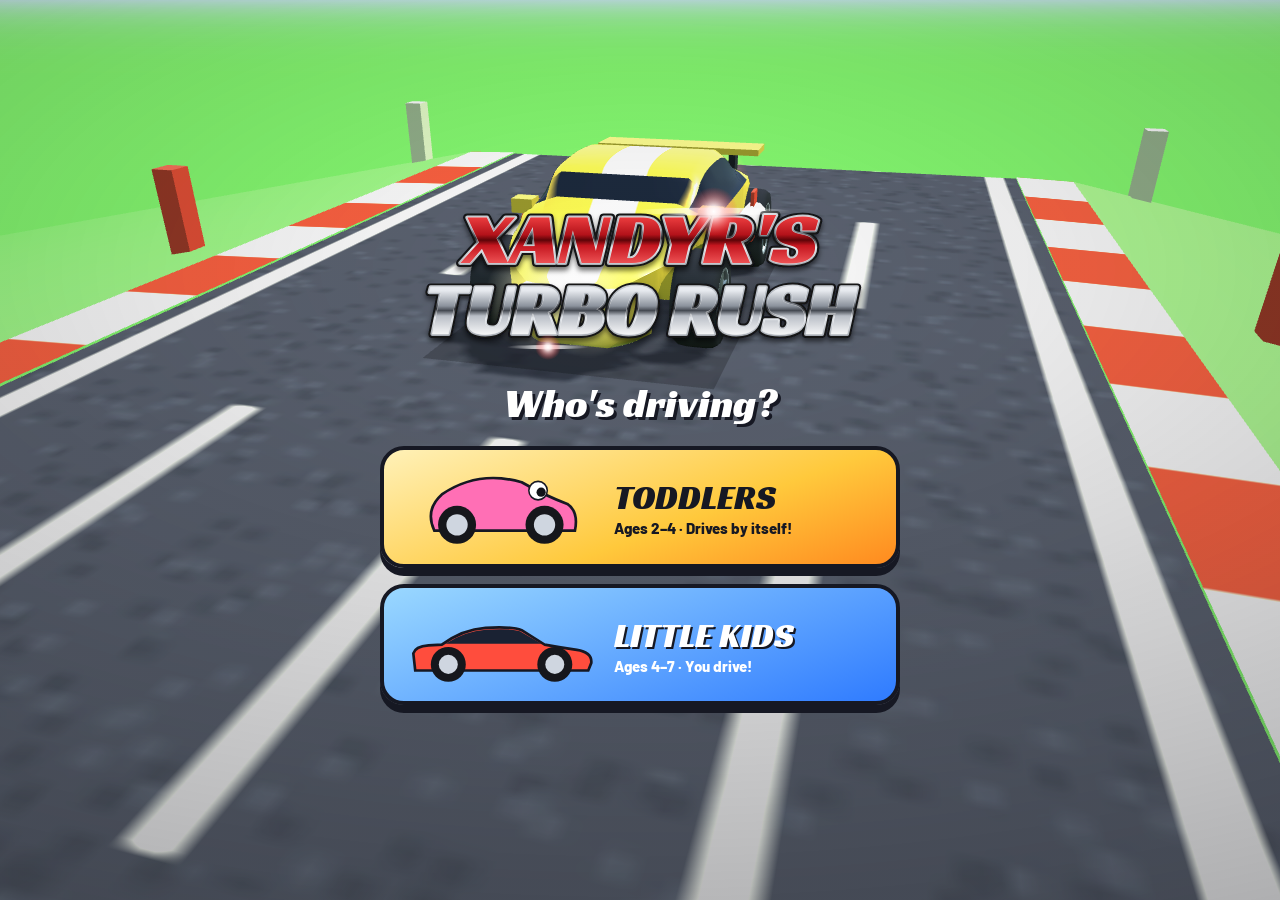
==== commit 39ac40b5: "Remove app trial and retain paid Turbo Pass" ====
--- a/app/src/main/assets/game/index.html
+++ b/app/src/main/assets/game/index.html
@@ -469,7 +469,7 @@
       </ul>
     </div>
     <div class="price" id="payPrice"></div>
-    <p class="fine" id="payFine">Billed through Google Play. Cancel any time in Google Play subscriptions.</p>
+    <p class="fine" id="payFine">Paid subscription billed through Google Play. Confirm the price and renewal period in Google Play before buying. Cancel any time in Google Play subscriptions.</p>
     <div class="gate" id="gate" hidden>
       <p>Grown-ups only</p>
       <div class="q" id="gateQ"></div>
@@ -2434,12 +2434,12 @@
 $('startBtn').addEventListener('click', startRace);
 
 // ---------- Turbo Pass ----------
-// Only the Android app provides window.XandyrApp (Google Play Billing + the 24-hour trial clock).
+// Only the Android app provides window.XandyrApp (Google Play Billing).
 // Without it (web version) everything stays unlocked.
 const bridge = window.XandyrApp || null;
 const FREE = { track: 'meadow', style: 'gt', paint: '#ffc93c' };
-const pass = { app: !!bridge, subscribed: false, trialEndsAt: 0, price: '', billingReady: false };
-const locked = () => pass.app && !pass.subscribed && Date.now() >= pass.trialEndsAt;
+const pass = { app: !!bridge, subscribed: false, price: '', billingReady: false };
+const locked = () => pass.app && !pass.subscribed;
 const freeTrack = k => !locked() || k === FREE.track;
 const freeStyle = k => !locked() || k === FREE.style || k === 'bubble';
 const freePaint = c => !locked() || c === FREE.paint;
@@ -2461,17 +2461,13 @@
 function applyPass() {
   const lock = locked();
   if (lock && (save.track !== FREE.track || save.pick['kids-road'] !== FREE.style || save.pick['toddler-road'] !== 'bubble' || save.carColor !== FREE.paint)) {
-    // Trial over: fall back to the free track and car (choices come back after subscribing).
+    // Without Turbo Pass, fall back to free choices (premium choices return after subscribing).
     save.track = FREE.track; save.carStyle = save.pick['kids-road'] = FREE.style; save.pick['toddler-road'] = 'bubble'; save.carColor = FREE.paint; persist();
     if (state === 'menu' && player) newRace();
   }
   if (lock !== wasLocked && state === 'menu' && player) renderHome();
   wasLocked = lock;
   updatePassBar();
-}
-function fmtLeft(ms) {
-  const m = Math.max(0, Math.ceil(ms / 60000)), h = Math.floor(m / 60);
-  return h ? `${h}h ${m % 60}m` : `${m}m`;
 }
 function updatePassBar() {
   const bar = isToddler() ? $('tPassBar') : $('passBar');
@@ -2479,8 +2475,7 @@
   bar.hidden = !pass.app;
   if (!pass.app) return;
   if (pass.subscribed) bar.innerHTML = '<span>Turbo Pass is on. Everything is unlocked!</span>';
-  else if (!locked()) bar.innerHTML = `<span>Free trial: <b>${fmtLeft(pass.trialEndsAt - Date.now())}</b> left</span><button type="button" data-pay>TURBO PASS</button>`;
-  else bar.innerHTML = '<span>Free trial is over</span><button type="button" data-pay>UNLOCK ALL</button>';
+  else bar.innerHTML = '<span>Meadow and starter vehicles are free. Turbo Pass unlocks more.</span><button type="button" data-pay>SEE TURBO PASS</button>';
   bar.querySelector('[data-pay]')?.addEventListener('click', openPaywall);
 }
 $('payLogo').innerHTML = chromeSvg([{ t: 'TURBO PASS', fill: 'red', fit: 1 }], { size: 100, width: 600, edge: 0.6, flares: [[0.7, 0.15, 26]] });
